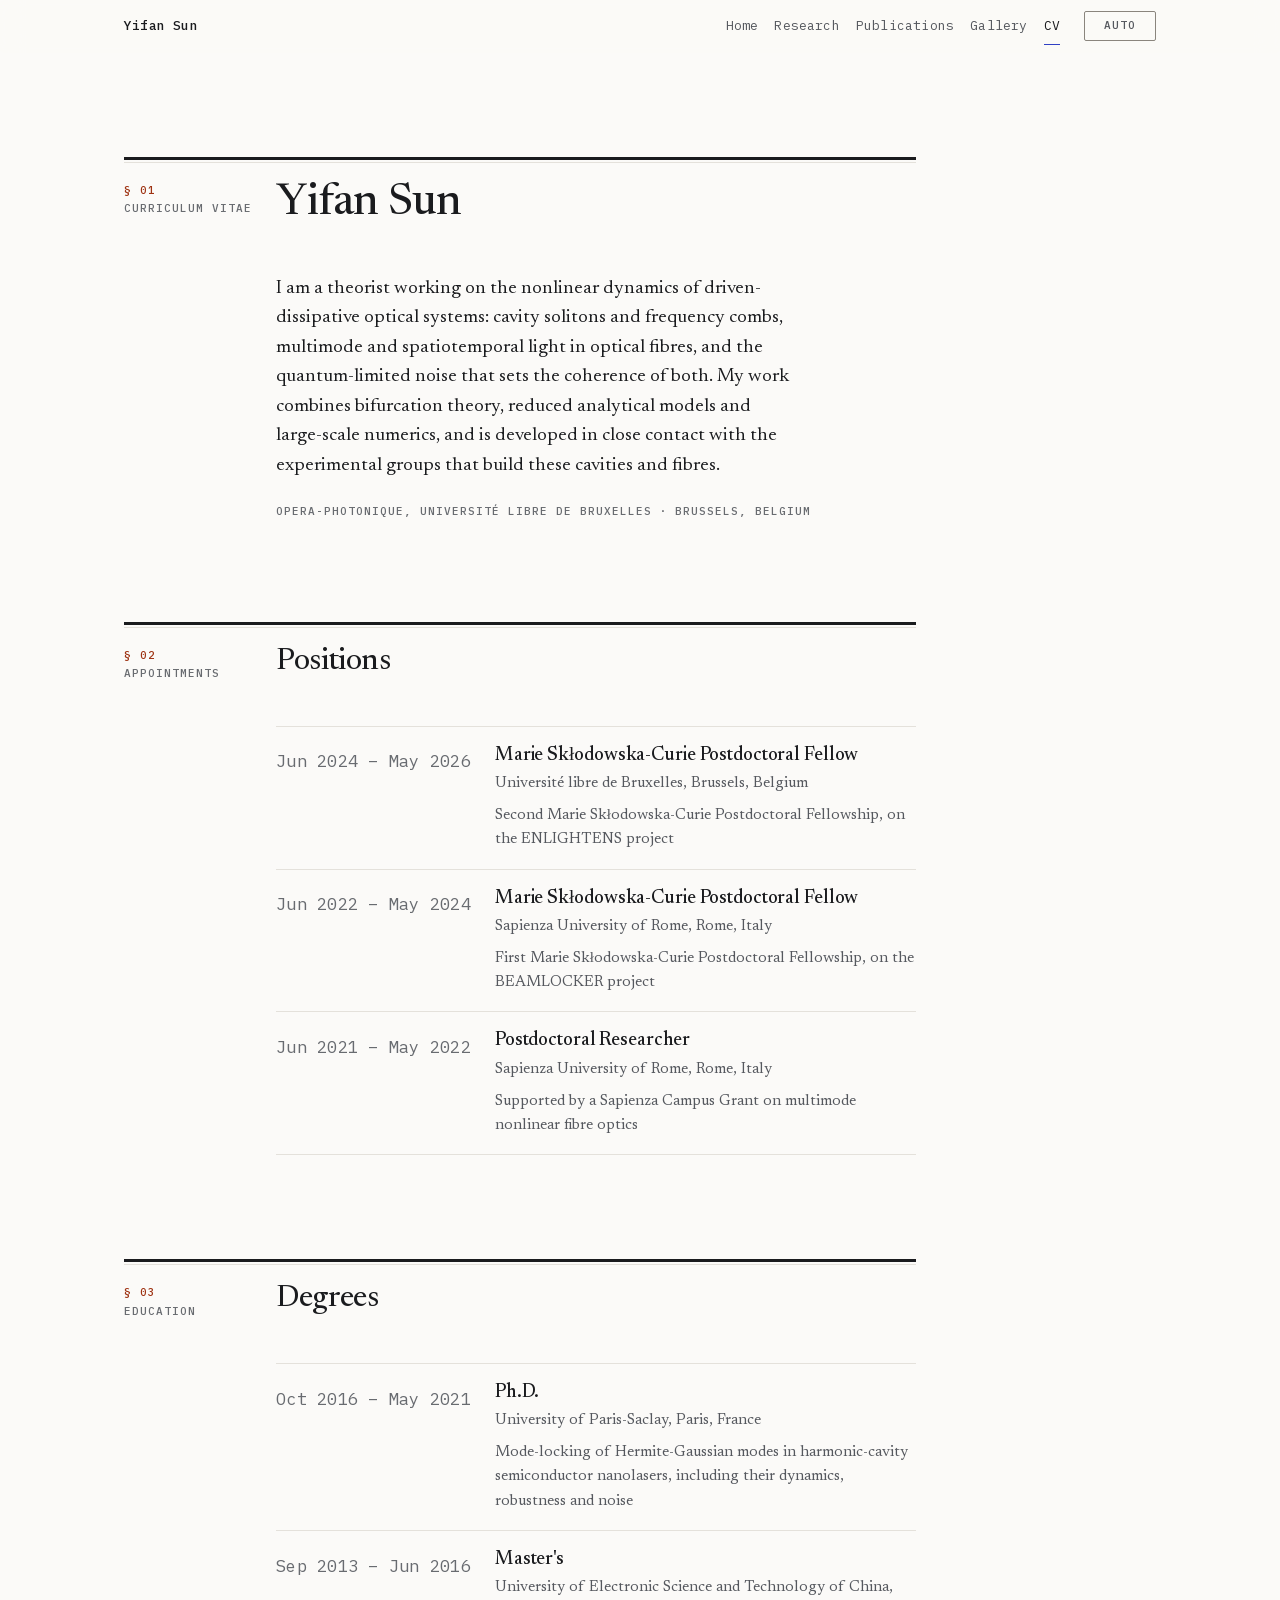
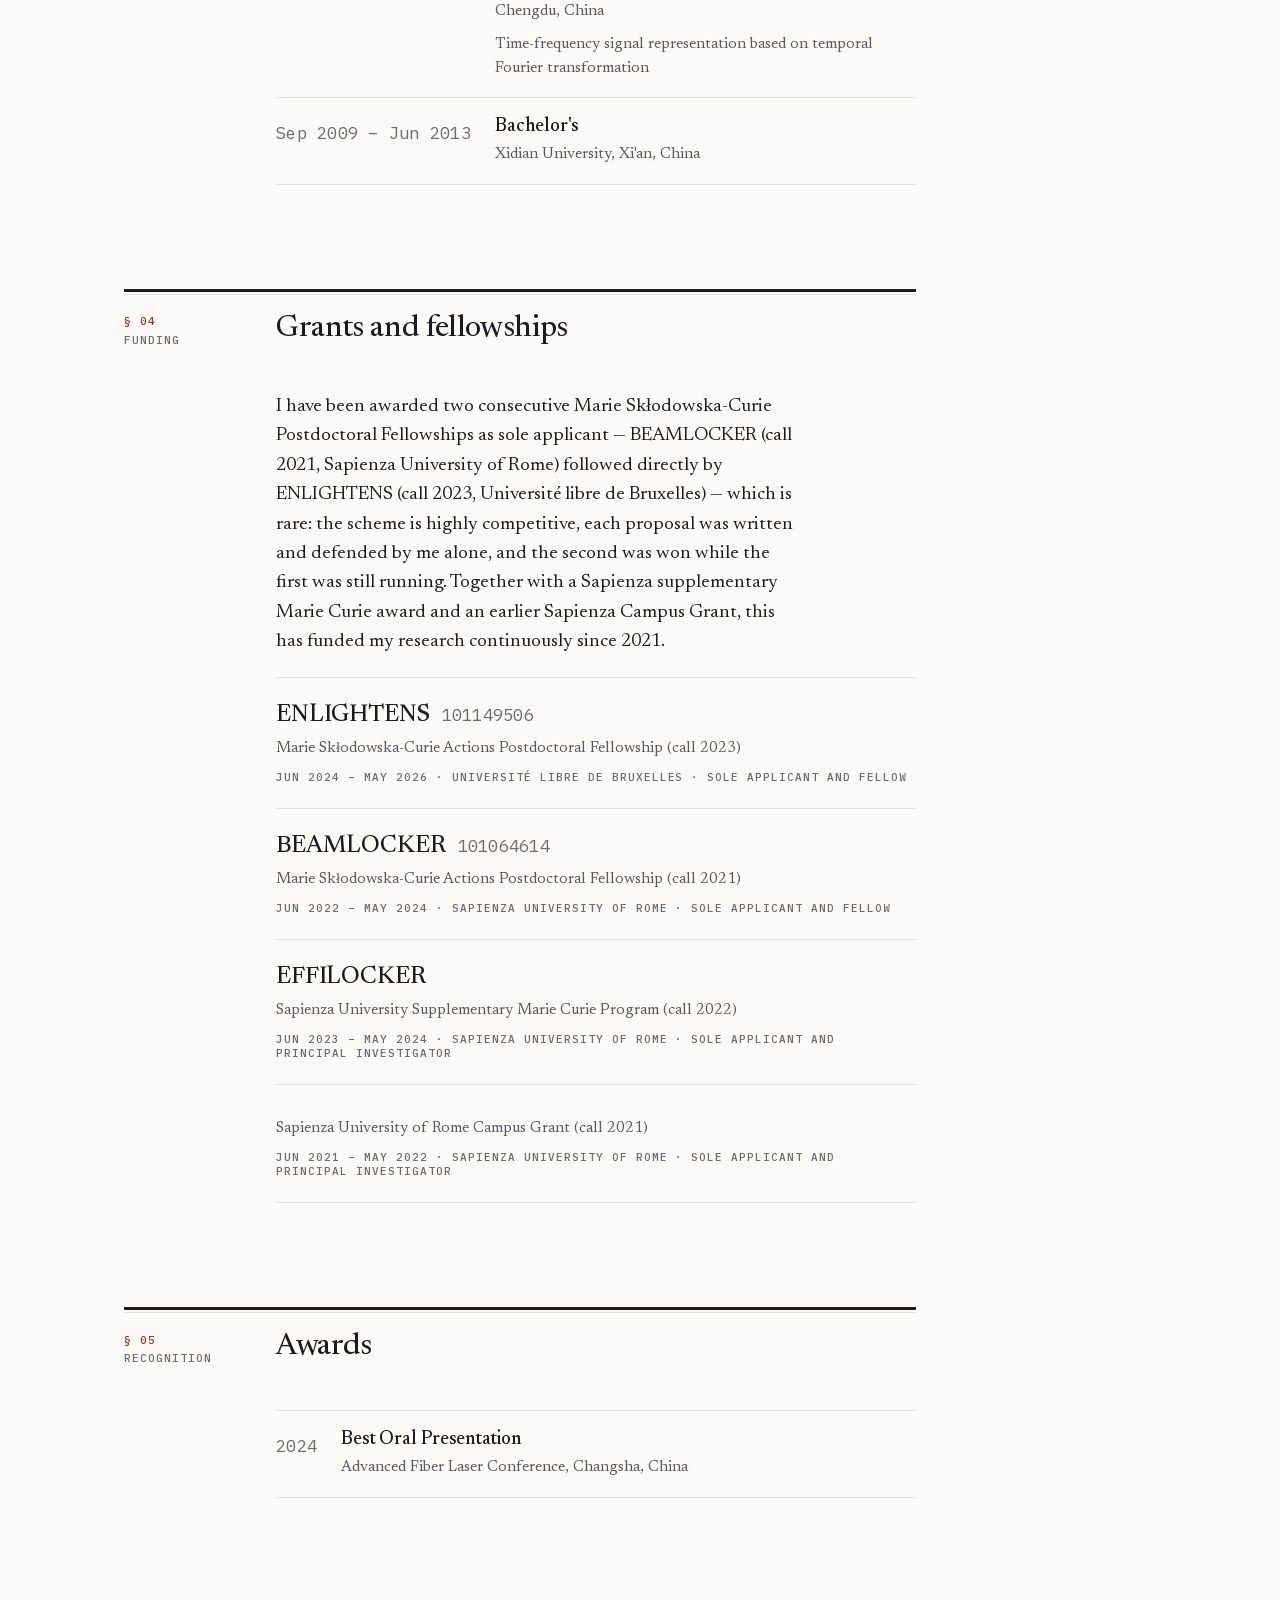
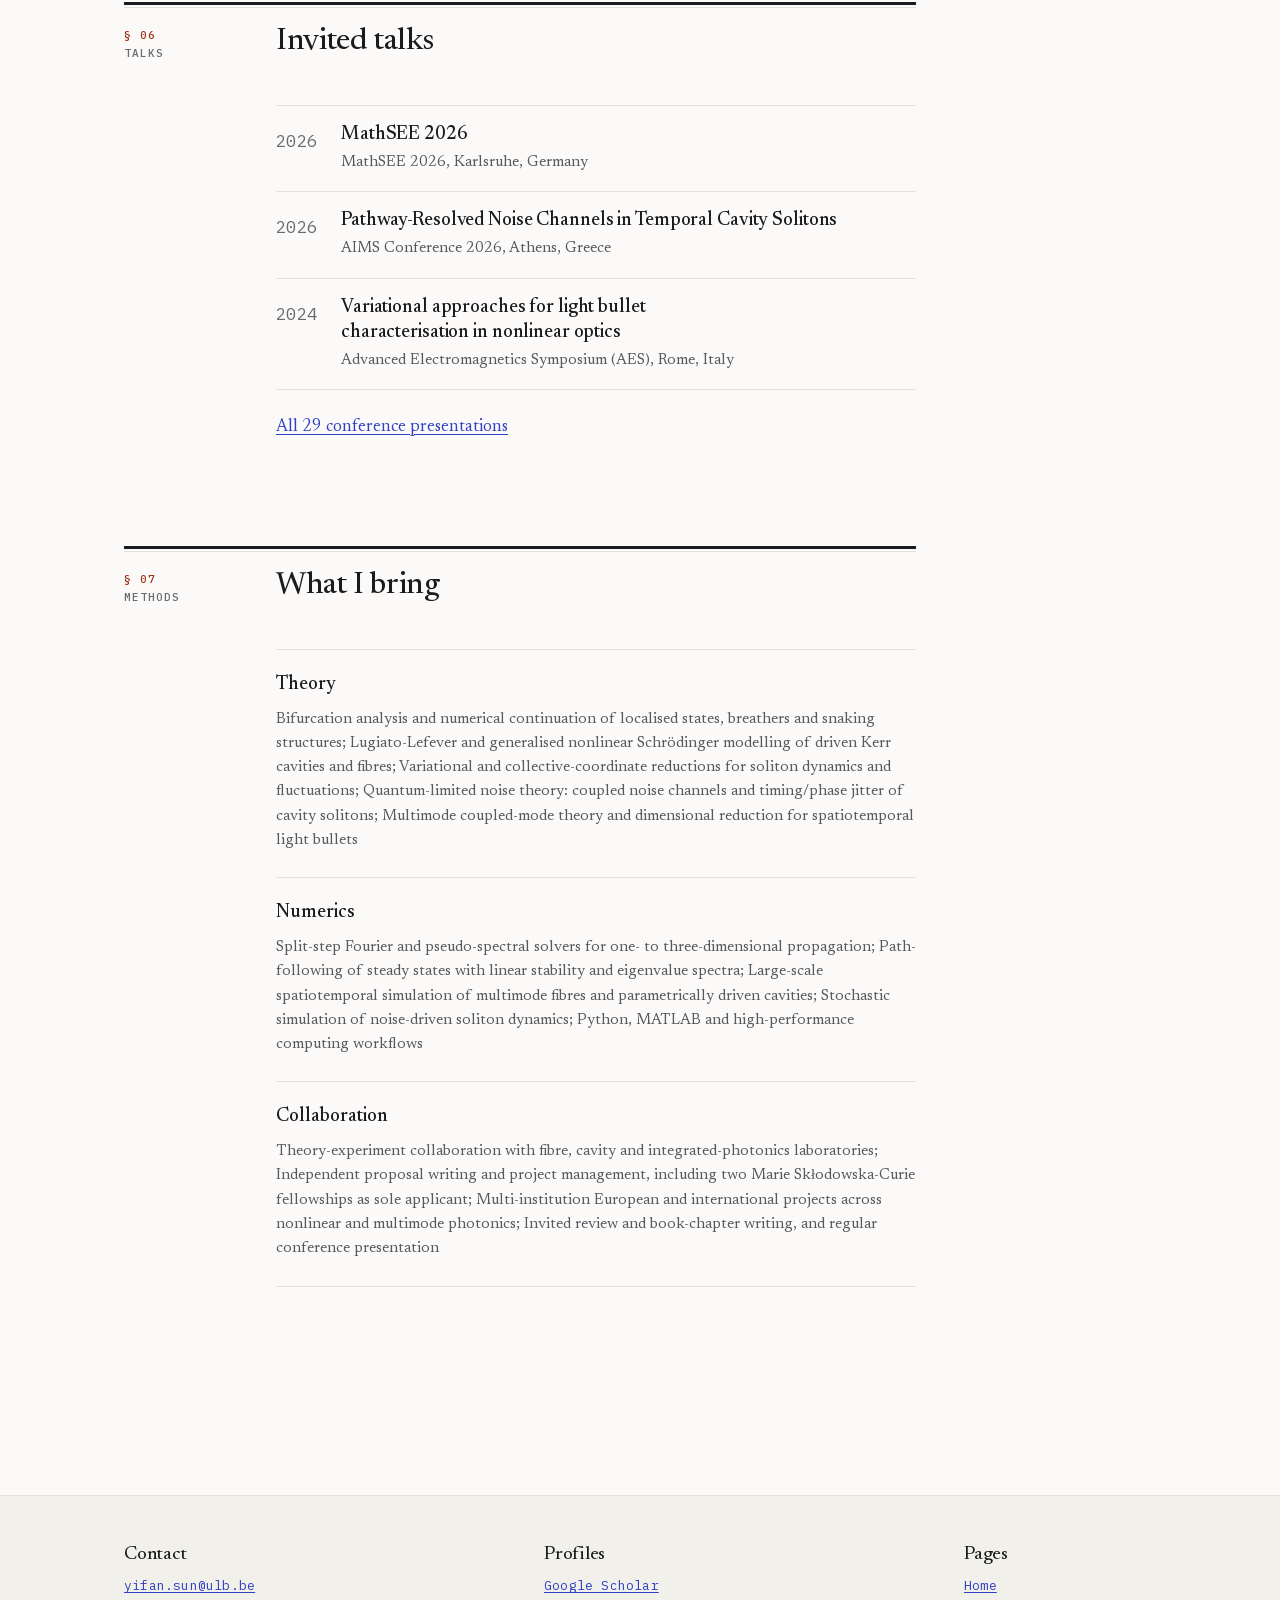
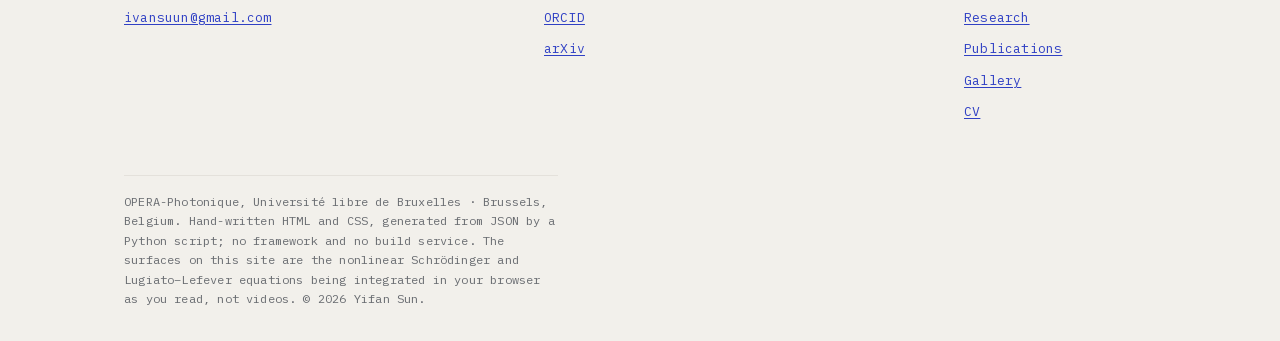
==== cv/index.html @ df072dff "Drop the stat strip from the hero Removed the 36 papers / 29 talks / 2 fellowships / 1 award row, al" ====
<!doctype html>
<html lang="en">
<head>
<meta charset="utf-8">
<meta name="viewport" content="width=device-width, initial-scale=1">
<title>CV — Yifan Sun | Photonics Postdoc, ULB Brussels</title>
<meta name="description" content="Curriculum vitae of Yifan Sun, Marie Skłodowska-Curie fellow in nonlinear photonics at ULB: education, fellowships, awards and cavity soliton research.">
<link rel="canonical" href="https://ivansuun.github.io/cv/">
<meta name="author" content="Yifan Sun">
<meta name="theme-color" content="#FBFAF8">

<!-- Stamp the theme before first paint, or every dark-mode visitor gets a white flash. -->
<script>
(function(){try{var t=localStorage.getItem('theme');if(t==='dark'||t==='light'){document.documentElement.setAttribute('data-theme',t);}
var d=t==='dark'||(t!=='light'&&window.matchMedia('(prefers-color-scheme: dark)').matches);
var m=document.querySelector('meta[name="theme-color"]');if(m)m.setAttribute('content',d?'#141311':'#FBFAF8');}catch(e){}})();
</script>

<link rel="preload" href="/assets/fonts/newsreader-var.woff2" as="font" type="font/woff2" crossorigin>
<link rel="preload" href="/assets/fonts/plex-mono-400.woff2" as="font" type="font/woff2" crossorigin>
<link rel="stylesheet" href="/assets/css/fonts.css?v=9aa8ed41">
<link rel="stylesheet" href="/assets/css/site.css?v=56aeb890">
<link rel="icon" href="/assets/img/favicon.svg" type="image/svg+xml">
<link rel="alternate" type="application/rss+xml" title="Yifan Sun — news" href="/feed.xml">

<meta property="og:type" content="website">
<meta property="og:site_name" content="Yifan Sun">
<meta property="og:locale" content="en_GB">
<meta property="og:url" content="https://ivansuun.github.io/cv/">
<meta property="og:title" content="CV — Yifan Sun | Photonics Postdoc, ULB Brussels">
<meta property="og:description" content="Curriculum vitae of Yifan Sun, Marie Skłodowska-Curie fellow in nonlinear photonics at ULB: education, fellowships, awards and cavity soliton research.">
<meta property="og:image" content="https://ivansuun.github.io/assets/img/banners/home.png">
<meta name="twitter:card" content="summary_large_image">
<meta name="twitter:title" content="CV — Yifan Sun | Photonics Postdoc, ULB Brussels">
<meta name="twitter:description" content="Curriculum vitae of Yifan Sun, Marie Skłodowska-Curie fellow in nonlinear photonics at ULB: education, fellowships, awards and cavity soliton research.">
<meta name="twitter:image" content="https://ivansuun.github.io/assets/img/banners/home.png">

<script type="application/ld+json">{"@context":"https://schema.org","@graph":[{"@type":"Person","@id":"https://ivansuun.github.io/#person","name":"Yifan Sun","givenName":"Yifan","familyName":"Sun","jobTitle":"Marie Skłodowska-Curie Postdoctoral Fellow","description":"I am a Marie Skłodowska-Curie postdoctoral fellow at OPERA-Photonique, Université libre de Bruxelles, where I study how cavity solitons are born, interact and fall apart inside driven Kerr resonators.","url":"https://ivansuun.github.io/","email":"mailto:yifan.sun@ulb.be","affiliation":{"@type":"Organization","name":"OPERA-Photonique, Université libre de Bruxelles"},"knowsAbout":["Nonlinear optics","Cavity solitons","Kerr frequency combs","Multimode optical fibers","Dissipative solitons","Lugiato-Lefever equation","Photonics"],"sameAs":["https://scholar.google.com/citations?user=Bt99tw4AAAAJ","https://orcid.org/0000-0003-0676-8259","https://arxiv.org/a/0000-0003-0676-8259"]},{"@type":"WebSite","@id":"https://ivansuun.github.io/#website","url":"https://ivansuun.github.io/","name":"Yifan Sun","publisher":{"@id":"https://ivansuun.github.io/#person"}}]}</script>
</head>
<body>
<a class="skip" href="#main">Skip to content</a>
<header class="site-header"><div class="spine"><div class="header-inner"><a class="brand" href="/">Yifan Sun</a><nav class="nav" aria-label="Main"><ul><li><a href="/">Home</a></li><li><a href="/research/">Research</a></li><li><a href="/publications/">Publications</a></li><li><a href="/gallery/">Gallery</a></li><li><a href="/cv/" aria-current="page">CV</a></li></ul></nav><button class="theme-toggle" type="button">auto</button></div></div></header>
<main id="main">
<div class="spine"><section class="section"><div class="section-head"><div class="section-label caps"><span class="section-num">§&nbsp;01</span><span>Curriculum vitae</span></div><h1 class="section-title">Yifan Sun</h1></div><p class="lede">I am a theorist working on the nonlinear dynamics of driven-dissipative optical systems: cavity solitons and frequency combs, multimode and spatiotemporal light in optical fibres, and the quantum-limited noise that sets the coherence of both. My work combines bifurcation theory, reduced analytical models and large-scale numerics, and is developed in close contact with the experimental groups that build these cavities and fibres.</p><p class="caps" style="margin-top:var(--s5)">OPERA-Photonique, Université libre de Bruxelles · Brussels, Belgium</p></section><section class="section"><div class="section-head"><div class="section-label caps"><span class="section-num">§&nbsp;02</span><span>Appointments</span></div><h2 class="section-title">Positions</h2></div><ul class="timeline"><li class="tl-item"><div class="tl-when m">Jun 2024 &ndash; May 2026</div><div><h3 class="tl-role">Marie Skłodowska-Curie Postdoctoral Fellow</h3><p class="tl-org">Université libre de Bruxelles, Brussels, Belgium</p><p class="tl-note">Second Marie Skłodowska-Curie Postdoctoral Fellowship, on the ENLIGHTENS project</p></div></li><li class="tl-item"><div class="tl-when m">Jun 2022 &ndash; May 2024</div><div><h3 class="tl-role">Marie Skłodowska-Curie Postdoctoral Fellow</h3><p class="tl-org">Sapienza University of Rome, Rome, Italy</p><p class="tl-note">First Marie Skłodowska-Curie Postdoctoral Fellowship, on the BEAMLOCKER project</p></div></li><li class="tl-item"><div class="tl-when m">Jun 2021 &ndash; May 2022</div><div><h3 class="tl-role">Postdoctoral Researcher</h3><p class="tl-org">Sapienza University of Rome, Rome, Italy</p><p class="tl-note">Supported by a Sapienza Campus Grant on multimode nonlinear fibre optics</p></div></li></ul></section><section class="section"><div class="section-head"><div class="section-label caps"><span class="section-num">§&nbsp;03</span><span>Education</span></div><h2 class="section-title">Degrees</h2></div><ul class="timeline"><li class="tl-item"><div class="tl-when m">Oct 2016 &ndash; May 2021</div><div><h3 class="tl-role">Ph.D.</h3><p class="tl-org">University of Paris-Saclay, Paris, France</p><p class="tl-note">Mode-locking of Hermite-Gaussian modes in harmonic-cavity semiconductor nanolasers, including their dynamics, robustness and noise</p></div></li><li class="tl-item"><div class="tl-when m">Sep 2013 &ndash; Jun 2016</div><div><h3 class="tl-role">Master&#x27;s</h3><p class="tl-org">University of Electronic Science and Technology of China, Chengdu, China</p><p class="tl-note">Time-frequency signal representation based on temporal Fourier transformation</p></div></li><li class="tl-item"><div class="tl-when m">Sep 2009 &ndash; Jun 2013</div><div><h3 class="tl-role">Bachelor&#x27;s</h3><p class="tl-org">Xidian University, Xi&#x27;an, China</p></div></li></ul></section><section class="section"><div class="section-head"><div class="section-label caps"><span class="section-num">§&nbsp;04</span><span>Funding</span></div><h2 class="section-title">Grants and fellowships</h2></div><p class="lede">I have been awarded two consecutive Marie Skłodowska-Curie Postdoctoral Fellowships as sole applicant — BEAMLOCKER (call 2021, Sapienza University of Rome) followed directly by ENLIGHTENS (call 2023, Université libre de Bruxelles) — which is rare: the scheme is highly competitive, each proposal was written and defended by me alone, and the second was won while the first was still running. Together with a Sapienza supplementary Marie Curie award and an earlier Sapienza Campus Grant, this has funded my research continuously since 2021.</p><article class="grant"><div class="grant-head"><h3 class="grant-acronym">ENLIGHTENS</h3><span class="grant-id m">101149506</span></div><p class="grant-scheme">Marie Skłodowska-Curie Actions Postdoctoral Fellowship (call 2023)</p><p class="grant-meta caps">Jun 2024 &ndash; May 2026 · Université libre de Bruxelles · Sole applicant and fellow</p></article><article class="grant"><div class="grant-head"><h3 class="grant-acronym">BEAMLOCKER</h3><span class="grant-id m">101064614</span></div><p class="grant-scheme">Marie Skłodowska-Curie Actions Postdoctoral Fellowship (call 2021)</p><p class="grant-meta caps">Jun 2022 &ndash; May 2024 · Sapienza University of Rome · Sole applicant and fellow</p></article><article class="grant"><div class="grant-head"><h3 class="grant-acronym">EFFILOCKER</h3><span class="grant-id m"></span></div><p class="grant-scheme">Sapienza University Supplementary Marie Curie Program (call 2022)</p><p class="grant-meta caps">Jun 2023 &ndash; May 2024 · Sapienza University of Rome · Sole applicant and principal investigator</p></article><article class="grant"><div class="grant-head"><h3 class="grant-acronym"></h3><span class="grant-id m"></span></div><p class="grant-scheme">Sapienza University of Rome Campus Grant (call 2021)</p><p class="grant-meta caps">Jun 2021 &ndash; May 2022 · Sapienza University of Rome · Sole applicant and principal investigator</p></article></section><section class="section"><div class="section-head"><div class="section-label caps"><span class="section-num">§&nbsp;05</span><span>Recognition</span></div><h2 class="section-title">Awards</h2></div><ul class="timeline"><li class="tl-item"><div class="tl-when m">2024</div><div><h3 class="tl-role">Best Oral Presentation</h3><p class="tl-org">Advanced Fiber Laser Conference, Changsha, China</p></div></li></ul></section><section class="section"><div class="section-head"><div class="section-label caps"><span class="section-num">§&nbsp;06</span><span>Talks</span></div><h2 class="section-title">Invited talks</h2></div><ul class="timeline"><li class="tl-item"><div class="tl-when m">2026</div><div><h3 class="tl-role">MathSEE 2026</h3><p class="tl-org">MathSEE 2026, Karlsruhe, Germany</p></div></li><li class="tl-item"><div class="tl-when m">2026</div><div><h3 class="tl-role">Pathway-Resolved Noise Channels in Temporal Cavity Solitons</h3><p class="tl-org">AIMS Conference 2026, Athens, Greece</p></div></li><li class="tl-item"><div class="tl-when m">2024</div><div><h3 class="tl-role">Variational approaches for light bullet characterisation in nonlinear optics</h3><p class="tl-org">Advanced Electromagnetics Symposium (AES), Rome, Italy</p></div></li></ul><p style="margin-top:var(--s5)"><a href="/publications/#type-conference">All 29 conference presentations</a></p></section><section class="section"><div class="section-head"><div class="section-label caps"><span class="section-num">§&nbsp;07</span><span>Methods</span></div><h2 class="section-title">What I bring</h2></div><div class="thrusts"><div class="thrust"><h3>Theory</h3><p class="tl-note">Bifurcation analysis and numerical continuation of localised states, breathers and snaking structures; Lugiato-Lefever and generalised nonlinear Schrödinger modelling of driven Kerr cavities and fibres; Variational and collective-coordinate reductions for soliton dynamics and fluctuations; Quantum-limited noise theory: coupled noise channels and timing/phase jitter of cavity solitons; Multimode coupled-mode theory and dimensional reduction for spatiotemporal light bullets</p></div><div class="thrust"><h3>Numerics</h3><p class="tl-note">Split-step Fourier and pseudo-spectral solvers for one- to three-dimensional propagation; Path-following of steady states with linear stability and eigenvalue spectra; Large-scale spatiotemporal simulation of multimode fibres and parametrically driven cavities; Stochastic simulation of noise-driven soliton dynamics; Python, MATLAB and high-performance computing workflows</p></div><div class="thrust"><h3>Collaboration</h3><p class="tl-note">Theory-experiment collaboration with fibre, cavity and integrated-photonics laboratories; Independent proposal writing and project management, including two Marie Skłodowska-Curie fellowships as sole applicant; Multi-institution European and international projects across nonlinear and multimode photonics; Invited review and book-chapter writing, and regular conference presentation</p></div></div></section></div>
</main>
<footer class="site-footer"><div class="spine"><div class="footer-inner"><div class="footer-block"><h2>Contact</h2><ul class="footer-list"><li><a href="mailto:yifan.sun@ulb.be">yifan.sun@ulb.be</a></li><li><a href="mailto:ivansuun@gmail.com">ivansuun@gmail.com</a></li></ul></div><div class="footer-block"><h2>Profiles</h2><ul class="footer-list"><li><a href="https://scholar.google.com/citations?user=Bt99tw4AAAAJ" rel="noopener me">Google Scholar</a></li><li><a href="https://orcid.org/0000-0003-0676-8259" rel="noopener me">ORCID</a></li><li><a href="https://arxiv.org/a/0000-0003-0676-8259" rel="noopener me">arXiv</a></li></ul></div><div class="footer-block"><h2>Pages</h2><ul class="footer-list"><li><a href="/">Home</a></li><li><a href="/research/">Research</a></li><li><a href="/publications/">Publications</a></li><li><a href="/gallery/">Gallery</a></li><li><a href="/cv/">CV</a></li></ul></div></div><p class="colophon">OPERA-Photonique, Université libre de Bruxelles · Brussels, Belgium. Hand-written HTML and CSS, generated from JSON by a Python script; no framework and no build service. The surfaces on this site are the nonlinear Schr&ouml;dinger and Lugiato&ndash;Lefever equations being integrated in your browser as you read, not videos. &copy; <span data-year>2026</span> Yifan Sun.</p></div></footer>
<script src="/assets/js/site.js?v=9d291d87" defer></script>

</body>
</html>
---- assets/css/fonts.css ----
/* ---------------------------------------------------------------------------
   Self-hosted webfonts. No third-party font host is contacted at runtime:
   every face below is served from this site's own /assets/fonts/ directory,
   so no visitor IP is exposed to an external CDN.

   Newsreader ...... variable, axes: opsz 6..72, wght 300..600 (roman + italic)
   IBM Plex Mono ... static, weights 400 and 500 (roman only)

   Subset: latin only. Both families are licensed under the
   SIL Open Font License 1.1.
   --------------------------------------------------------------------------- */

/* Newsreader — variable roman (opsz 6..72, wght 300..600), latin */
@font-face {
  font-family: 'Newsreader';
  font-style: normal;
  font-weight: 300 600;
  font-display: swap;
  src: url('/assets/fonts/newsreader-var.woff2') format('woff2');
  unicode-range: U+0000-00FF, U+0131, U+0152-0153, U+02BB-02BC, U+02C6, U+02DA, U+02DC, U+0304, U+0308, U+0329, U+2000-206F, U+20AC, U+2122, U+2191, U+2193, U+2212, U+2215, U+FEFF, U+FFFD;
}

/* Newsreader — variable italic (opsz 6..72, wght 300..600), latin */
@font-face {
  font-family: 'Newsreader';
  font-style: italic;
  font-weight: 300 600;
  font-display: swap;
  src: url('/assets/fonts/newsreader-var-italic.woff2') format('woff2');
  unicode-range: U+0000-00FF, U+0131, U+0152-0153, U+02BB-02BC, U+02C6, U+02DA, U+02DC, U+0304, U+0308, U+0329, U+2000-206F, U+20AC, U+2122, U+2191, U+2193, U+2212, U+2215, U+FEFF, U+FFFD;
}

/* IBM Plex Mono — Regular 400, latin */
@font-face {
  font-family: 'IBM Plex Mono';
  font-style: normal;
  font-weight: 400;
  font-display: swap;
  src: url('/assets/fonts/plex-mono-400.woff2') format('woff2');
  unicode-range: U+0000-00FF, U+0131, U+0152-0153, U+02BB-02BC, U+02C6, U+02DA, U+02DC, U+0304, U+0308, U+0329, U+2000-206F, U+20AC, U+2122, U+2191, U+2193, U+2212, U+2215, U+FEFF, U+FFFD;
}

/* IBM Plex Mono — Medium 500, latin */
@font-face {
  font-family: 'IBM Plex Mono';
  font-style: normal;
  font-weight: 500;
  font-display: swap;
  src: url('/assets/fonts/plex-mono-500.woff2') format('woff2');
  unicode-range: U+0000-00FF, U+0131, U+0152-0153, U+02BB-02BC, U+02C6, U+02DA, U+02DC, U+0304, U+0308, U+0329, U+2000-206F, U+20AC, U+2122, U+2191, U+2193, U+2212, U+2215, U+FEFF, U+FFFD;
}

/* Let the browser drive Newsreader's optical-size axis from the rendered
   font-size. This is the default in modern browsers; stated here explicitly
   so a global reset cannot silently turn it off. */
:root {
  font-optical-sizing: auto;
}
---- assets/css/site.css ----
/* ============================================================================
   CAVITY / ROUNDTRIP — design tokens.

   Light is the base layer on :root. The dark blocks redefine ONLY colour;
   every scale token below the STRUCTURE divider is declared once and is
   theme-agnostic.  Two dark selectors, so the toggle wins in both directions.

   MEASURED CONTRAST (WCAG 2.x, sRGB). Worst case over --bg, --bg-sunken,
   --surface, --surface-alt:
     ink        light 15.12  dark 12.93   AAA
     ink-muted  light  6.26  dark  5.95   AA
     ink-faint  light  4.70  dark  4.81   AA   (11-13px mono only)
     accent     light  6.94  dark  7.90   AA+
     mark       light  6.32  dark  6.81   AA+
     border-ui  light  3.22  dark  3.32   passes 1.4.11
   ============================================================================ */

:root {
  color-scheme: light;

  /* ---- grounds ---------------------------------------------------------- */
  --bg:            #FBFAF8;  /* warm near-white paper — the page ground      */
  --bg-sunken:     #F2F0EB;  /* hero band, footer, filter bar                */
  --surface:       #FFFFFF;  /* the ONE lift: figure frames                  */
  --surface-alt:   #F6F3EE;  /* hovered publication row                      */
  --bg-header:     rgb(251 250 248 / .88);
  --bg-header-solid: #F7F5F1;

  /* ---- ink -------------------------------------------------------------- */
  --ink:           #1A1B1E;
  --ink-muted:     #55585E;
  --ink-faint:     #686B70;  /* mono micro-labels ONLY. Never a sentence.    */

  /* ---- accent: ultramarine ink. ALL interaction. ------------------------ */
  --accent:        #3040C4;
  --accent-strong: #22308F;
  --accent-wash:   #EDEFFA;
  --accent-edge:   #C3CBEE;
  --on-accent:     #FFFFFF;
  --focus:         var(--accent);

  /* ---- mark: oxide red. ANNOTATION ONLY. --------------------------------
     Permitted on: reference numerals, sidenote numbers, section numerals,
     INVITED / AWARD badges.  Forbidden on links, emphasis, headings, rules,
     anything hoverable.  If it ever becomes a link colour the system is dead. */
  --mark:          #9E3212;
  --mark-soft:     #F5E5DD;

  /* ---- rules ------------------------------------------------------------ */
  --rule:          #E4E1DB;
  --rule-strong:   #CFCBC3;
  --rule-heavy:    #1A1B1E;  /* the 3px half — the masthead signature       */
  --border-ui:     #8A857D;

  /* ---- state ------------------------------------------------------------ */
  --selection-bg:  #DDE2F7;
  --selection-fg:  #1A1B1E;

  /* ---- hero figure (canvas reads these live) ---------------------------- */
  --fig-line:      #B5AFA3;
  --fig-peak:      #3040C4;
  --fig-ground:    #F2F0EB;  /* MUST equal the hero band's background        */

  --shadow-1:      0 1px 2px rgb(26 23 20 / .05), 0 8px 24px rgb(26 23 20 / .05);

  --wght-body:     400;
  --wght-display:  450;
  --wght-strong:   600;
  --smoothing:     auto;

/* ======================= STRUCTURE — theme-agnostic ======================= */

  --font-display: "Newsreader", "Iowan Old Style", Charter, "Source Serif 4",
                  Georgia, "Times New Roman", serif;
  --font-body:    var(--font-display);
  --font-mono:    "IBM Plex Mono", ui-monospace, SFMono-Regular, "SF Mono",
                  Menlo, Consolas, monospace;

  --fs-3xs: 0.6875rem;
  --fs-2xs: 0.75rem;
  --fs-xs:  0.8125rem;
  --fs-sm:  0.9375rem;
  --fs-base: clamp(1rem, 0.955rem + 0.19vw, 1.0625rem);
  --fs-md:  1.1875rem;
  --fs-lg:  clamp(1.3125rem, 1.15rem + 0.70vw, 1.5rem);
  --fs-xl:  clamp(1.5rem,  1.25rem + 1.10vw, 1.9375rem);
  --fs-2xl: clamp(1.875rem, 1.40rem + 2.10vw, 2.75rem);
  --fs-3xl: clamp(2.5rem,  1.60rem + 4.00vw, 4.25rem);

  --lh-hero: 1.02;  --lh-display: 1.14;  --lh-snug: 1.32;
  --lh-body: 1.62;  --lh-ui: 1.45;

  --tr-hero: -0.024em;  --tr-2xl: -0.016em;  --tr-xl: -0.012em;
  --tr-lg:   -0.006em;  --tr-mono: 0.015em;  --tr-caps: 0.09em;

  --s1:.25rem; --s2:.5rem;  --s3:.75rem; --s4:1rem;  --s5:1.5rem;
  --s6:2rem;   --s7:3rem;   --s8:4rem;   --s9:6rem;  --s10:8rem;
  --section-y: clamp(3.5rem, 2rem + 6vw, 6.5rem);
  --block-y:   clamp(2rem, 3.5vw, 3.5rem);

  --measure:        64ch;
  --measure-narrow: 52ch;
  --rail:  9.5rem;
  --note:  15rem;
  --gutter: clamp(1.25rem, 5vw, 3rem);
  --shell: 76rem;

  --r-1: 2px;   /* badges, buttons, inputs — nothing is pill-shaped */
  --r-2: 4px;   /* figure frames only */

  --dur-1: 120ms; --dur-2: 200ms;
  --ease: cubic-bezier(.2,.6,.3,1);
  --header-h: 3.25rem;

  --z-content: 1; --z-header: 40; --z-skip: 90;
}

/* ============================================================================
   DARK — warm charcoal, not black.  The light theme is warm paper; an
   inversion that goes cool loses the only thing dark mode can inherit.
   ============================================================================ */
@media (prefers-color-scheme: dark) { :root:not([data-theme="light"]) {
  color-scheme: dark;
  --bg:#141311; --bg-sunken:#0E0D0C; --surface:#1C1A17; --surface-alt:#232019;
  --bg-header:rgb(20 19 17 / .86); --bg-header-solid:#171613;
  --ink:#E9E5DC; --ink-muted:#A29C90; --ink-faint:#918B82;
  --accent:#9BB2FF; --accent-strong:#BCCBFF; --accent-wash:#1A1E33;
  --accent-edge:#333B57; --on-accent:#141311; --focus:var(--accent);
  --mark:#E59470; --mark-soft:#2E1D14;
  --rule:#26231F; --rule-strong:#38332C; --rule-heavy:#E9E5DC;
  --border-ui:#767068;
  --selection-bg:#262B45; --selection-fg:#E9E5DC;
  --fig-line:#4A443B; --fig-peak:#9BB2FF; --fig-ground:#0E0D0C;
  --shadow-1:0 0 0 1px var(--rule-strong);
  /* Shed weight, do not merely invert: Newsreader at 400 blooms on near-black. */
  --wght-body:380; --wght-display:420; --wght-strong:580; --smoothing:antialiased;
} }

:root[data-theme="dark"] {
  color-scheme: dark;
  --bg:#141311; --bg-sunken:#0E0D0C; --surface:#1C1A17; --surface-alt:#232019;
  --bg-header:rgb(20 19 17 / .86); --bg-header-solid:#171613;
  --ink:#E9E5DC; --ink-muted:#A29C90; --ink-faint:#918B82;
  --accent:#9BB2FF; --accent-strong:#BCCBFF; --accent-wash:#1A1E33;
  --accent-edge:#333B57; --on-accent:#141311; --focus:var(--accent);
  --mark:#E59470; --mark-soft:#2E1D14;
  --rule:#26231F; --rule-strong:#38332C; --rule-heavy:#E9E5DC;
  --border-ui:#767068;
  --selection-bg:#262B45; --selection-fg:#E9E5DC;
  --fig-line:#4A443B; --fig-peak:#9BB2FF; --fig-ground:#0E0D0C;
  --shadow-1:0 0 0 1px var(--rule-strong);
  --wght-body:380; --wght-display:420; --wght-strong:580; --smoothing:antialiased;
}

@media (prefers-contrast: more) {
  :root { --rule: var(--rule-strong); --ink-faint: var(--ink-muted); }
}

/* ============================================================================
   BASE
   ============================================================================ */

*, *::before, *::after { box-sizing: border-box; }

html {
  font-optical-sizing: auto;
  overflow-x: clip;
  scroll-padding-top: calc(var(--header-h) + var(--s4));
  -webkit-text-size-adjust: 100%;
}
@media (prefers-reduced-motion: no-preference) {
  html { scroll-behavior: smooth; }
}

body {
  margin: 0;
  background: var(--bg);
  color: var(--ink);
  font: var(--wght-body) var(--fs-base)/var(--lh-body) var(--font-body);
  -webkit-font-smoothing: var(--smoothing);
  font-kerning: normal;
  font-variant-ligatures: common-ligatures;
}
/* Only animate colour once the first paint is done. */
.theme-ready body,
.theme-ready .site-header { transition: background-color var(--dur-2) var(--ease), color var(--dur-2) var(--ease); }

::selection { background: var(--selection-bg); color: var(--selection-fg); }

:focus-visible {
  outline: 2px solid var(--focus);
  outline-offset: 3px;
  border-radius: var(--r-1);
}
:focus:not(:focus-visible) { outline: none; }

img, svg, canvas, video { max-width: 100%; display: block; }
img, video { height: auto; }

h1, h2, h3, h4 {
  margin-block: 1.7em .55em;
  font-weight: var(--wght-display);
  line-height: var(--lh-display);
  text-wrap: balance;
}
h1:first-child, h2:first-child, h3:first-child { margin-block-start: 0; }
h1 { font-size: var(--fs-2xl); letter-spacing: var(--tr-2xl); }
h2 { font-size: var(--fs-xl);  letter-spacing: var(--tr-xl); }
h3 { font-size: var(--fs-lg);  letter-spacing: var(--tr-lg); font-weight: 500; }
h4 { font-size: var(--fs-md);  font-weight: 500; line-height: var(--lh-snug); }

p, li, figcaption { text-wrap: pretty; }
p { margin-block: 0 1.05em; }
p:last-child { margin-block-end: 0; }

a {
  color: var(--accent);
  text-decoration-line: underline;
  text-decoration-thickness: .055em;
  text-underline-offset: .18em;
  text-decoration-skip-ink: auto;
  transition: text-decoration-thickness var(--dur-1) var(--ease);
}
/* Link colour NEVER changes on hover. Thickness does. */
a:hover { text-decoration-thickness: .12em; }
a:visited { color: var(--accent-strong); }

em, i, cite { font-style: italic; }
strong, b { font-weight: var(--wght-strong); }

abbr[title] { text-decoration: none; border-block-end: 1px dotted var(--border-ui); cursor: help; }

/* the data layer */
.mono, .m {
  font-family: var(--font-mono);
  font-variant-numeric: tabular-nums lining-nums;
  letter-spacing: var(--tr-mono);
}
.caps {
  font-family: var(--font-mono);
  font-size: var(--fs-3xs);
  font-weight: 500;
  letter-spacing: var(--tr-caps);
  text-transform: uppercase;
  line-height: 1.3;
  color: var(--ink-faint);
  font-variant-numeric: tabular-nums lining-nums;
}
@media (width < 23.5rem) { :root { --fs-3xs: .75rem; } }

sup.ref {
  font: 500 .68em var(--font-mono);
  vertical-align: .42em;
  line-height: 0;
  color: var(--mark);
}

.skip {
  position: absolute; inset-inline-start: var(--s4); inset-block-start: -100%;
  z-index: var(--z-skip);
  padding: var(--s2) var(--s4);
  background: var(--accent); color: var(--on-accent);
  font: 500 var(--fs-xs)/1 var(--font-mono);
  text-decoration: none; border-radius: var(--r-1);
}
.skip:focus { inset-block-start: var(--s2); }

.vh {
  position: absolute; width: 1px; height: 1px; overflow: hidden;
  clip-path: inset(50%); white-space: nowrap;
}

/* ============================================================================
   THE SPINE — one named grid. Full-bleed uses the named track, never 100vw:
   `margin-left:-50vw` overflows by the scrollbar width and is the commonest
   source of horizontal scroll on hand-written sites.
   ============================================================================ */

.spine {
  display: grid;
  grid-template-columns:
    [bleed-start] minmax(var(--gutter), 1fr)
    [rail-start]  minmax(0, var(--rail))
    [main-start]  min(100% - 2 * var(--gutter), var(--measure))
    [main-end]    minmax(0, var(--note))
    [note-end]    minmax(var(--gutter), 1fr)
    [bleed-end];
}
.spine > * { grid-column: main; min-width: 0; }
.bleed  { grid-column: bleed; }
.wide   { grid-column: rail-start / note-end; }
.rail   { grid-column: rail; }

/* Below the note breakpoint the rail and note tracks collapse to zero, so
   `main` widens on its own — no separate mobile grid. */
@media (width < 62rem) {
  :root { --rail: 0rem; --note: 0rem; }
}

/* ---- the double rule: the site's fingerprint ---------------------------- */
.drule {
  position: relative;
  border-block-start: 3px solid var(--rule-heavy);
  padding-block-start: 3px;
}
.drule::before {
  content: "";
  position: absolute; inset-block-start: 0; inset-inline: 0;
  border-block-start: 1px solid var(--rule);
  translate: 0 2px;
}

/* ---- section heads ----------------------------------------------------- */
.section { padding-block: var(--section-y) 0; }
.section:last-of-type { padding-block-end: var(--section-y); }

/* Reaches left into the rail with a negative margin: no subgrid, no nested
   grid, and it collapses on its own once --rail is 0 below 62rem. */
.section-head {
  display: grid;
  grid-template-columns: var(--rail) minmax(0, 1fr);
  align-items: start;
  margin-inline-start: calc(-1 * var(--rail));
  margin-block-end: var(--block-y);
  position: relative;
  border-block-start: 3px solid var(--rule-heavy);
  padding-block-start: calc(3px + var(--s4));
}
.section-head::before {
  content: "";
  position: absolute; inset-block-start: 0; inset-inline: 0;
  border-block-start: 1px solid var(--rule);
  translate: 0 2px;
}
.section-head > .section-title { margin: 0; }
.section-label { display: flex; flex-direction: column; gap: var(--s1); padding-block-start: .35em; }
.section-num { color: var(--mark); font-weight: 500; }
@media (width < 62rem) {
  .section-head { grid-template-columns: minmax(0, 1fr); }
  .section-head > .section-label { margin-block-end: var(--s3); }
  .section-label { flex-direction: row; gap: var(--s3); align-items: baseline; padding-block-start: 0; }
}

.lede {
  font-size: var(--fs-md);
  line-height: 1.55;
  color: var(--ink);
  max-inline-size: var(--measure-narrow);
}
.prose { hanging-punctuation: first last; }
/* Hyphenation earns its keep only on a narrow measure: "spatiotemporal" and
   "Gross-Pitaevskii" wreck a 335px column, but chop up a 600px one. */
@media (width < 48rem) { .prose, .pub-blurb, .tl-note { hyphens: auto; } }
.prose > * + h3 { margin-block-start: 2em; }

/* The soliton rule: one round trip of |E|², authored offline from the same
   solver as the hero figure. From two metres a hairline; up close, his data. */
.soliton {
  grid-column: main;
  border: 0; block-size: 14px; margin-block: var(--s7);
  color: var(--rule-strong);
}
.soliton svg { inline-size: 100%; block-size: 14px; overflow: visible; }
.hero-text .soliton { margin-block: var(--s5); }

/* ============================================================================
   HEADER / NAV — five pages, one inline mono row, no hamburger.
   ============================================================================ */

.site-header {
  position: sticky; inset-block-start: 0; z-index: var(--z-header);
  background: var(--bg-header-solid);
  border-block-end: 1px solid transparent;
}
@supports ((backdrop-filter: blur(1px)) or (-webkit-backdrop-filter: blur(1px))) {
  .site-header {
    background: var(--bg-header);
    -webkit-backdrop-filter: saturate(180%) blur(12px);
    backdrop-filter: saturate(180%) blur(12px);
  }
}
.site-header.is-scrolled { border-block-end-color: var(--rule); }

.site-header > .spine { align-items: center; }
.header-inner {
  grid-column: rail-start / note-end;
  display: flex; align-items: center; gap: var(--s5);
  min-height: var(--header-h);
}
.brand {
  font-family: var(--font-mono);
  font-size: var(--fs-xs);
  font-weight: 500;
  letter-spacing: var(--tr-mono);
  color: var(--ink);
  text-decoration: none;
  white-space: nowrap;
}
.brand:visited { color: var(--ink); }
.nav { margin-inline-start: auto; }
.nav ul {
  display: flex; flex-wrap: wrap; align-items: center;
  gap: var(--s1) var(--s4);
  margin: 0; padding: 0; list-style: none;
}
.nav a {
  display: inline-block;
  padding: var(--s2) 0;
  font-family: var(--font-mono);
  font-size: var(--fs-xs);
  letter-spacing: var(--tr-mono);
  color: var(--ink-muted);
  text-decoration: none;
  border-block-end: 1px solid transparent;
}
.nav a:visited { color: var(--ink-muted); }
.nav a:hover { color: var(--ink); border-block-end-color: var(--rule-strong); }
.nav a[aria-current="page"] { color: var(--ink); border-block-end-color: var(--accent); }

/* tri-state theme control — a real button with a visible mono word */
.theme-toggle {
  flex: none;
  min-width: 4.5rem; min-height: 1.9rem;
  padding: var(--s1) var(--s2);
  background: transparent;
  border: 1px solid var(--border-ui);
  border-radius: var(--r-1);
  color: var(--ink-muted);
  font: 500 var(--fs-3xs)/1.2 var(--font-mono);
  letter-spacing: var(--tr-caps);
  text-transform: uppercase;
  cursor: pointer;
}
.theme-toggle:hover { color: var(--ink); border-color: var(--ink-muted); }

@media (width < 34rem) {
  .header-inner { flex-wrap: wrap; gap: var(--s2) var(--s4); padding-block: var(--s2); }
  .nav { margin-inline-start: 0; order: 3; flex-basis: 100%; }
  .theme-toggle { margin-inline-start: auto; }
}

/* ============================================================================
   FOOTER
   ============================================================================ */

.site-footer {
  margin-block-start: var(--section-y);
  background: var(--bg-sunken);
  border-block-start: 1px solid var(--rule);
  padding-block: var(--s7) var(--s6);
}
.footer-inner {
  grid-column: rail-start / note-end;
  display: flex; flex-wrap: wrap; gap: var(--s5) var(--s8);
  justify-content: space-between; align-items: start;
}
.footer-inner h2 { font-size: var(--fs-md); margin: 0 0 var(--s2); }
.footer-block { min-width: 12rem; }
.footer-list { margin: 0; padding: 0; list-style: none; display: grid; gap: var(--s1); }
.footer-list a, .footer-list span {
  font-family: var(--font-mono); font-size: var(--fs-xs);
  letter-spacing: var(--tr-mono);
}
.colophon {
  grid-column: rail-start / note-end;
  margin-block-start: var(--s7);
  padding-block-start: var(--s4);
  border-block-start: 1px solid var(--rule);
  color: var(--ink-faint);
  font-family: var(--font-mono); font-size: var(--fs-2xs);
  letter-spacing: var(--tr-mono);
  max-inline-size: 62ch;
}

/* ============================================================================
   HERO — a journal front page: the masthead, then the plate.
   The figure is a full-bleed band beneath the text, never behind it, so
   contrast over it is never a judgement call.
   ============================================================================ */

.hero {
  grid-column: bleed;
  display: grid;
  grid-template-columns: subgrid;
  background: var(--bg-sunken);
  border-block-start: 3px solid var(--rule-heavy);
  padding-block-start: var(--s7);
  row-gap: var(--s7);
}
@supports not (grid-template-columns: subgrid) {
  .hero { display: block; padding-inline: var(--gutter); }
}
@media (width >= 62rem) { .hero { padding-block-start: var(--s8); } }

.hero-text   { grid-column: rail-start / note-end; grid-row: 1; }
.hero-figure { grid-column: bleed; grid-row: 2; }
@media (width < 62rem) { .hero-text { grid-column: main; } }

.hero-eyebrow {
  padding-block-end: var(--s3);
  border-block-end: 1px solid var(--rule);
  margin-block-end: var(--s5);
}
.hero-name {
  margin: 0;
  font-size: var(--fs-3xl);
  font-weight: var(--wght-display);
  line-height: var(--lh-hero);
  letter-spacing: var(--tr-hero);
}
.hero-thesis {
  margin-block: var(--s4) 0;
  font-size: var(--fs-md);
  font-style: italic;
  color: var(--ink-muted);
  max-inline-size: var(--measure-narrow);
}
.hero-meta {
  margin-block-start: var(--s5);
  padding-block-start: calc(3px + var(--s4));
  color: var(--ink-faint);
}
.hero-meta .sep { opacity: .5; margin-inline: .55em; }

.linkrow {
  display: flex; flex-wrap: wrap; gap: var(--s2) var(--s5);
  margin-block-start: var(--s5); padding: 0; list-style: none;
}
.linkrow a {
  display: inline-flex; align-items: center;
  min-height: 2.75rem;
  font-family: var(--font-mono); font-size: var(--fs-xs);
  letter-spacing: var(--tr-mono);
}
.linkrow a[target="_blank"]::after { content: " \2197"; font-size: .9em; opacity: .65; }

/* THE PLATE — the hero figure is mounted on black, the way it was drawn.
   object-fit: contain keeps the whole figure; the ground is the same black as
   the figure's own, so the band and the plot read as one surface. */
.figure-frame {
  position: relative;
  background: #000;
  block-size: clamp(13rem, 34vw, 30rem);
  border-block: 1px solid var(--rule-strong);
}
.figure-frame img {
  inline-size: 100%;
  block-size: 100%;
  object-fit: contain;
  object-position: center;
}

/* ============================================================================
   PUBLICATIONS — a ruled bibliography, not a wall of cards.
   ============================================================================ */

.filterbar {
  position: sticky; inset-block-start: var(--header-h); z-index: 20;
  margin-block-end: var(--s5);
  padding-block: var(--s3);
  background: var(--bg);
  border-block-end: 1px solid var(--rule);
}
.filter-group { display: flex; flex-wrap: wrap; gap: var(--s2); align-items: center; }
.filter-group + .filter-group { margin-block-start: var(--s2); }
.filter-legend { flex: none; margin-inline-end: var(--s2); }
.pill {
  padding: .3rem .6rem;
  background: transparent;
  border: 1px solid var(--border-ui);
  border-radius: var(--r-1);
  color: var(--ink-muted);
  font: 500 var(--fs-3xs)/1.3 var(--font-mono);
  letter-spacing: var(--tr-caps);
  text-transform: uppercase;
  cursor: pointer;
}
.pill:hover { color: var(--ink); border-color: var(--ink-muted); }
.pill[aria-checked="true"] {
  background: var(--accent-wash);
  border-color: var(--accent);
  color: var(--accent);
}
.filter-count { margin-block-start: var(--s3); color: var(--ink-faint); }

.pub-list { margin: 0; padding: 0; list-style: none; }

.pub {
  display: grid;
  grid-template-columns: 2.75rem minmax(0, 1fr);
  gap: 0 var(--s3);
  padding-block: var(--s4);
  border-block-start: 1px solid var(--rule);
  scroll-margin-block-start: calc(var(--header-h) + var(--s5));
}
.pub:last-child { border-block-end: 1px solid var(--rule); }
.pub:hover { background: var(--surface-alt); }
.pub:target { background: var(--accent-wash); box-shadow: -3px 0 0 var(--accent); }
@media (width < 34rem) {
  .pub { grid-template-columns: minmax(0, 1fr); }
  .pub-n { display: inline; margin-inline-end: .5em; }
}
.pub-n {
  font-family: var(--font-mono); font-size: var(--fs-2xs);
  font-variant-numeric: tabular-nums lining-nums;
  color: var(--mark);
  padding-block-start: .45em;
}
.pub-title {
  margin: 0;
  font-size: var(--fs-md); font-weight: 500; line-height: var(--lh-snug);
}
.pub-title a { color: var(--ink); text-decoration-color: var(--rule-strong); }
.pub-title a:visited { color: var(--ink); }
.pub-title a:hover { text-decoration-color: var(--accent); }
.pub-authors {
  margin: var(--s2) 0 0;
  font-size: var(--fs-sm); color: var(--ink-muted);
}
.pub-authors .me { font-weight: var(--wght-strong); color: var(--ink); }
.pub-authors .corr { font-family: var(--font-mono); color: var(--mark); vertical-align: .35em; font-size: .7em; line-height: 0; }
.pub-venue { margin: var(--s1) 0 0; font-size: var(--fs-sm); color: var(--ink-muted); }
.pub-venue cite { font-style: italic; }
.pub-venue .m { font-size: var(--fs-2xs); }
.pub-links {
  display: flex; flex-wrap: wrap; gap: var(--s1) var(--s4);
  margin: var(--s3) 0 0; padding: 0; list-style: none;
}
.pub-links a {
  font-family: var(--font-mono); font-size: var(--fs-2xs);
  letter-spacing: var(--tr-caps); text-transform: uppercase;
}
.badge {
  display: inline-block;
  padding: .1rem .4rem;
  margin-inline-end: var(--s2);
  background: var(--mark-soft);
  color: var(--mark);
  border-radius: var(--r-1);
  font: 500 var(--fs-3xs)/1.5 var(--font-mono);
  letter-spacing: var(--tr-caps);
  text-transform: uppercase;
  vertical-align: .1em;
}
.year-head {
  margin-block: var(--s6) 0;
  padding-block-end: var(--s2);
  border-block-end: 1px solid var(--rule-strong);
  color: var(--ink-faint);
}
.year-head:first-child { margin-block-start: 0; }

/* selected work */
.selected { display: grid; gap: 0; }
.selected .pub-title { font-size: var(--fs-lg); }
.pub-blurb {
  margin: var(--s2) 0 0;
  color: var(--ink-muted);
  max-inline-size: var(--measure-narrow);
}

/* ============================================================================
   SIDENOTES — float into the note track. One <aside> per paragraph, never
   inside a list item, and no ancestor may have overflow:hidden.
   ============================================================================ */

.sidenote {
  margin-block: var(--s4);
  padding-inline-start: var(--s4);
  border-inline-start: 2px solid var(--rule-strong);
  font-size: var(--fs-sm);
  color: var(--ink-muted);
}
@media (width >= 62rem) {
  .sidenote:not(.is-inline) {
    float: right; clear: right;
    inline-size: calc(var(--note) - var(--s6));
    margin-inline-end: calc(-1 * var(--note));
    margin-block: .35em var(--s4);
    padding-inline-start: var(--s3);
    font-size: var(--fs-xs);
    border-inline-start-width: 1px;
  }
}
.sidenote-n { color: var(--mark); font-family: var(--font-mono); font-size: var(--fs-2xs); }
.sidenote a { font-family: var(--font-mono); font-size: var(--fs-2xs); }

/* ============================================================================
   NEWS
   ============================================================================ */

.news { margin: 0; padding: 0; list-style: none; }
.news-item {
  display: grid;
  grid-template-columns: minmax(0, max-content) minmax(0, 1fr);
  gap: 0 var(--s5);
  padding-block: var(--s4);
  border-block-start: 1px solid var(--rule);
}
.news-item:last-child { border-block-end: 1px solid var(--rule); }
@media (width < 34rem) {
  .news-item { grid-template-columns: minmax(0, 1fr); gap: var(--s2); }
}
.news-date { color: var(--ink-faint); padding-block-start: .3em; }
.news-title { margin: 0; font-size: var(--fs-md); font-weight: 500; line-height: var(--lh-snug); }
.news-body { margin: var(--s2) 0 0; color: var(--ink-muted); font-size: var(--fs-sm); }
.news-body a { font-family: var(--font-mono); font-size: var(--fs-2xs); letter-spacing: var(--tr-caps); text-transform: uppercase; }

/* ============================================================================
   TIMELINE (CV) + funding cards
   ============================================================================ */

.timeline { margin: 0; padding: 0; list-style: none; }
.tl-item {
  display: grid;
  grid-template-columns: minmax(0, max-content) minmax(0, 1fr);
  gap: 0 var(--s5);
  padding-block: var(--s4);
  border-block-start: 1px solid var(--rule);
}
.tl-item:last-child { border-block-end: 1px solid var(--rule); }
@media (width < 40rem) {
  .tl-item { grid-template-columns: minmax(0, 1fr); gap: var(--s1); }
}
.tl-when { color: var(--ink-faint); padding-block-start: .35em; white-space: nowrap; }
.tl-role { margin: 0; font-size: var(--fs-md); font-weight: 500; line-height: var(--lh-snug); }
.tl-org { margin: var(--s1) 0 0; font-size: var(--fs-sm); color: var(--ink-muted); }
.tl-note { margin: var(--s2) 0 0; font-size: var(--fs-sm); color: var(--ink-muted); }

.grant {
  padding-block: var(--s5);
  border-block-start: 1px solid var(--rule);
}
.grant:last-of-type { border-block-end: 1px solid var(--rule); }
.grant-head { display: flex; flex-wrap: wrap; align-items: baseline; gap: var(--s3); }
.grant-acronym { margin: 0; font-size: var(--fs-lg); font-weight: 500; }
.grant-id { color: var(--ink-faint); }
.grant-scheme { margin: var(--s2) 0 0; font-size: var(--fs-sm); color: var(--ink-muted); }
.grant-meta { margin: var(--s2) 0 0; color: var(--ink-faint); }

/* ============================================================================
   RESEARCH — thrust cards, strand figures
   ============================================================================ */

.thrusts { margin: 0; padding: 0; list-style: none; display: grid; gap: 0; }
.thrust {
  padding-block: var(--s5);
  border-block-start: 1px solid var(--rule);
}
.thrust:last-child { border-block-end: 1px solid var(--rule); }
.thrust h2, .thrust h3 { margin: 0 0 var(--s3); font-size: var(--fs-md); letter-spacing: 0; }
.thrust dl { margin: 0; display: grid; grid-template-columns: 6.5rem minmax(0, 1fr); gap: var(--s2) var(--s4); }
@media (width < 34rem) { .thrust dl { grid-template-columns: minmax(0, 1fr); gap: var(--s1); } }
.thrust dt { color: var(--ink-faint); }
.thrust dd { margin: 0; font-size: var(--fs-sm); color: var(--ink-muted); }

figure { margin: var(--block-y) 0; }
figure img {
  border: 1px solid var(--rule);
  border-radius: var(--r-2);
  background: var(--surface);
}
/* A caption that explains the physics is argument, not data: it is set in the
   serif. Only the citation that follows it stays in the mono layer. */
figcaption {
  margin-block-start: var(--s3);
  max-inline-size: 74ch;
  font-size: var(--fs-sm);
  line-height: 1.55;
  color: var(--ink-muted);
}
figcaption a {
  font-family: var(--font-mono);
  font-size: var(--fs-2xs);
  letter-spacing: var(--tr-mono);
  white-space: nowrap;
}

.placeholder {
  display: grid; place-items: center;
  min-block-size: 14rem;
  padding: var(--s5);
  border: 1px dashed var(--border-ui);
  border-radius: var(--r-2);
  background: var(--bg-sunken);
  text-align: center;
  color: var(--ink-faint);
}

/* gallery: live simulations */
.section > .wide { grid-column: auto; margin-inline-end: calc(-1 * var(--note)); }

/* ---- figure plates ----------------------------------------------------- */
.plate { margin-block: var(--block-y); }
.plate img {
  display: block;
  inline-size: 100%;
  block-size: auto;
  border: 1px solid var(--rule-strong);
  border-radius: var(--r-2);
  background: #fff;
}
.plate figcaption strong { color: var(--ink); font-weight: var(--wght-strong); }

/* ---- video facades ------------------------------------------------------
   A thumbnail we serve ourselves plus a button. Nothing reaches YouTube until
   the visitor presses play, and the page never carries 22 embedded players. */
.video-grid {
  display: grid;
  grid-template-columns: repeat(auto-fill, minmax(15rem, 1fr));
  gap: var(--s5) var(--s4);
  margin: var(--block-y) 0 0;
  padding: 0;
  list-style: none;
}
.section > .video-grid { grid-column: auto; margin-inline-end: calc(-1 * var(--note)); }
.video { min-inline-size: 0; }
.video-play {
  position: relative;
  display: block;
  inline-size: 100%;
  padding: 0;
  border: 1px solid var(--rule-strong);
  border-radius: var(--r-2);
  background: #000;
  cursor: pointer;
  overflow: hidden;
  aspect-ratio: 16 / 9;
}
.video-play img {
  inline-size: 100%;
  block-size: 100%;
  object-fit: cover;
  transition: opacity var(--dur-2) var(--ease);
}
.video-play:hover img { opacity: .8; }
.video-cue {
  position: absolute;
  inset-block-end: var(--s2); inset-inline-start: var(--s2);
  display: grid; place-items: center;
  inline-size: 2rem; block-size: 2rem;
  border-radius: var(--r-1);
  background: rgb(0 0 0 / .62);
  color: #fff;
  font-size: .7rem;
  line-height: 1;
  padding-inline-start: .12em;
}
.video-play:hover .video-cue { background: var(--accent); color: var(--on-accent); }
.video-title {
  margin: var(--s3) 0 0;
  font-size: var(--fs-sm);
  line-height: var(--lh-snug);
  color: var(--ink-muted);
}
.video iframe {
  inline-size: 100%;
  aspect-ratio: 16 / 9;
  border: 1px solid var(--rule-strong);
  border-radius: var(--r-2);
  background: #000;
}
/* ============================================================================
   ON-THIS-PAGE RAIL
   ============================================================================ */

.toc { display: none; }  /* reserved: not used while section labels own the rail */
@media (width >= 74rem) {
  .toc {
    display: block;
    grid-column: rail;
    grid-row: span 999;
    position: sticky; inset-block-start: calc(var(--header-h) + var(--s5));
    align-self: start;
    max-block-size: calc(100svh - var(--header-h) - var(--s8));
    overflow-y: auto;
  }
  .toc ol { margin: 0; padding: 0; list-style: none; display: grid; gap: var(--s2); }
  .toc a {
    display: block;
    font-family: var(--font-mono); font-size: var(--fs-3xs);
    letter-spacing: var(--tr-caps); text-transform: uppercase;
    color: var(--ink-faint); text-decoration: none;
    border-inline-start: 2px solid var(--rule);
    padding-inline-start: var(--s3);
    line-height: 1.4;
  }
  .toc a:hover { color: var(--ink); }
  .toc a[aria-current="true"] { color: var(--ink); border-inline-start-color: var(--accent); }
}

/* ============================================================================
   MOTION POLICY
   ============================================================================ */

@media (prefers-reduced-motion: reduce) {
  :root { --dur-1: 0ms; --dur-2: 0ms; }
  *, *::before, *::after {
    animation-duration: .01ms !important;
    animation-iteration-count: 1 !important;
    transition-duration: .01ms !important;
    scroll-behavior: auto !important;
  }
}

/* ============================================================================
   PRINT — this page will be printed to PDF and pasted into applications.
   ============================================================================ */

@media print {
  :root {
    --bg:#fff; --bg-sunken:#fff; --surface:#fff; --surface-alt:#fff;
    --ink:#000; --ink-muted:#333; --ink-faint:#444;
    --accent:#000; --accent-strong:#000; --mark:#000; --mark-soft:#fff;
    --rule:#bbb; --rule-strong:#888; --rule-heavy:#000; --border-ui:#888;
    --font-body: Georgia, "Times New Roman", serif;
  }
  .site-header, .site-footer, .toc, .theme-toggle, .filterbar,
  .hero-figure, .video-grid, .skip { display: none !important; }
  body { font-size: 10.5pt; background: #fff; color: #000; }
  .spine { display: block; padding-inline: 0; }
  .hero { border: 0; padding-block: 0 1rem; }
  .sidenote { float: none; inline-size: auto; margin-inline: 0; }
  .pub, .news-item, .tl-item, .grant, .thrust, .plate { break-inside: avoid; }
  h1, h2, h3 { break-after: avoid; }
  a { color: #000; text-decoration: none; }
  a[href^="http"]::after { content: " (" attr(href) ")"; font-size: 8pt; color: #444; word-break: break-all; }
  .pub-links a[href^="http"]::after { content: ""; }
}
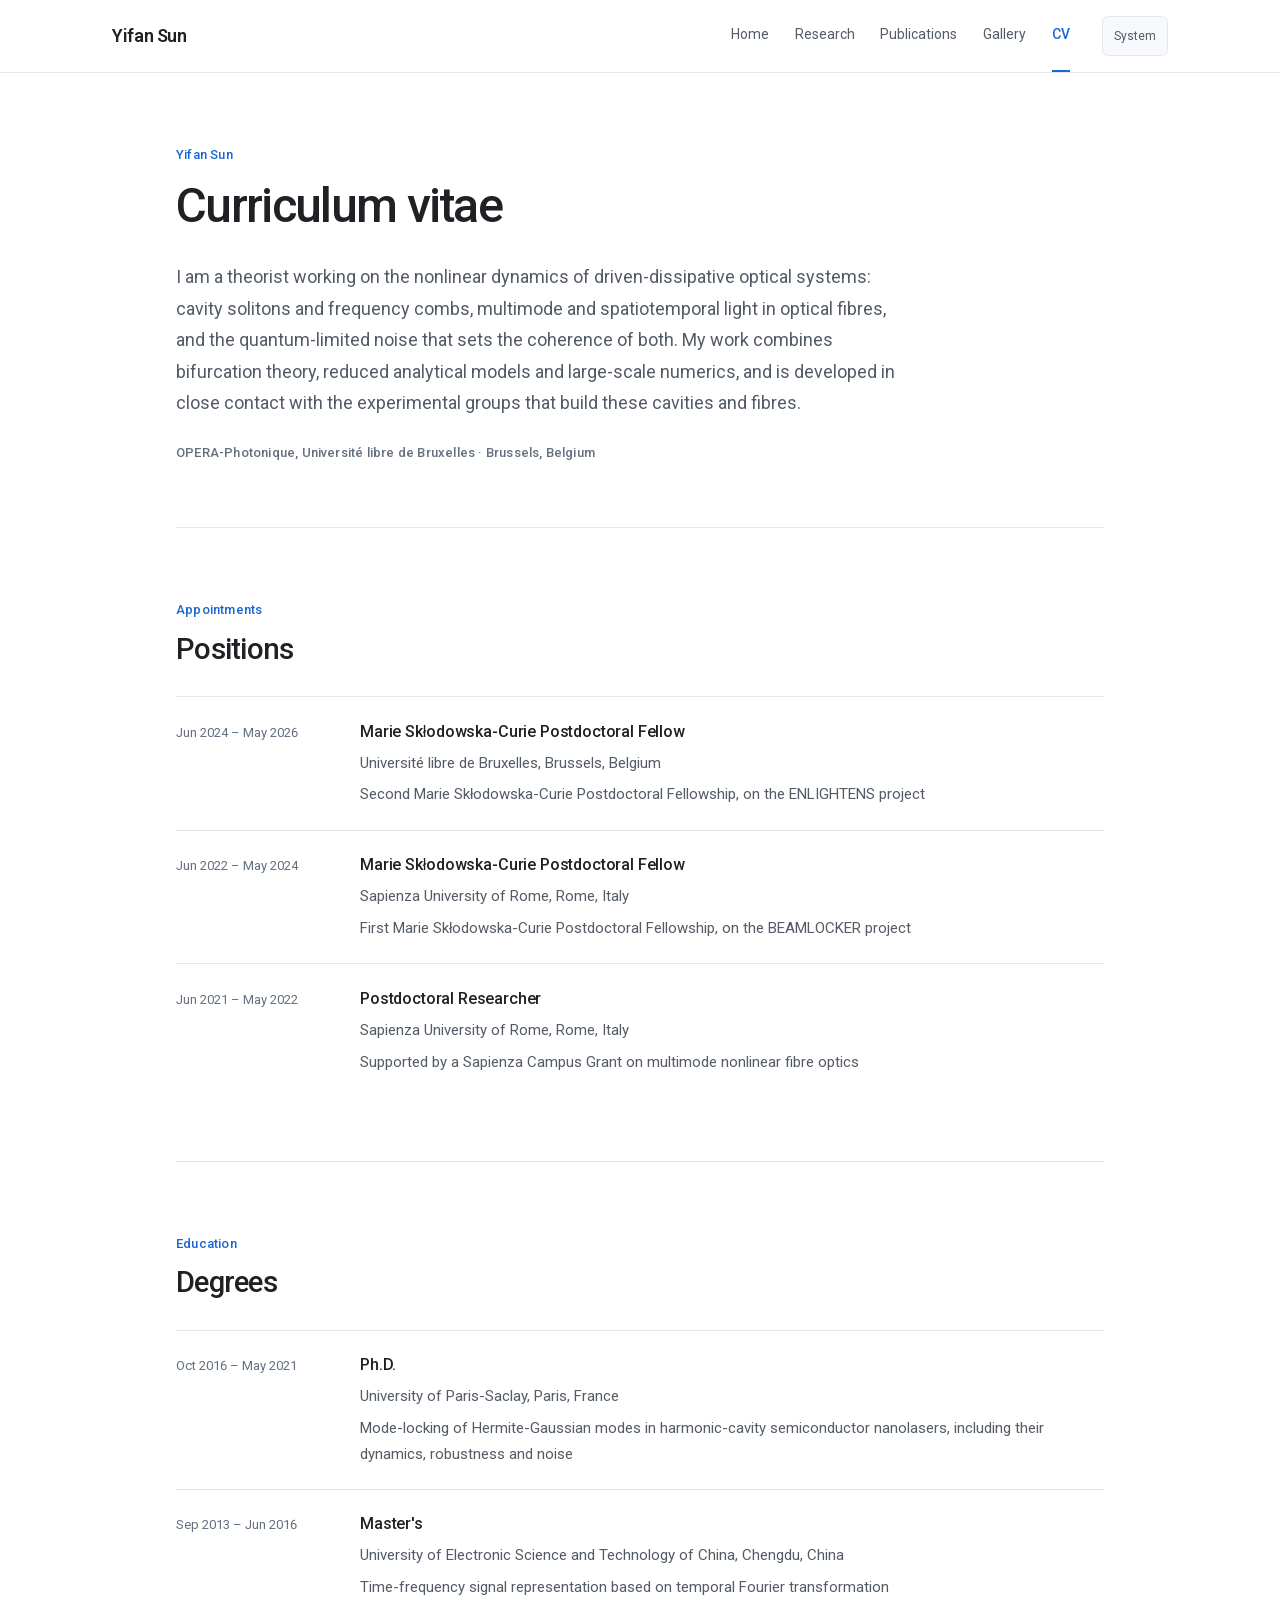
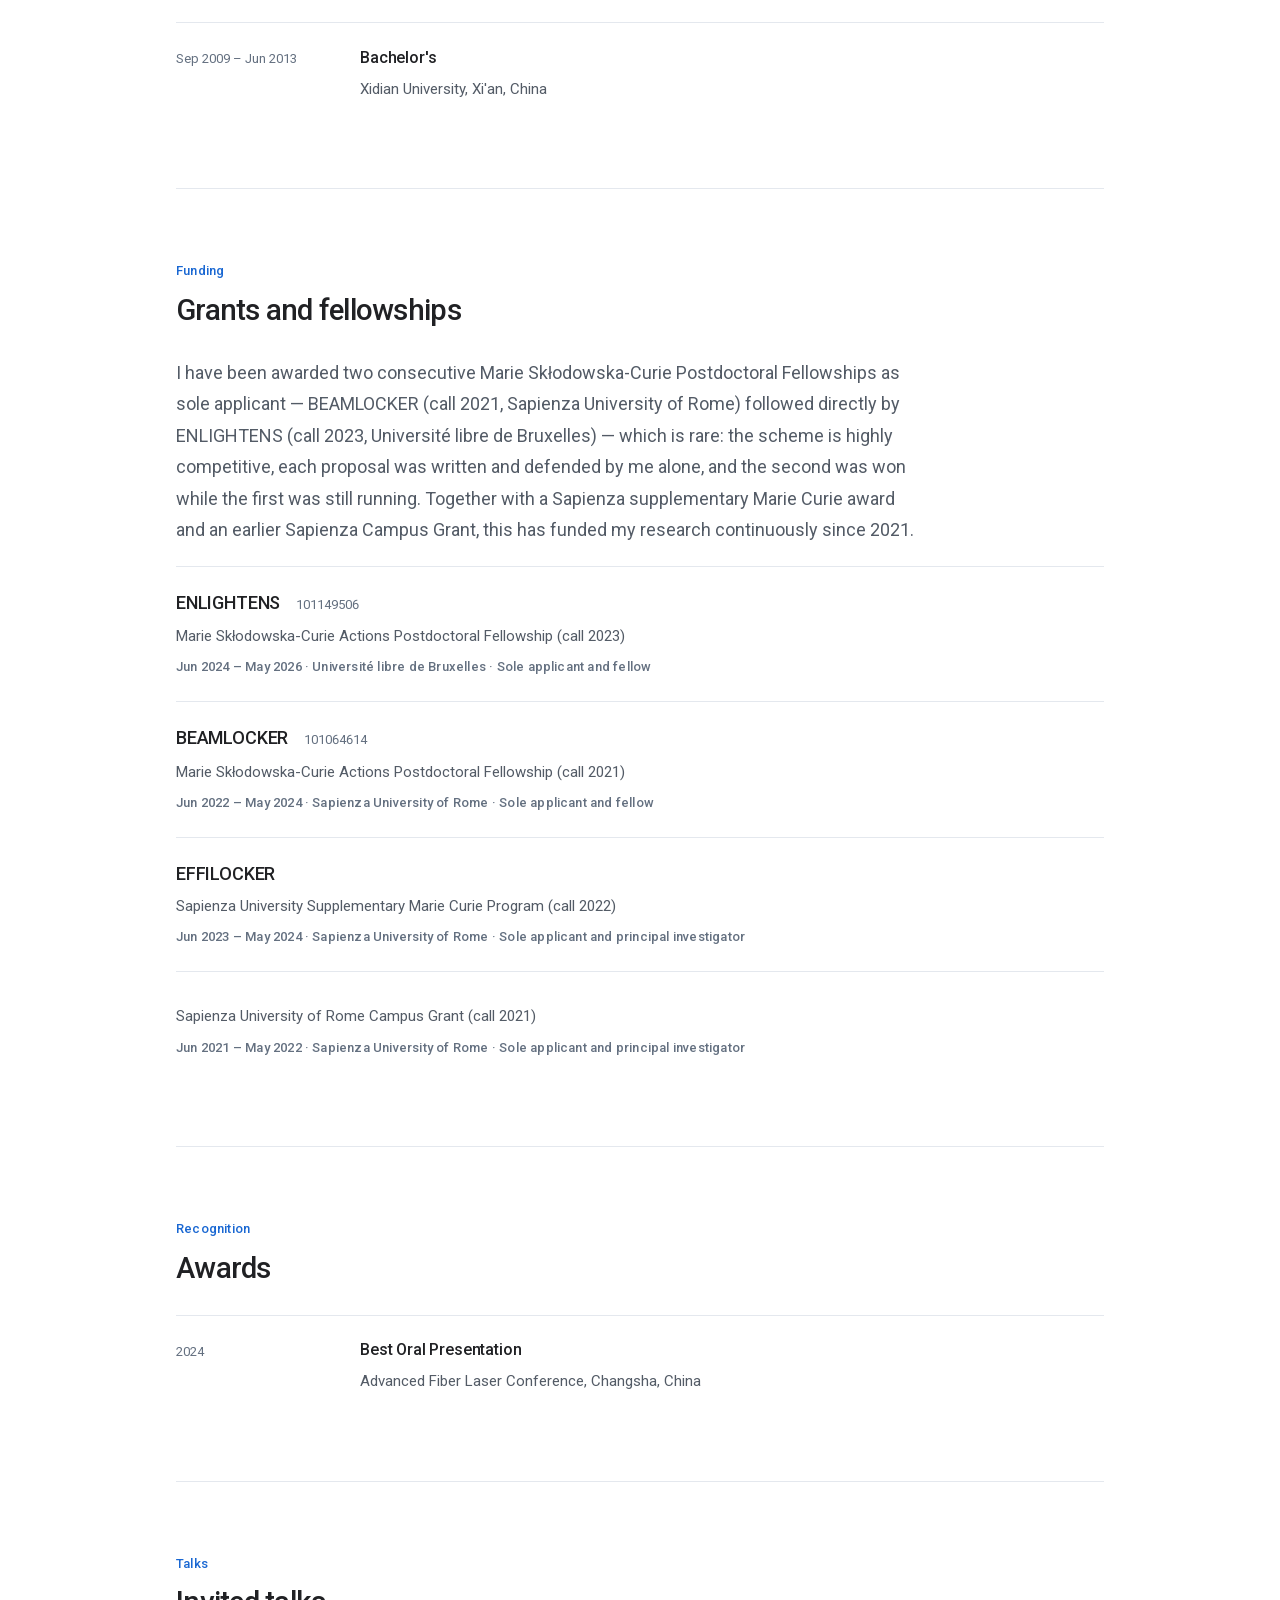
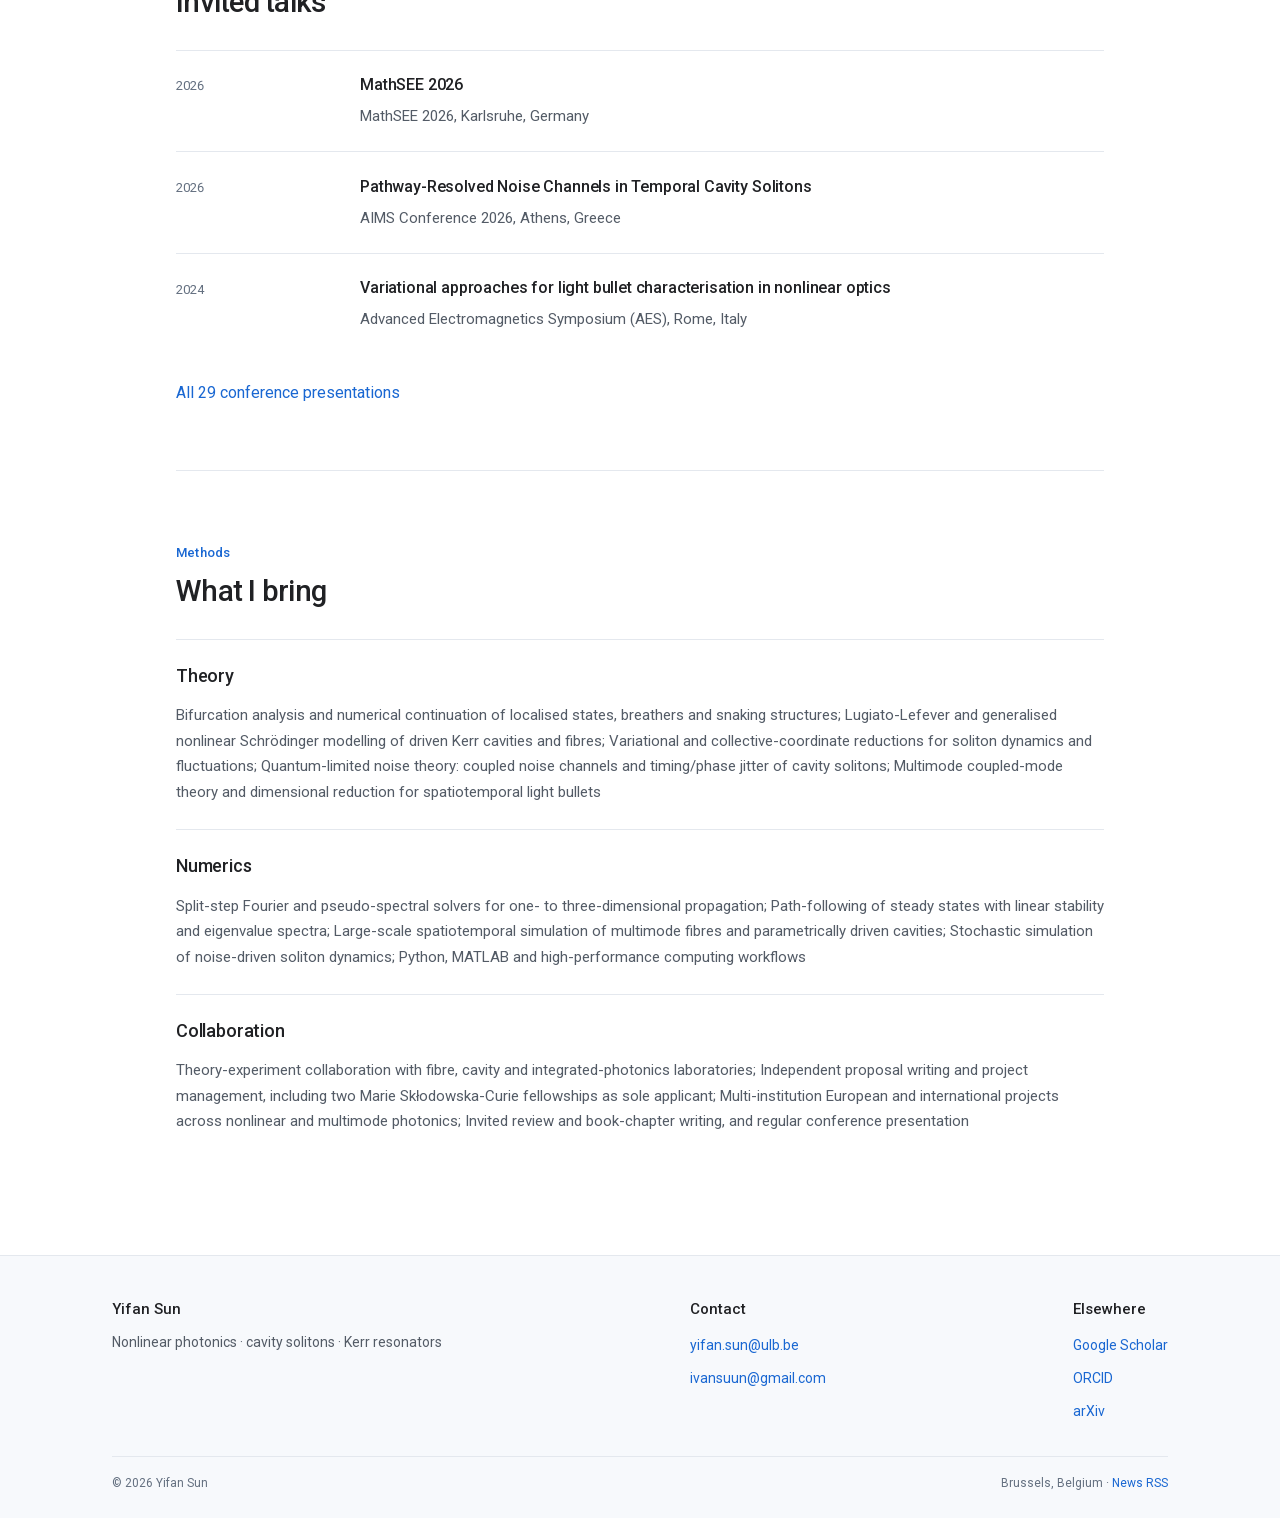
==== commit e981ce72: "Redesign research website with Roboto and streamlined navigation" ====
--- a/cv/index.html
+++ b/cv/index.html
@@ -7,19 +7,18 @@
 <meta name="description" content="Curriculum vitae of Yifan Sun, Marie Skłodowska-Curie fellow in nonlinear photonics at ULB: education, fellowships, awards and cavity soliton research.">
 <link rel="canonical" href="https://ivansuun.github.io/cv/">
 <meta name="author" content="Yifan Sun">
-<meta name="theme-color" content="#FBFAF8">
+<meta name="theme-color" content="#ffffff">
 
 <!-- Stamp the theme before first paint, or every dark-mode visitor gets a white flash. -->
 <script>
 (function(){try{var t=localStorage.getItem('theme');if(t==='dark'||t==='light'){document.documentElement.setAttribute('data-theme',t);}
 var d=t==='dark'||(t!=='light'&&window.matchMedia('(prefers-color-scheme: dark)').matches);
-var m=document.querySelector('meta[name="theme-color"]');if(m)m.setAttribute('content',d?'#141311':'#FBFAF8');}catch(e){}})();
+var m=document.querySelector('meta[name="theme-color"]');if(m)m.setAttribute('content',d?'#15181d':'#ffffff');}catch(e){}})();
 </script>
 
-<link rel="preload" href="/assets/fonts/newsreader-var.woff2" as="font" type="font/woff2" crossorigin>
-<link rel="preload" href="/assets/fonts/plex-mono-400.woff2" as="font" type="font/woff2" crossorigin>
-<link rel="stylesheet" href="/assets/css/fonts.css?v=9aa8ed41">
-<link rel="stylesheet" href="/assets/css/site.css?v=56aeb890">
+<link rel="preload" href="/assets/fonts/roboto-var.woff2" as="font" type="font/woff2" crossorigin>
+<link rel="stylesheet" href="/assets/css/fonts.css?v=db969376">
+<link rel="stylesheet" href="/assets/css/site.css?v=a5258558">
 <link rel="icon" href="/assets/img/favicon.svg" type="image/svg+xml">
 <link rel="alternate" type="application/rss+xml" title="Yifan Sun — news" href="/feed.xml">
 
@@ -41,10 +40,10 @@
 <a class="skip" href="#main">Skip to content</a>
 <header class="site-header"><div class="spine"><div class="header-inner"><a class="brand" href="/">Yifan Sun</a><nav class="nav" aria-label="Main"><ul><li><a href="/">Home</a></li><li><a href="/research/">Research</a></li><li><a href="/publications/">Publications</a></li><li><a href="/gallery/">Gallery</a></li><li><a href="/cv/" aria-current="page">CV</a></li></ul></nav><button class="theme-toggle" type="button">auto</button></div></div></header>
 <main id="main">
-<div class="spine"><section class="section"><div class="section-head"><div class="section-label caps"><span class="section-num">§&nbsp;01</span><span>Curriculum vitae</span></div><h1 class="section-title">Yifan Sun</h1></div><p class="lede">I am a theorist working on the nonlinear dynamics of driven-dissipative optical systems: cavity solitons and frequency combs, multimode and spatiotemporal light in optical fibres, and the quantum-limited noise that sets the coherence of both. My work combines bifurcation theory, reduced analytical models and large-scale numerics, and is developed in close contact with the experimental groups that build these cavities and fibres.</p><p class="caps" style="margin-top:var(--s5)">OPERA-Photonique, Université libre de Bruxelles · Brussels, Belgium</p></section><section class="section"><div class="section-head"><div class="section-label caps"><span class="section-num">§&nbsp;02</span><span>Appointments</span></div><h2 class="section-title">Positions</h2></div><ul class="timeline"><li class="tl-item"><div class="tl-when m">Jun 2024 &ndash; May 2026</div><div><h3 class="tl-role">Marie Skłodowska-Curie Postdoctoral Fellow</h3><p class="tl-org">Université libre de Bruxelles, Brussels, Belgium</p><p class="tl-note">Second Marie Skłodowska-Curie Postdoctoral Fellowship, on the ENLIGHTENS project</p></div></li><li class="tl-item"><div class="tl-when m">Jun 2022 &ndash; May 2024</div><div><h3 class="tl-role">Marie Skłodowska-Curie Postdoctoral Fellow</h3><p class="tl-org">Sapienza University of Rome, Rome, Italy</p><p class="tl-note">First Marie Skłodowska-Curie Postdoctoral Fellowship, on the BEAMLOCKER project</p></div></li><li class="tl-item"><div class="tl-when m">Jun 2021 &ndash; May 2022</div><div><h3 class="tl-role">Postdoctoral Researcher</h3><p class="tl-org">Sapienza University of Rome, Rome, Italy</p><p class="tl-note">Supported by a Sapienza Campus Grant on multimode nonlinear fibre optics</p></div></li></ul></section><section class="section"><div class="section-head"><div class="section-label caps"><span class="section-num">§&nbsp;03</span><span>Education</span></div><h2 class="section-title">Degrees</h2></div><ul class="timeline"><li class="tl-item"><div class="tl-when m">Oct 2016 &ndash; May 2021</div><div><h3 class="tl-role">Ph.D.</h3><p class="tl-org">University of Paris-Saclay, Paris, France</p><p class="tl-note">Mode-locking of Hermite-Gaussian modes in harmonic-cavity semiconductor nanolasers, including their dynamics, robustness and noise</p></div></li><li class="tl-item"><div class="tl-when m">Sep 2013 &ndash; Jun 2016</div><div><h3 class="tl-role">Master&#x27;s</h3><p class="tl-org">University of Electronic Science and Technology of China, Chengdu, China</p><p class="tl-note">Time-frequency signal representation based on temporal Fourier transformation</p></div></li><li class="tl-item"><div class="tl-when m">Sep 2009 &ndash; Jun 2013</div><div><h3 class="tl-role">Bachelor&#x27;s</h3><p class="tl-org">Xidian University, Xi&#x27;an, China</p></div></li></ul></section><section class="section"><div class="section-head"><div class="section-label caps"><span class="section-num">§&nbsp;04</span><span>Funding</span></div><h2 class="section-title">Grants and fellowships</h2></div><p class="lede">I have been awarded two consecutive Marie Skłodowska-Curie Postdoctoral Fellowships as sole applicant — BEAMLOCKER (call 2021, Sapienza University of Rome) followed directly by ENLIGHTENS (call 2023, Université libre de Bruxelles) — which is rare: the scheme is highly competitive, each proposal was written and defended by me alone, and the second was won while the first was still running. Together with a Sapienza supplementary Marie Curie award and an earlier Sapienza Campus Grant, this has funded my research continuously since 2021.</p><article class="grant"><div class="grant-head"><h3 class="grant-acronym">ENLIGHTENS</h3><span class="grant-id m">101149506</span></div><p class="grant-scheme">Marie Skłodowska-Curie Actions Postdoctoral Fellowship (call 2023)</p><p class="grant-meta caps">Jun 2024 &ndash; May 2026 · Université libre de Bruxelles · Sole applicant and fellow</p></article><article class="grant"><div class="grant-head"><h3 class="grant-acronym">BEAMLOCKER</h3><span class="grant-id m">101064614</span></div><p class="grant-scheme">Marie Skłodowska-Curie Actions Postdoctoral Fellowship (call 2021)</p><p class="grant-meta caps">Jun 2022 &ndash; May 2024 · Sapienza University of Rome · Sole applicant and fellow</p></article><article class="grant"><div class="grant-head"><h3 class="grant-acronym">EFFILOCKER</h3><span class="grant-id m"></span></div><p class="grant-scheme">Sapienza University Supplementary Marie Curie Program (call 2022)</p><p class="grant-meta caps">Jun 2023 &ndash; May 2024 · Sapienza University of Rome · Sole applicant and principal investigator</p></article><article class="grant"><div class="grant-head"><h3 class="grant-acronym"></h3><span class="grant-id m"></span></div><p class="grant-scheme">Sapienza University of Rome Campus Grant (call 2021)</p><p class="grant-meta caps">Jun 2021 &ndash; May 2022 · Sapienza University of Rome · Sole applicant and principal investigator</p></article></section><section class="section"><div class="section-head"><div class="section-label caps"><span class="section-num">§&nbsp;05</span><span>Recognition</span></div><h2 class="section-title">Awards</h2></div><ul class="timeline"><li class="tl-item"><div class="tl-when m">2024</div><div><h3 class="tl-role">Best Oral Presentation</h3><p class="tl-org">Advanced Fiber Laser Conference, Changsha, China</p></div></li></ul></section><section class="section"><div class="section-head"><div class="section-label caps"><span class="section-num">§&nbsp;06</span><span>Talks</span></div><h2 class="section-title">Invited talks</h2></div><ul class="timeline"><li class="tl-item"><div class="tl-when m">2026</div><div><h3 class="tl-role">MathSEE 2026</h3><p class="tl-org">MathSEE 2026, Karlsruhe, Germany</p></div></li><li class="tl-item"><div class="tl-when m">2026</div><div><h3 class="tl-role">Pathway-Resolved Noise Channels in Temporal Cavity Solitons</h3><p class="tl-org">AIMS Conference 2026, Athens, Greece</p></div></li><li class="tl-item"><div class="tl-when m">2024</div><div><h3 class="tl-role">Variational approaches for light bullet characterisation in nonlinear optics</h3><p class="tl-org">Advanced Electromagnetics Symposium (AES), Rome, Italy</p></div></li></ul><p style="margin-top:var(--s5)"><a href="/publications/#type-conference">All 29 conference presentations</a></p></section><section class="section"><div class="section-head"><div class="section-label caps"><span class="section-num">§&nbsp;07</span><span>Methods</span></div><h2 class="section-title">What I bring</h2></div><div class="thrusts"><div class="thrust"><h3>Theory</h3><p class="tl-note">Bifurcation analysis and numerical continuation of localised states, breathers and snaking structures; Lugiato-Lefever and generalised nonlinear Schrödinger modelling of driven Kerr cavities and fibres; Variational and collective-coordinate reductions for soliton dynamics and fluctuations; Quantum-limited noise theory: coupled noise channels and timing/phase jitter of cavity solitons; Multimode coupled-mode theory and dimensional reduction for spatiotemporal light bullets</p></div><div class="thrust"><h3>Numerics</h3><p class="tl-note">Split-step Fourier and pseudo-spectral solvers for one- to three-dimensional propagation; Path-following of steady states with linear stability and eigenvalue spectra; Large-scale spatiotemporal simulation of multimode fibres and parametrically driven cavities; Stochastic simulation of noise-driven soliton dynamics; Python, MATLAB and high-performance computing workflows</p></div><div class="thrust"><h3>Collaboration</h3><p class="tl-note">Theory-experiment collaboration with fibre, cavity and integrated-photonics laboratories; Independent proposal writing and project management, including two Marie Skłodowska-Curie fellowships as sole applicant; Multi-institution European and international projects across nonlinear and multimode photonics; Invited review and book-chapter writing, and regular conference presentation</p></div></div></section></div>
+<div class="spine"><section class="section"><div class="section-head"><div class="section-label caps">Yifan Sun</div><h1 class="section-title">Curriculum vitae</h1></div><p class="lede">I am a theorist working on the nonlinear dynamics of driven-dissipative optical systems: cavity solitons and frequency combs, multimode and spatiotemporal light in optical fibres, and the quantum-limited noise that sets the coherence of both. My work combines bifurcation theory, reduced analytical models and large-scale numerics, and is developed in close contact with the experimental groups that build these cavities and fibres.</p><p class="caps" style="margin-top:var(--s5)">OPERA-Photonique, Université libre de Bruxelles · Brussels, Belgium</p></section><section class="section"><div class="section-head"><div class="section-label caps">Appointments</div><h2 class="section-title">Positions</h2></div><ul class="timeline"><li class="tl-item"><div class="tl-when m">Jun 2024 &ndash; May 2026</div><div><h3 class="tl-role">Marie Skłodowska-Curie Postdoctoral Fellow</h3><p class="tl-org">Université libre de Bruxelles, Brussels, Belgium</p><p class="tl-note">Second Marie Skłodowska-Curie Postdoctoral Fellowship, on the ENLIGHTENS project</p></div></li><li class="tl-item"><div class="tl-when m">Jun 2022 &ndash; May 2024</div><div><h3 class="tl-role">Marie Skłodowska-Curie Postdoctoral Fellow</h3><p class="tl-org">Sapienza University of Rome, Rome, Italy</p><p class="tl-note">First Marie Skłodowska-Curie Postdoctoral Fellowship, on the BEAMLOCKER project</p></div></li><li class="tl-item"><div class="tl-when m">Jun 2021 &ndash; May 2022</div><div><h3 class="tl-role">Postdoctoral Researcher</h3><p class="tl-org">Sapienza University of Rome, Rome, Italy</p><p class="tl-note">Supported by a Sapienza Campus Grant on multimode nonlinear fibre optics</p></div></li></ul></section><section class="section"><div class="section-head"><div class="section-label caps">Education</div><h2 class="section-title">Degrees</h2></div><ul class="timeline"><li class="tl-item"><div class="tl-when m">Oct 2016 &ndash; May 2021</div><div><h3 class="tl-role">Ph.D.</h3><p class="tl-org">University of Paris-Saclay, Paris, France</p><p class="tl-note">Mode-locking of Hermite-Gaussian modes in harmonic-cavity semiconductor nanolasers, including their dynamics, robustness and noise</p></div></li><li class="tl-item"><div class="tl-when m">Sep 2013 &ndash; Jun 2016</div><div><h3 class="tl-role">Master&#x27;s</h3><p class="tl-org">University of Electronic Science and Technology of China, Chengdu, China</p><p class="tl-note">Time-frequency signal representation based on temporal Fourier transformation</p></div></li><li class="tl-item"><div class="tl-when m">Sep 2009 &ndash; Jun 2013</div><div><h3 class="tl-role">Bachelor&#x27;s</h3><p class="tl-org">Xidian University, Xi&#x27;an, China</p></div></li></ul></section><section class="section"><div class="section-head"><div class="section-label caps">Funding</div><h2 class="section-title">Grants and fellowships</h2></div><p class="lede">I have been awarded two consecutive Marie Skłodowska-Curie Postdoctoral Fellowships as sole applicant — BEAMLOCKER (call 2021, Sapienza University of Rome) followed directly by ENLIGHTENS (call 2023, Université libre de Bruxelles) — which is rare: the scheme is highly competitive, each proposal was written and defended by me alone, and the second was won while the first was still running. Together with a Sapienza supplementary Marie Curie award and an earlier Sapienza Campus Grant, this has funded my research continuously since 2021.</p><article class="grant"><div class="grant-head"><h3 class="grant-acronym">ENLIGHTENS</h3><span class="grant-id m">101149506</span></div><p class="grant-scheme">Marie Skłodowska-Curie Actions Postdoctoral Fellowship (call 2023)</p><p class="grant-meta caps">Jun 2024 &ndash; May 2026 · Université libre de Bruxelles · Sole applicant and fellow</p></article><article class="grant"><div class="grant-head"><h3 class="grant-acronym">BEAMLOCKER</h3><span class="grant-id m">101064614</span></div><p class="grant-scheme">Marie Skłodowska-Curie Actions Postdoctoral Fellowship (call 2021)</p><p class="grant-meta caps">Jun 2022 &ndash; May 2024 · Sapienza University of Rome · Sole applicant and fellow</p></article><article class="grant"><div class="grant-head"><h3 class="grant-acronym">EFFILOCKER</h3><span class="grant-id m"></span></div><p class="grant-scheme">Sapienza University Supplementary Marie Curie Program (call 2022)</p><p class="grant-meta caps">Jun 2023 &ndash; May 2024 · Sapienza University of Rome · Sole applicant and principal investigator</p></article><article class="grant"><div class="grant-head"><h3 class="grant-acronym"></h3><span class="grant-id m"></span></div><p class="grant-scheme">Sapienza University of Rome Campus Grant (call 2021)</p><p class="grant-meta caps">Jun 2021 &ndash; May 2022 · Sapienza University of Rome · Sole applicant and principal investigator</p></article></section><section class="section"><div class="section-head"><div class="section-label caps">Recognition</div><h2 class="section-title">Awards</h2></div><ul class="timeline"><li class="tl-item"><div class="tl-when m">2024</div><div><h3 class="tl-role">Best Oral Presentation</h3><p class="tl-org">Advanced Fiber Laser Conference, Changsha, China</p></div></li></ul></section><section class="section"><div class="section-head"><div class="section-label caps">Talks</div><h2 class="section-title">Invited talks</h2></div><ul class="timeline"><li class="tl-item"><div class="tl-when m">2026</div><div><h3 class="tl-role">MathSEE 2026</h3><p class="tl-org">MathSEE 2026, Karlsruhe, Germany</p></div></li><li class="tl-item"><div class="tl-when m">2026</div><div><h3 class="tl-role">Pathway-Resolved Noise Channels in Temporal Cavity Solitons</h3><p class="tl-org">AIMS Conference 2026, Athens, Greece</p></div></li><li class="tl-item"><div class="tl-when m">2024</div><div><h3 class="tl-role">Variational approaches for light bullet characterisation in nonlinear optics</h3><p class="tl-org">Advanced Electromagnetics Symposium (AES), Rome, Italy</p></div></li></ul><p style="margin-top:var(--s5)"><a href="/publications/#type-conference">All 29 conference presentations</a></p></section><section class="section"><div class="section-head"><div class="section-label caps">Methods</div><h2 class="section-title">What I bring</h2></div><div class="thrusts"><div class="thrust"><h3>Theory</h3><p class="tl-note">Bifurcation analysis and numerical continuation of localised states, breathers and snaking structures; Lugiato-Lefever and generalised nonlinear Schrödinger modelling of driven Kerr cavities and fibres; Variational and collective-coordinate reductions for soliton dynamics and fluctuations; Quantum-limited noise theory: coupled noise channels and timing/phase jitter of cavity solitons; Multimode coupled-mode theory and dimensional reduction for spatiotemporal light bullets</p></div><div class="thrust"><h3>Numerics</h3><p class="tl-note">Split-step Fourier and pseudo-spectral solvers for one- to three-dimensional propagation; Path-following of steady states with linear stability and eigenvalue spectra; Large-scale spatiotemporal simulation of multimode fibres and parametrically driven cavities; Stochastic simulation of noise-driven soliton dynamics; Python, MATLAB and high-performance computing workflows</p></div><div class="thrust"><h3>Collaboration</h3><p class="tl-note">Theory-experiment collaboration with fibre, cavity and integrated-photonics laboratories; Independent proposal writing and project management, including two Marie Skłodowska-Curie fellowships as sole applicant; Multi-institution European and international projects across nonlinear and multimode photonics; Invited review and book-chapter writing, and regular conference presentation</p></div></div></section></div>
 </main>
-<footer class="site-footer"><div class="spine"><div class="footer-inner"><div class="footer-block"><h2>Contact</h2><ul class="footer-list"><li><a href="mailto:yifan.sun@ulb.be">yifan.sun@ulb.be</a></li><li><a href="mailto:ivansuun@gmail.com">ivansuun@gmail.com</a></li></ul></div><div class="footer-block"><h2>Profiles</h2><ul class="footer-list"><li><a href="https://scholar.google.com/citations?user=Bt99tw4AAAAJ" rel="noopener me">Google Scholar</a></li><li><a href="https://orcid.org/0000-0003-0676-8259" rel="noopener me">ORCID</a></li><li><a href="https://arxiv.org/a/0000-0003-0676-8259" rel="noopener me">arXiv</a></li></ul></div><div class="footer-block"><h2>Pages</h2><ul class="footer-list"><li><a href="/">Home</a></li><li><a href="/research/">Research</a></li><li><a href="/publications/">Publications</a></li><li><a href="/gallery/">Gallery</a></li><li><a href="/cv/">CV</a></li></ul></div></div><p class="colophon">OPERA-Photonique, Université libre de Bruxelles · Brussels, Belgium. Hand-written HTML and CSS, generated from JSON by a Python script; no framework and no build service. The surfaces on this site are the nonlinear Schr&ouml;dinger and Lugiato&ndash;Lefever equations being integrated in your browser as you read, not videos. &copy; <span data-year>2026</span> Yifan Sun.</p></div></footer>
-<script src="/assets/js/site.js?v=9d291d87" defer></script>
+<footer class="site-footer"><div class="spine"><div class="footer-inner"><div class="footer-block footer-identity"><h2>Yifan Sun</h2><p>Nonlinear photonics · cavity solitons · Kerr resonators</p></div><div class="footer-block"><h2>Contact</h2><ul class="footer-list"><li><a href="mailto:yifan.sun@ulb.be">yifan.sun@ulb.be</a></li><li><a href="mailto:ivansuun@gmail.com">ivansuun@gmail.com</a></li></ul></div><div class="footer-block"><h2>Elsewhere</h2><ul class="footer-list"><li><a href="https://scholar.google.com/citations?user=Bt99tw4AAAAJ" rel="noopener me">Google Scholar</a></li><li><a href="https://orcid.org/0000-0003-0676-8259" rel="noopener me">ORCID</a></li><li><a href="https://arxiv.org/a/0000-0003-0676-8259" rel="noopener me">arXiv</a></li></ul></div></div><div class="colophon"><span>&copy; <span data-year>2026</span> Yifan Sun</span><span>Brussels, Belgium · <a href="/feed.xml">News RSS</a></span></div></div></footer>
+<script src="/assets/js/site.js?v=5c2c7612" defer></script>
 
 </body>
 </html>
--- a/assets/css/fonts.css
+++ b/assets/css/fonts.css
@@ -3,12 +3,35 @@
    every face below is served from this site's own /assets/fonts/ directory,
    so no visitor IP is exposed to an external CDN.
 
+   Roboto .......... variable, wght 100..900 (roman + italic)
    Newsreader ...... variable, axes: opsz 6..72, wght 300..600 (roman + italic)
    IBM Plex Mono ... static, weights 400 and 500 (roman only)
 
-   Subset: latin only. Both families are licensed under the
-   SIL Open Font License 1.1.
+   Subset: latin only. Families are licensed under the SIL Open Font License 1.1.
+   Roboto source: https://fonts.google.com/specimen/Roboto
+   Roboto license: /assets/fonts/Roboto-OFL.txt
+   Previous font assets remain available for existing content.
    --------------------------------------------------------------------------- */
+
+/* Roboto — variable roman, latin. Self-hosted from Google Fonts. */
+@font-face {
+  font-family: 'Roboto';
+  font-style: normal;
+  font-weight: 100 900;
+  font-display: swap;
+  src: url('/assets/fonts/roboto-var.woff2') format('woff2');
+  unicode-range: U+0000-00FF, U+0131, U+0152-0153, U+02BB-02BC, U+02C6, U+02DA, U+02DC, U+0304, U+0308, U+0329, U+2000-206F, U+20AC, U+2122, U+2191, U+2193, U+2212, U+2215, U+FEFF, U+FFFD;
+}
+
+/* Roboto — variable italic, latin. Self-hosted from Google Fonts. */
+@font-face {
+  font-family: 'Roboto';
+  font-style: italic;
+  font-weight: 100 900;
+  font-display: swap;
+  src: url('/assets/fonts/roboto-var-italic.woff2') format('woff2');
+  unicode-range: U+0000-00FF, U+0131, U+0152-0153, U+02BB-02BC, U+02C6, U+02DA, U+02DC, U+0304, U+0308, U+0329, U+2000-206F, U+20AC, U+2122, U+2191, U+2193, U+2212, U+2215, U+FEFF, U+FFFD;
+}
 
 /* Newsreader — variable roman (opsz 6..72, wght 300..600), latin */
 @font-face {
--- a/assets/css/site.css
+++ b/assets/css/site.css
@@ -1,929 +1,291 @@
-/* ============================================================================
-   CAVITY / ROUNDTRIP — design tokens.
-
-   Light is the base layer on :root. The dark blocks redefine ONLY colour;
-   every scale token below the STRUCTURE divider is declared once and is
-   theme-agnostic.  Two dark selectors, so the toggle wins in both directions.
-
-   MEASURED CONTRAST (WCAG 2.x, sRGB). Worst case over --bg, --bg-sunken,
-   --surface, --surface-alt:
-     ink        light 15.12  dark 12.93   AAA
-     ink-muted  light  6.26  dark  5.95   AA
-     ink-faint  light  4.70  dark  4.81   AA   (11-13px mono only)
-     accent     light  6.94  dark  7.90   AA+
-     mark       light  6.32  dark  6.81   AA+
-     border-ui  light  3.22  dark  3.32   passes 1.4.11
-   ============================================================================ */
-
+/* A quiet, readable research website. Shared tokens keep every page consistent. */
 :root {
   color-scheme: light;
-
-  /* ---- grounds ---------------------------------------------------------- */
-  --bg:            #FBFAF8;  /* warm near-white paper — the page ground      */
-  --bg-sunken:     #F2F0EB;  /* hero band, footer, filter bar                */
-  --surface:       #FFFFFF;  /* the ONE lift: figure frames                  */
-  --surface-alt:   #F6F3EE;  /* hovered publication row                      */
-  --bg-header:     rgb(251 250 248 / .88);
-  --bg-header-solid: #F7F5F1;
-
-  /* ---- ink -------------------------------------------------------------- */
-  --ink:           #1A1B1E;
-  --ink-muted:     #55585E;
-  --ink-faint:     #686B70;  /* mono micro-labels ONLY. Never a sentence.    */
-
-  /* ---- accent: ultramarine ink. ALL interaction. ------------------------ */
-  --accent:        #3040C4;
-  --accent-strong: #22308F;
-  --accent-wash:   #EDEFFA;
-  --accent-edge:   #C3CBEE;
-  --on-accent:     #FFFFFF;
-  --focus:         var(--accent);
-
-  /* ---- mark: oxide red. ANNOTATION ONLY. --------------------------------
-     Permitted on: reference numerals, sidenote numbers, section numerals,
-     INVITED / AWARD badges.  Forbidden on links, emphasis, headings, rules,
-     anything hoverable.  If it ever becomes a link colour the system is dead. */
-  --mark:          #9E3212;
-  --mark-soft:     #F5E5DD;
-
-  /* ---- rules ------------------------------------------------------------ */
-  --rule:          #E4E1DB;
-  --rule-strong:   #CFCBC3;
-  --rule-heavy:    #1A1B1E;  /* the 3px half — the masthead signature       */
-  --border-ui:     #8A857D;
-
-  /* ---- state ------------------------------------------------------------ */
-  --selection-bg:  #DDE2F7;
-  --selection-fg:  #1A1B1E;
-
-  /* ---- hero figure (canvas reads these live) ---------------------------- */
-  --fig-line:      #B5AFA3;
-  --fig-peak:      #3040C4;
-  --fig-ground:    #F2F0EB;  /* MUST equal the hero band's background        */
-
-  --shadow-1:      0 1px 2px rgb(26 23 20 / .05), 0 8px 24px rgb(26 23 20 / .05);
-
-  --wght-body:     400;
-  --wght-display:  450;
-  --wght-strong:   600;
-  --smoothing:     auto;
-
-/* ======================= STRUCTURE — theme-agnostic ======================= */
-
-  --font-display: "Newsreader", "Iowan Old Style", Charter, "Source Serif 4",
-                  Georgia, "Times New Roman", serif;
-  --font-body:    var(--font-display);
-  --font-mono:    "IBM Plex Mono", ui-monospace, SFMono-Regular, "SF Mono",
-                  Menlo, Consolas, monospace;
-
-  --fs-3xs: 0.6875rem;
-  --fs-2xs: 0.75rem;
-  --fs-xs:  0.8125rem;
-  --fs-sm:  0.9375rem;
-  --fs-base: clamp(1rem, 0.955rem + 0.19vw, 1.0625rem);
-  --fs-md:  1.1875rem;
-  --fs-lg:  clamp(1.3125rem, 1.15rem + 0.70vw, 1.5rem);
-  --fs-xl:  clamp(1.5rem,  1.25rem + 1.10vw, 1.9375rem);
-  --fs-2xl: clamp(1.875rem, 1.40rem + 2.10vw, 2.75rem);
-  --fs-3xl: clamp(2.5rem,  1.60rem + 4.00vw, 4.25rem);
-
-  --lh-hero: 1.02;  --lh-display: 1.14;  --lh-snug: 1.32;
-  --lh-body: 1.62;  --lh-ui: 1.45;
-
-  --tr-hero: -0.024em;  --tr-2xl: -0.016em;  --tr-xl: -0.012em;
-  --tr-lg:   -0.006em;  --tr-mono: 0.015em;  --tr-caps: 0.09em;
-
-  --s1:.25rem; --s2:.5rem;  --s3:.75rem; --s4:1rem;  --s5:1.5rem;
-  --s6:2rem;   --s7:3rem;   --s8:4rem;   --s9:6rem;  --s10:8rem;
-  --section-y: clamp(3.5rem, 2rem + 6vw, 6.5rem);
-  --block-y:   clamp(2rem, 3.5vw, 3.5rem);
-
-  --measure:        64ch;
-  --measure-narrow: 52ch;
-  --rail:  9.5rem;
-  --note:  15rem;
-  --gutter: clamp(1.25rem, 5vw, 3rem);
-  --shell: 76rem;
-
-  --r-1: 2px;   /* badges, buttons, inputs — nothing is pill-shaped */
-  --r-2: 4px;   /* figure frames only */
-
-  --dur-1: 120ms; --dur-2: 200ms;
-  --ease: cubic-bezier(.2,.6,.3,1);
-  --header-h: 3.25rem;
-
-  --z-content: 1; --z-header: 40; --z-skip: 90;
-}
-
-/* ============================================================================
-   DARK — warm charcoal, not black.  The light theme is warm paper; an
-   inversion that goes cool loses the only thing dark mode can inherit.
-   ============================================================================ */
-@media (prefers-color-scheme: dark) { :root:not([data-theme="light"]) {
+  --bg: #ffffff;
+  --bg-sunken: #f7f9fc;
+  --surface: #ffffff;
+  --surface-alt: #f3f6fa;
+  --ink: #202124;
+  --ink-muted: #535b66;
+  --ink-faint: #647080;
+  --accent: #1967d2;
+  --accent-strong: #174ea6;
+  --accent-wash: #edf4ff;
+  --accent-edge: #c5d8f7;
+  --on-accent: #ffffff;
+  --mark: #7c4c19;
+  --mark-soft: #faf1e4;
+  --rule: #e4e8ee;
+  --rule-strong: #cdd4de;
+  --border-ui: #8c96a5;
+  --font-body: 'Roboto', Arial, 'Helvetica Neue', sans-serif;
+  --font-display: var(--font-body);
+  --font-mono: var(--font-body);
+  --wght-strong: 600;
+  --fs-xs: .8125rem;
+  --fs-sm: .9375rem;
+  --fs-md: 1.125rem;
+  --fs-lg: 1.375rem;
+  --s1: .25rem; --s2: .5rem; --s3: .75rem; --s4: 1rem;
+  --s5: 1.5rem; --s6: 2rem; --s7: 3rem; --s8: 4rem;
+  --gutter: clamp(1.25rem, 4vw, 3rem);
+  --shell: 72rem;
+  --header-h: 4.5rem;
+}
+@media (prefers-color-scheme: dark) {
+  :root:not([data-theme='light']) {
+    color-scheme: dark;
+    --bg: #15181d; --bg-sunken: #1b2027; --surface: #20262f; --surface-alt: #222b37;
+    --ink: #e9edf3; --ink-muted: #b2bdcc; --ink-faint: #a0adbf;
+    --accent: #8ab4f8; --accent-strong: #adcaff; --accent-wash: #222f45;
+    --accent-edge: #3b5377; --on-accent: #142033;
+    --mark: #dfb783; --mark-soft: #342b22;
+    --rule: #303844; --rule-strong: #455161; --border-ui: #738197;
+  }
+}
+:root[data-theme='dark'] {
   color-scheme: dark;
-  --bg:#141311; --bg-sunken:#0E0D0C; --surface:#1C1A17; --surface-alt:#232019;
-  --bg-header:rgb(20 19 17 / .86); --bg-header-solid:#171613;
-  --ink:#E9E5DC; --ink-muted:#A29C90; --ink-faint:#918B82;
-  --accent:#9BB2FF; --accent-strong:#BCCBFF; --accent-wash:#1A1E33;
-  --accent-edge:#333B57; --on-accent:#141311; --focus:var(--accent);
-  --mark:#E59470; --mark-soft:#2E1D14;
-  --rule:#26231F; --rule-strong:#38332C; --rule-heavy:#E9E5DC;
-  --border-ui:#767068;
-  --selection-bg:#262B45; --selection-fg:#E9E5DC;
-  --fig-line:#4A443B; --fig-peak:#9BB2FF; --fig-ground:#0E0D0C;
-  --shadow-1:0 0 0 1px var(--rule-strong);
-  /* Shed weight, do not merely invert: Newsreader at 400 blooms on near-black. */
-  --wght-body:380; --wght-display:420; --wght-strong:580; --smoothing:antialiased;
-} }
-
-:root[data-theme="dark"] {
-  color-scheme: dark;
-  --bg:#141311; --bg-sunken:#0E0D0C; --surface:#1C1A17; --surface-alt:#232019;
-  --bg-header:rgb(20 19 17 / .86); --bg-header-solid:#171613;
-  --ink:#E9E5DC; --ink-muted:#A29C90; --ink-faint:#918B82;
-  --accent:#9BB2FF; --accent-strong:#BCCBFF; --accent-wash:#1A1E33;
-  --accent-edge:#333B57; --on-accent:#141311; --focus:var(--accent);
-  --mark:#E59470; --mark-soft:#2E1D14;
-  --rule:#26231F; --rule-strong:#38332C; --rule-heavy:#E9E5DC;
-  --border-ui:#767068;
-  --selection-bg:#262B45; --selection-fg:#E9E5DC;
-  --fig-line:#4A443B; --fig-peak:#9BB2FF; --fig-ground:#0E0D0C;
-  --shadow-1:0 0 0 1px var(--rule-strong);
-  --wght-body:380; --wght-display:420; --wght-strong:580; --smoothing:antialiased;
-}
-
+  --bg: #15181d; --bg-sunken: #1b2027; --surface: #20262f; --surface-alt: #222b37;
+  --ink: #e9edf3; --ink-muted: #b2bdcc; --ink-faint: #a0adbf;
+  --accent: #8ab4f8; --accent-strong: #adcaff; --accent-wash: #222f45;
+  --accent-edge: #3b5377; --on-accent: #142033;
+  --mark: #dfb783; --mark-soft: #342b22;
+  --rule: #303844; --rule-strong: #455161; --border-ui: #738197;
+}
+*, *::before, *::after { box-sizing: border-box; }
+html { -webkit-text-size-adjust: 100%; scroll-padding-top: calc(var(--header-h) + 1.5rem); }
+body { margin: 0; background: var(--bg); color: var(--ink); font: 400 1rem/1.7 var(--font-body); -webkit-font-smoothing: antialiased; }
+[hidden] { display: none !important; }
+::selection { background: var(--accent-edge); color: var(--ink); }
+:focus-visible { outline: 2px solid var(--accent); outline-offset: 4px; }
+img, svg { display: block; max-width: 100%; }
+img { height: auto; }
+button, input { font: inherit; }
+button, summary { cursor: pointer; }
+h1, h2, h3, h4 { color: var(--ink); font-weight: 500; line-height: 1.3; text-wrap: balance; }
+h1 { font-size: clamp(2.25rem, 4vw, 3.25rem); letter-spacing: -.035em; }
+h2 { font-size: clamp(1.6rem, 2.3vw, 2rem); letter-spacing: -.025em; }
+h3 { font-size: 1.15rem; letter-spacing: -.01em; }
+p { margin: 0 0 1.1em; }
+p:last-child { margin-bottom: 0; }
+a { color: var(--accent); text-decoration: none; text-underline-offset: .2em; }
+a:hover { text-decoration: underline; }
+a:visited { color: var(--accent-strong); }
+strong, b { font-weight: 600; }
+.m, .mono { font-variant-numeric: tabular-nums; }
+.caps { font-size: .8125rem; font-weight: 500; letter-spacing: .015em; color: var(--ink-faint); line-height: 1.55; }
+.vh { position: absolute; width: 1px; height: 1px; overflow: hidden; clip-path: inset(50%); white-space: nowrap; }
+.skip { position: fixed; top: -5rem; left: 1rem; z-index: 100; padding: .75rem 1rem; background: var(--accent); color: var(--on-accent); border-radius: 4px; }
+.skip:focus { top: .5rem; }
+.skip:visited { color: var(--on-accent); }
+.spine { max-width: var(--shell); margin-inline: auto; padding-inline: var(--gutter); }
+main > .spine:not(.home) { max-width: 64rem; }
+.section { padding-top: clamp(3rem, 6vw, 4.5rem); }
+.section + .section { margin-top: clamp(2.5rem, 5vw, 4rem); border-top: 1px solid var(--rule); }
+.section:last-child { padding-bottom: 1rem; }
+.section-head { margin-bottom: 1.75rem; }
+.section-title { margin: 0; }
+.section-label { margin-bottom: .6rem; color: var(--accent); }
+.section-head:has(h1) { margin-bottom: 1.5rem; }
+.section-head h1 { font-size: clamp(2.1rem, 4vw, 3rem); }
+.section-intro { display: flex; align-items: baseline; justify-content: space-between; gap: 1.5rem; margin-bottom: 1.75rem; }
+.section-intro h2 { margin: 0; }
+.text-link { font-size: .9rem; font-weight: 500; flex-shrink: 0; }
+.text-link::after { content: ' →'; }
+.lede { color: var(--ink-muted); font-size: 1.125rem; line-height: 1.75; max-width: 74ch; }
+.prose { max-width: 78ch; }
+.prose p { color: var(--ink-muted); }
+.prose > h3 { margin-top: 2rem; }
+.soliton { height: 14px; color: var(--rule-strong); margin: 3rem 0 0; }
+.soliton svg { width: 100%; height: 14px; }
+main > .spine > .soliton { display: none; }
+.page-nav { display: flex; flex-wrap: wrap; gap: .5rem 1.5rem; margin: 1.75rem 0 2rem; padding: 1rem 0; border-block: 1px solid var(--rule); }
+.page-nav a { font-size: .875rem; font-weight: 500; }
+
+/* Navigation */
+.site-header { position: sticky; top: 0; z-index: 40; background: var(--bg); border-bottom: 1px solid var(--rule); }
+.header-inner { display: flex; align-items: center; min-height: 4.5rem; gap: 2rem; }
+.brand { font-size: 1.125rem; font-weight: 600; letter-spacing: -.02em; white-space: nowrap; }
+.brand, .brand:visited { color: var(--ink); }
+.nav { margin-left: auto; }
+.nav ul { display: flex; gap: 1.6rem; align-items: center; padding: 0; margin: 0; list-style: none; }
+.nav a { display: block; padding: 1.45rem 0; font-size: .875rem; border-bottom: 2px solid transparent; color: var(--ink-muted); }
+.nav a:visited { color: var(--ink-muted); }
+.nav a:hover, .nav a[aria-current='page'] { color: var(--accent); text-decoration: none; }
+.nav a[aria-current='page'] { border-color: var(--accent); font-weight: 500; }
+.theme-toggle { flex: none; min-width: 4rem; min-height: 2.5rem; padding: .35rem .7rem; color: var(--ink-muted); background: var(--bg-sunken); border: 1px solid var(--rule); border-radius: 6px; font-size: .75rem; }
+.theme-toggle:hover { border-color: var(--border-ui); }
+
+/* Intro: identity and a real figure from the research. */
+.hero { padding: clamp(3.25rem, 7vw, 5.5rem) 0 3.75rem; display: grid; grid-template-columns: minmax(0, 1.45fr) minmax(0, 1fr); align-items: center; gap: clamp(2rem, 5vw, 4rem); border-bottom: 1px solid var(--rule); }
+.hero-eyebrow { color: var(--accent); font-size: .875rem; font-weight: 500; margin-bottom: .8rem; }
+.hero-name { margin: 0 0 1.1rem; font-size: clamp(2.75rem, 5vw, 4rem); line-height: 1.08; font-weight: 500; letter-spacing: -.04em; }
+.hero-role { font-size: 1rem; font-weight: 500; margin-bottom: .2rem; }
+.hero-affiliation { font-size: .9375rem; color: var(--ink-muted); margin-bottom: 1.3rem; }
+.hero-thesis { font-size: 1.0625rem; line-height: 1.8; color: var(--ink-muted); max-width: 53ch; }
+.linkrow { display: flex; flex-wrap: wrap; gap: .4rem 1.3rem; margin: 1.25rem 0 0; padding: 0; list-style: none; }
+.linkrow a { display: inline-flex; align-items: center; min-height: 2.5rem; font-size: .875rem; font-weight: 500; }
+.linkrow a[target='_blank']::after { content: ' ↗'; margin-left: .25rem; font-size: .75rem; }
+.hero-figure { margin: 0; }
+.hero-figure a { display: block; border-radius: 8px; overflow: hidden; background: #030403; }
+.hero-figure img { width: 100%; border: 0; background: #030403; }
+.hero-figure figcaption { font-size: .75rem; line-height: 1.6; margin-top: .8rem; }
+.hero-figure figcaption strong { display: block; font-size: .8125rem; color: var(--ink-muted); font-weight: 500; }
+
+/* Research overview */
+.research-grid { display: grid; grid-template-columns: repeat(2, minmax(0, 1fr)); column-gap: 3rem; row-gap: 2rem; list-style: none; padding: 0; margin: 2rem 0 0; }
+.research-item { padding-top: 1.3rem; border-top: 1px solid var(--rule); }
+.research-item h3 { margin: 0 0 .65rem; font-size: 1.125rem; line-height: 1.45; }
+.research-item h3 a { color: var(--ink); }
+.research-item h3 a::after { content: ' ↗'; color: var(--accent); font-size: .85rem; white-space: nowrap; }
+.research-item p { font-size: .9375rem; color: var(--ink-muted); line-height: 1.7; }
+.thrusts { list-style: none; padding: 0; margin: 1.5rem 0 0; }
+.thrust { padding: 1.5rem 0; border-top: 1px solid var(--rule); }
+.thrust h2, .thrust h3 { margin: 0 0 1rem; font-size: 1.125rem; }
+.thrust dl { display: grid; grid-template-columns: 7.5rem minmax(0, 1fr); gap: .65rem 1rem; margin: 0; }
+.thrust dt { font-size: .875rem; }
+.thrust dd { margin: 0; font-size: .9375rem; color: var(--ink-muted); }
+.details-block { margin: 1.5rem 0 0; border-block: 1px solid var(--rule); }
+.details-block + .details-block { border-top: 0; margin-top: 0; }
+.details-block summary { padding: 1rem 0; font-size: .9375rem; font-weight: 500; color: var(--accent); }
+.details-block[open] > summary { margin-bottom: .5rem; }
+.details-block > :last-child { margin-bottom: 1.5rem; }
+.sidenote { color: var(--ink-muted); font-size: .875rem; margin: 1rem 0; padding-left: 1rem; border-left: 2px solid var(--rule); }
+.sidenote-n { margin-right: .5rem; color: var(--accent); }
+
+/* Publication list and search */
+.filterbar { margin: 1.75rem 0 2rem; padding: 1.5rem; background: var(--bg-sunken); border: 1px solid var(--rule); border-radius: 8px; }
+.search-label { display: block; font-size: .875rem; font-weight: 500; margin-bottom: .5rem; }
+.pub-search { display: block; width: 100%; padding: .8rem 1rem; margin-bottom: 1.25rem; color: var(--ink); background: var(--bg); border: 1px solid var(--border-ui); border-radius: 5px; font-size: 1rem; }
+.pub-search::placeholder { color: var(--ink-faint); opacity: 1; }
+.filter-group { display: flex; flex-wrap: wrap; align-items: center; gap: .5rem; }
+.filter-group + .filter-group { margin-top: .75rem; }
+.filter-legend { flex: 0 0 3rem; }
+.pill { padding: .45rem .75rem; min-height: 2.4rem; background: var(--bg); border: 1px solid var(--rule-strong); border-radius: 5px; color: var(--ink-muted); font-size: .8125rem; line-height: 1.4; }
+.pill:hover { border-color: var(--accent); color: var(--accent); }
+.pill[aria-checked='true'] { color: var(--accent); background: var(--accent-wash); border-color: var(--accent); }
+.filter-status { display: flex; gap: 1rem; align-items: center; justify-content: space-between; margin-top: 1rem; }
+.filter-count { margin: 0; font-size: .8125rem; color: var(--ink-faint); }
+.pub-list { padding: 0; margin: 0; list-style: none; }
+.pub { display: grid; grid-template-columns: 2.4rem minmax(0, 1fr); gap: 1rem; padding: 1.5rem 0; border-bottom: 1px solid var(--rule); scroll-margin-top: calc(var(--header-h) + 1.5rem); }
+.pub:target { background: var(--accent-wash); box-shadow: -.75rem 0 var(--accent-wash), -1rem 0 var(--accent); }
+.pub-n { padding-top: .15rem; color: var(--ink-faint); font-size: .8125rem; }
+.pub-title { margin: 0; font-size: 1.0625rem; font-weight: 500; line-height: 1.55; letter-spacing: 0; text-wrap: pretty; }
+.pub-title a, .pub-title a:visited { color: var(--ink); }
+.pub-title a:hover { color: var(--accent); }
+.pub-authors { margin: .45rem 0 0; color: var(--ink-muted); font-size: .875rem; line-height: 1.65; }
+.pub-authors .me { color: var(--ink); font-weight: 600; }
+.pub-authors .corr { vertical-align: super; font-size: .7em; }
+.pub-venue { margin: .25rem 0 0; color: var(--ink-muted); font-size: .875rem; }
+.pub-venue cite { font-style: normal; }
+.pub-blurb { margin: .65rem 0 0; color: var(--ink-muted); font-size: .9375rem; line-height: 1.7; }
+.pub-links { display: flex; flex-wrap: wrap; gap: 1rem; list-style: none; padding: 0; margin: .5rem 0 0; }
+.pub-links a { display: inline-block; font-size: .8125rem; font-weight: 500; padding: .15rem 0; }
+.badge { display: inline-block; vertical-align: .1em; padding: .15rem .45rem; margin: 0 .5rem .2rem 0; background: var(--mark-soft); color: var(--mark); border-radius: 4px; font-size: .7rem; font-weight: 500; line-height: 1.5; }
+.year-head { margin: 2.5rem 0 0; padding-bottom: .75rem; border-bottom: 1px solid var(--rule-strong); color: var(--ink); font-size: 1.125rem; }
+.year-head .m { margin-left: .35rem; color: var(--ink-faint); font-size: .875rem; font-weight: 400; }
+.selected .pub { grid-template-columns: 3rem minmax(0, 1fr); gap: 1.75rem; }
+.selected .pub:first-child { border-top: 1px solid var(--rule); }
+.selected .pub-title { font-size: 1.125rem; }
+.selected .pub-blurb { margin-top: .6rem; }
+
+/* News and CV */
+.news, .timeline { list-style: none; margin: 0; padding: 0; }
+.news-item, .tl-item { display: grid; grid-template-columns: 7rem minmax(0, 1fr); gap: 1.5rem; padding: 1.35rem 0; border-top: 1px solid var(--rule); }
+.news-date, .tl-when { font-size: .8125rem; color: var(--ink-faint); padding-top: .2rem; font-variant-numeric: tabular-nums; }
+.news-title, .tl-role { font-size: 1rem; margin: 0; font-weight: 500; line-height: 1.6; }
+.news-body, .tl-org, .tl-note { margin: .4rem 0 0; font-size: .9375rem; color: var(--ink-muted); }
+.news-body a { font-size: .875rem; white-space: normal; }
+.timeline .tl-item { grid-template-columns: 10rem minmax(0, 1fr); }
+.grant { border-top: 1px solid var(--rule); padding: 1.5rem 0; }
+.grant-head { display: flex; align-items: baseline; gap: 1rem; flex-wrap: wrap; }
+.grant-acronym { margin: 0; font-size: 1.125rem; }
+.grant-id { color: var(--ink-faint); font-size: .8125rem; }
+.grant-scheme { color: var(--ink-muted); font-size: .9375rem; margin: .5rem 0; }
+.grant-meta { margin-top: .5rem; }
+
+/* Figures and click-to-play media */
+figure { margin: 2.5rem 0; }
+figure img { border: 1px solid var(--rule); border-radius: 6px; background: #fff; }
+figcaption { color: var(--ink-muted); font-size: .875rem; line-height: 1.7; margin-top: .9rem; }
+figcaption a { font-size: .8125rem; }
+.plate img { width: 100%; }
+.plate figcaption strong { color: var(--ink); }
+.video-grid { display: grid; grid-template-columns: repeat(3, minmax(0, 1fr)); gap: 2rem 1.25rem; list-style: none; padding: 0; margin: 2rem 0 0; }
+.video { min-width: 0; }
+.video-play { position: relative; display: block; width: 100%; padding: 0; border: 1px solid var(--rule); border-radius: 6px; overflow: hidden; aspect-ratio: 16/9; background: #000; }
+.video-play img { width: 100%; height: 100%; object-fit: cover; }
+.video-cue { position: absolute; display: grid; place-items: center; left: .75rem; bottom: .75rem; width: 2.2rem; height: 2.2rem; background: rgb(0 0 0 / .75); border-radius: 50%; color: #fff; font-size: .75rem; padding-left: .1rem; }
+.video-play:hover .video-cue { background: var(--accent); color: var(--on-accent); }
+.video-title { font-size: .875rem; color: var(--ink-muted); margin: .75rem 0 0; line-height: 1.6; }
+.video iframe { width: 100%; aspect-ratio: 16/9; border: 1px solid var(--rule); border-radius: 6px; background: #000; }
+
+/* Contact remains useful; technical build details live in the README. */
+.site-footer { border-top: 1px solid var(--rule); margin-top: 5rem; background: var(--bg-sunken); padding-block: 2.75rem 1.5rem; }
+.footer-inner { display: flex; justify-content: space-between; gap: 2rem; }
+.footer-block h2 { font-size: .9375rem; margin: 0 0 .75rem; letter-spacing: 0; }
+.footer-list { list-style: none; margin: 0; padding: 0; }
+.footer-list li { margin-top: .35rem; }
+.footer-list a { font-size: .875rem; }
+.footer-identity { max-width: 22rem; }
+.footer-identity p { font-size: .875rem; color: var(--ink-muted); }
+.colophon { display: flex; justify-content: space-between; flex-wrap: wrap; gap: .5rem 2rem; margin-top: 2rem; padding-top: 1rem; border-top: 1px solid var(--rule); font-size: .75rem; color: var(--ink-faint); }
+
+@media (width < 56rem) {
+  .hero { grid-template-columns: minmax(0, 1fr) minmax(0, .8fr); gap: 2rem; }
+  .header-inner { gap: 1.25rem; }
+  .nav ul { gap: 1.15rem; }
+}
+@media (width < 44rem) {
+  .header-inner { flex-wrap: wrap; gap: 0 1rem; padding-top: .75rem; }
+  .brand { padding-block: .5rem; }
+  .theme-toggle { order: 2; margin-left: auto; }
+  .nav { order: 3; width: 100%; margin: .3rem 0 0; }
+  .nav ul { justify-content: space-between; gap: .5rem; }
+  .nav a { padding: .7rem 0 .8rem; font-size: .8125rem; }
+  .hero { grid-template-columns: 1fr; padding-top: 3rem; gap: 2rem; }
+  .hero-figure { max-width: 28rem; }
+  .hero-figure img { aspect-ratio: 1440/842; }
+  .research-grid { column-gap: 1.5rem; }
+  .section-intro { align-items: start; flex-direction: column; gap: .5rem; }
+  .video-grid { grid-template-columns: repeat(2, minmax(0, 1fr)); }
+  .footer-inner { flex-wrap: wrap; }
+  .footer-identity { flex-basis: 100%; max-width: none; }
+  .filterbar { padding: 1rem; }
+  .filter-legend { flex-basis: 100%; }
+}
+@media (width < 32rem) {
+  .research-grid { grid-template-columns: 1fr; gap: 1.5rem; }
+  .selected .pub { grid-template-columns: 1fr; gap: .4rem; }
+  .pub { grid-template-columns: 1.5rem minmax(0, 1fr); gap: .6rem; }
+  .news-item, .timeline .tl-item { grid-template-columns: 1fr; gap: .4rem; }
+  .thrust dl { grid-template-columns: 1fr; gap: .4rem; }
+  .thrust dd + dt { margin-top: .5rem; }
+  .video-grid { grid-template-columns: 1fr; }
+}
 @media (prefers-contrast: more) {
-  :root { --rule: var(--rule-strong); --ink-faint: var(--ink-muted); }
-}
-
-/* ============================================================================
-   BASE
-   ============================================================================ */
-
-*, *::before, *::after { box-sizing: border-box; }
-
-html {
-  font-optical-sizing: auto;
-  overflow-x: clip;
-  scroll-padding-top: calc(var(--header-h) + var(--s4));
-  -webkit-text-size-adjust: 100%;
+  :root { --rule: var(--border-ui); --ink-faint: var(--ink-muted); }
 }
 @media (prefers-reduced-motion: no-preference) {
-  html { scroll-behavior: smooth; }
-}
-
-body {
-  margin: 0;
-  background: var(--bg);
-  color: var(--ink);
-  font: var(--wght-body) var(--fs-base)/var(--lh-body) var(--font-body);
-  -webkit-font-smoothing: var(--smoothing);
-  font-kerning: normal;
-  font-variant-ligatures: common-ligatures;
-}
-/* Only animate colour once the first paint is done. */
-.theme-ready body,
-.theme-ready .site-header { transition: background-color var(--dur-2) var(--ease), color var(--dur-2) var(--ease); }
-
-::selection { background: var(--selection-bg); color: var(--selection-fg); }
-
-:focus-visible {
-  outline: 2px solid var(--focus);
-  outline-offset: 3px;
-  border-radius: var(--r-1);
-}
-:focus:not(:focus-visible) { outline: none; }
-
-img, svg, canvas, video { max-width: 100%; display: block; }
-img, video { height: auto; }
-
-h1, h2, h3, h4 {
-  margin-block: 1.7em .55em;
-  font-weight: var(--wght-display);
-  line-height: var(--lh-display);
-  text-wrap: balance;
-}
-h1:first-child, h2:first-child, h3:first-child { margin-block-start: 0; }
-h1 { font-size: var(--fs-2xl); letter-spacing: var(--tr-2xl); }
-h2 { font-size: var(--fs-xl);  letter-spacing: var(--tr-xl); }
-h3 { font-size: var(--fs-lg);  letter-spacing: var(--tr-lg); font-weight: 500; }
-h4 { font-size: var(--fs-md);  font-weight: 500; line-height: var(--lh-snug); }
-
-p, li, figcaption { text-wrap: pretty; }
-p { margin-block: 0 1.05em; }
-p:last-child { margin-block-end: 0; }
-
-a {
-  color: var(--accent);
-  text-decoration-line: underline;
-  text-decoration-thickness: .055em;
-  text-underline-offset: .18em;
-  text-decoration-skip-ink: auto;
-  transition: text-decoration-thickness var(--dur-1) var(--ease);
-}
-/* Link colour NEVER changes on hover. Thickness does. */
-a:hover { text-decoration-thickness: .12em; }
-a:visited { color: var(--accent-strong); }
-
-em, i, cite { font-style: italic; }
-strong, b { font-weight: var(--wght-strong); }
-
-abbr[title] { text-decoration: none; border-block-end: 1px dotted var(--border-ui); cursor: help; }
-
-/* the data layer */
-.mono, .m {
-  font-family: var(--font-mono);
-  font-variant-numeric: tabular-nums lining-nums;
-  letter-spacing: var(--tr-mono);
-}
-.caps {
-  font-family: var(--font-mono);
-  font-size: var(--fs-3xs);
-  font-weight: 500;
-  letter-spacing: var(--tr-caps);
-  text-transform: uppercase;
-  line-height: 1.3;
-  color: var(--ink-faint);
-  font-variant-numeric: tabular-nums lining-nums;
-}
-@media (width < 23.5rem) { :root { --fs-3xs: .75rem; } }
-
-sup.ref {
-  font: 500 .68em var(--font-mono);
-  vertical-align: .42em;
-  line-height: 0;
-  color: var(--mark);
-}
-
-.skip {
-  position: absolute; inset-inline-start: var(--s4); inset-block-start: -100%;
-  z-index: var(--z-skip);
-  padding: var(--s2) var(--s4);
-  background: var(--accent); color: var(--on-accent);
-  font: 500 var(--fs-xs)/1 var(--font-mono);
-  text-decoration: none; border-radius: var(--r-1);
-}
-.skip:focus { inset-block-start: var(--s2); }
-
-.vh {
-  position: absolute; width: 1px; height: 1px; overflow: hidden;
-  clip-path: inset(50%); white-space: nowrap;
-}
-
-/* ============================================================================
-   THE SPINE — one named grid. Full-bleed uses the named track, never 100vw:
-   `margin-left:-50vw` overflows by the scrollbar width and is the commonest
-   source of horizontal scroll on hand-written sites.
-   ============================================================================ */
-
-.spine {
-  display: grid;
-  grid-template-columns:
-    [bleed-start] minmax(var(--gutter), 1fr)
-    [rail-start]  minmax(0, var(--rail))
-    [main-start]  min(100% - 2 * var(--gutter), var(--measure))
-    [main-end]    minmax(0, var(--note))
-    [note-end]    minmax(var(--gutter), 1fr)
-    [bleed-end];
-}
-.spine > * { grid-column: main; min-width: 0; }
-.bleed  { grid-column: bleed; }
-.wide   { grid-column: rail-start / note-end; }
-.rail   { grid-column: rail; }
-
-/* Below the note breakpoint the rail and note tracks collapse to zero, so
-   `main` widens on its own — no separate mobile grid. */
-@media (width < 62rem) {
-  :root { --rail: 0rem; --note: 0rem; }
-}
-
-/* ---- the double rule: the site's fingerprint ---------------------------- */
-.drule {
-  position: relative;
-  border-block-start: 3px solid var(--rule-heavy);
-  padding-block-start: 3px;
-}
-.drule::before {
-  content: "";
-  position: absolute; inset-block-start: 0; inset-inline: 0;
-  border-block-start: 1px solid var(--rule);
-  translate: 0 2px;
-}
-
-/* ---- section heads ----------------------------------------------------- */
-.section { padding-block: var(--section-y) 0; }
-.section:last-of-type { padding-block-end: var(--section-y); }
-
-/* Reaches left into the rail with a negative margin: no subgrid, no nested
-   grid, and it collapses on its own once --rail is 0 below 62rem. */
-.section-head {
-  display: grid;
-  grid-template-columns: var(--rail) minmax(0, 1fr);
-  align-items: start;
-  margin-inline-start: calc(-1 * var(--rail));
-  margin-block-end: var(--block-y);
-  position: relative;
-  border-block-start: 3px solid var(--rule-heavy);
-  padding-block-start: calc(3px + var(--s4));
-}
-.section-head::before {
-  content: "";
-  position: absolute; inset-block-start: 0; inset-inline: 0;
-  border-block-start: 1px solid var(--rule);
-  translate: 0 2px;
-}
-.section-head > .section-title { margin: 0; }
-.section-label { display: flex; flex-direction: column; gap: var(--s1); padding-block-start: .35em; }
-.section-num { color: var(--mark); font-weight: 500; }
-@media (width < 62rem) {
-  .section-head { grid-template-columns: minmax(0, 1fr); }
-  .section-head > .section-label { margin-block-end: var(--s3); }
-  .section-label { flex-direction: row; gap: var(--s3); align-items: baseline; padding-block-start: 0; }
-}
-
-.lede {
-  font-size: var(--fs-md);
-  line-height: 1.55;
-  color: var(--ink);
-  max-inline-size: var(--measure-narrow);
-}
-.prose { hanging-punctuation: first last; }
-/* Hyphenation earns its keep only on a narrow measure: "spatiotemporal" and
-   "Gross-Pitaevskii" wreck a 335px column, but chop up a 600px one. */
-@media (width < 48rem) { .prose, .pub-blurb, .tl-note { hyphens: auto; } }
-.prose > * + h3 { margin-block-start: 2em; }
-
-/* The soliton rule: one round trip of |E|², authored offline from the same
-   solver as the hero figure. From two metres a hairline; up close, his data. */
-.soliton {
-  grid-column: main;
-  border: 0; block-size: 14px; margin-block: var(--s7);
-  color: var(--rule-strong);
-}
-.soliton svg { inline-size: 100%; block-size: 14px; overflow: visible; }
-.hero-text .soliton { margin-block: var(--s5); }
-
-/* ============================================================================
-   HEADER / NAV — five pages, one inline mono row, no hamburger.
-   ============================================================================ */
-
-.site-header {
-  position: sticky; inset-block-start: 0; z-index: var(--z-header);
-  background: var(--bg-header-solid);
-  border-block-end: 1px solid transparent;
-}
-@supports ((backdrop-filter: blur(1px)) or (-webkit-backdrop-filter: blur(1px))) {
-  .site-header {
-    background: var(--bg-header);
-    -webkit-backdrop-filter: saturate(180%) blur(12px);
-    backdrop-filter: saturate(180%) blur(12px);
+  a, button { transition: color 120ms ease, border-color 120ms ease, background 120ms ease; }
+}
+@media print {
+  :root, :root[data-theme], :root:not([data-theme]) {
+    color-scheme: light;
+    --bg: #fff; --bg-sunken: #fff; --surface: #fff; --surface-alt: #fff;
+    --ink: #000; --ink-muted: #333; --ink-faint: #444;
+    --accent: #000; --accent-strong: #000; --accent-wash: #fff;
+    --accent-edge: #ccc; --on-accent: #fff;
+    --rule: #ccc; --rule-strong: #999; --border-ui: #999;
+    --mark: #333; --mark-soft: #fff;
   }
-}
-.site-header.is-scrolled { border-block-end-color: var(--rule); }
-
-.site-header > .spine { align-items: center; }
-.header-inner {
-  grid-column: rail-start / note-end;
-  display: flex; align-items: center; gap: var(--s5);
-  min-height: var(--header-h);
-}
-.brand {
-  font-family: var(--font-mono);
-  font-size: var(--fs-xs);
-  font-weight: 500;
-  letter-spacing: var(--tr-mono);
-  color: var(--ink);
-  text-decoration: none;
-  white-space: nowrap;
-}
-.brand:visited { color: var(--ink); }
-.nav { margin-inline-start: auto; }
-.nav ul {
-  display: flex; flex-wrap: wrap; align-items: center;
-  gap: var(--s1) var(--s4);
-  margin: 0; padding: 0; list-style: none;
-}
-.nav a {
-  display: inline-block;
-  padding: var(--s2) 0;
-  font-family: var(--font-mono);
-  font-size: var(--fs-xs);
-  letter-spacing: var(--tr-mono);
-  color: var(--ink-muted);
-  text-decoration: none;
-  border-block-end: 1px solid transparent;
-}
-.nav a:visited { color: var(--ink-muted); }
-.nav a:hover { color: var(--ink); border-block-end-color: var(--rule-strong); }
-.nav a[aria-current="page"] { color: var(--ink); border-block-end-color: var(--accent); }
-
-/* tri-state theme control — a real button with a visible mono word */
-.theme-toggle {
-  flex: none;
-  min-width: 4.5rem; min-height: 1.9rem;
-  padding: var(--s1) var(--s2);
-  background: transparent;
-  border: 1px solid var(--border-ui);
-  border-radius: var(--r-1);
-  color: var(--ink-muted);
-  font: 500 var(--fs-3xs)/1.2 var(--font-mono);
-  letter-spacing: var(--tr-caps);
-  text-transform: uppercase;
-  cursor: pointer;
-}
-.theme-toggle:hover { color: var(--ink); border-color: var(--ink-muted); }
-
-@media (width < 34rem) {
-  .header-inner { flex-wrap: wrap; gap: var(--s2) var(--s4); padding-block: var(--s2); }
-  .nav { margin-inline-start: 0; order: 3; flex-basis: 100%; }
-  .theme-toggle { margin-inline-start: auto; }
-}
-
-/* ============================================================================
-   FOOTER
-   ============================================================================ */
-
-.site-footer {
-  margin-block-start: var(--section-y);
-  background: var(--bg-sunken);
-  border-block-start: 1px solid var(--rule);
-  padding-block: var(--s7) var(--s6);
-}
-.footer-inner {
-  grid-column: rail-start / note-end;
-  display: flex; flex-wrap: wrap; gap: var(--s5) var(--s8);
-  justify-content: space-between; align-items: start;
-}
-.footer-inner h2 { font-size: var(--fs-md); margin: 0 0 var(--s2); }
-.footer-block { min-width: 12rem; }
-.footer-list { margin: 0; padding: 0; list-style: none; display: grid; gap: var(--s1); }
-.footer-list a, .footer-list span {
-  font-family: var(--font-mono); font-size: var(--fs-xs);
-  letter-spacing: var(--tr-mono);
-}
-.colophon {
-  grid-column: rail-start / note-end;
-  margin-block-start: var(--s7);
-  padding-block-start: var(--s4);
-  border-block-start: 1px solid var(--rule);
-  color: var(--ink-faint);
-  font-family: var(--font-mono); font-size: var(--fs-2xs);
-  letter-spacing: var(--tr-mono);
-  max-inline-size: 62ch;
-}
-
-/* ============================================================================
-   HERO — a journal front page: the masthead, then the plate.
-   The figure is a full-bleed band beneath the text, never behind it, so
-   contrast over it is never a judgement call.
-   ============================================================================ */
-
-.hero {
-  grid-column: bleed;
-  display: grid;
-  grid-template-columns: subgrid;
-  background: var(--bg-sunken);
-  border-block-start: 3px solid var(--rule-heavy);
-  padding-block-start: var(--s7);
-  row-gap: var(--s7);
-}
-@supports not (grid-template-columns: subgrid) {
-  .hero { display: block; padding-inline: var(--gutter); }
-}
-@media (width >= 62rem) { .hero { padding-block-start: var(--s8); } }
-
-.hero-text   { grid-column: rail-start / note-end; grid-row: 1; }
-.hero-figure { grid-column: bleed; grid-row: 2; }
-@media (width < 62rem) { .hero-text { grid-column: main; } }
-
-.hero-eyebrow {
-  padding-block-end: var(--s3);
-  border-block-end: 1px solid var(--rule);
-  margin-block-end: var(--s5);
-}
-.hero-name {
-  margin: 0;
-  font-size: var(--fs-3xl);
-  font-weight: var(--wght-display);
-  line-height: var(--lh-hero);
-  letter-spacing: var(--tr-hero);
-}
-.hero-thesis {
-  margin-block: var(--s4) 0;
-  font-size: var(--fs-md);
-  font-style: italic;
-  color: var(--ink-muted);
-  max-inline-size: var(--measure-narrow);
-}
-.hero-meta {
-  margin-block-start: var(--s5);
-  padding-block-start: calc(3px + var(--s4));
-  color: var(--ink-faint);
-}
-.hero-meta .sep { opacity: .5; margin-inline: .55em; }
-
-.linkrow {
-  display: flex; flex-wrap: wrap; gap: var(--s2) var(--s5);
-  margin-block-start: var(--s5); padding: 0; list-style: none;
-}
-.linkrow a {
-  display: inline-flex; align-items: center;
-  min-height: 2.75rem;
-  font-family: var(--font-mono); font-size: var(--fs-xs);
-  letter-spacing: var(--tr-mono);
-}
-.linkrow a[target="_blank"]::after { content: " \2197"; font-size: .9em; opacity: .65; }
-
-/* THE PLATE — the hero figure is mounted on black, the way it was drawn.
-   object-fit: contain keeps the whole figure; the ground is the same black as
-   the figure's own, so the band and the plot read as one surface. */
-.figure-frame {
-  position: relative;
-  background: #000;
-  block-size: clamp(13rem, 34vw, 30rem);
-  border-block: 1px solid var(--rule-strong);
-}
-.figure-frame img {
-  inline-size: 100%;
-  block-size: 100%;
-  object-fit: contain;
-  object-position: center;
-}
-
-/* ============================================================================
-   PUBLICATIONS — a ruled bibliography, not a wall of cards.
-   ============================================================================ */
-
-.filterbar {
-  position: sticky; inset-block-start: var(--header-h); z-index: 20;
-  margin-block-end: var(--s5);
-  padding-block: var(--s3);
-  background: var(--bg);
-  border-block-end: 1px solid var(--rule);
-}
-.filter-group { display: flex; flex-wrap: wrap; gap: var(--s2); align-items: center; }
-.filter-group + .filter-group { margin-block-start: var(--s2); }
-.filter-legend { flex: none; margin-inline-end: var(--s2); }
-.pill {
-  padding: .3rem .6rem;
-  background: transparent;
-  border: 1px solid var(--border-ui);
-  border-radius: var(--r-1);
-  color: var(--ink-muted);
-  font: 500 var(--fs-3xs)/1.3 var(--font-mono);
-  letter-spacing: var(--tr-caps);
-  text-transform: uppercase;
-  cursor: pointer;
-}
-.pill:hover { color: var(--ink); border-color: var(--ink-muted); }
-.pill[aria-checked="true"] {
-  background: var(--accent-wash);
-  border-color: var(--accent);
-  color: var(--accent);
-}
-.filter-count { margin-block-start: var(--s3); color: var(--ink-faint); }
-
-.pub-list { margin: 0; padding: 0; list-style: none; }
-
-.pub {
-  display: grid;
-  grid-template-columns: 2.75rem minmax(0, 1fr);
-  gap: 0 var(--s3);
-  padding-block: var(--s4);
-  border-block-start: 1px solid var(--rule);
-  scroll-margin-block-start: calc(var(--header-h) + var(--s5));
-}
-.pub:last-child { border-block-end: 1px solid var(--rule); }
-.pub:hover { background: var(--surface-alt); }
-.pub:target { background: var(--accent-wash); box-shadow: -3px 0 0 var(--accent); }
-@media (width < 34rem) {
-  .pub { grid-template-columns: minmax(0, 1fr); }
-  .pub-n { display: inline; margin-inline-end: .5em; }
-}
-.pub-n {
-  font-family: var(--font-mono); font-size: var(--fs-2xs);
-  font-variant-numeric: tabular-nums lining-nums;
-  color: var(--mark);
-  padding-block-start: .45em;
-}
-.pub-title {
-  margin: 0;
-  font-size: var(--fs-md); font-weight: 500; line-height: var(--lh-snug);
-}
-.pub-title a { color: var(--ink); text-decoration-color: var(--rule-strong); }
-.pub-title a:visited { color: var(--ink); }
-.pub-title a:hover { text-decoration-color: var(--accent); }
-.pub-authors {
-  margin: var(--s2) 0 0;
-  font-size: var(--fs-sm); color: var(--ink-muted);
-}
-.pub-authors .me { font-weight: var(--wght-strong); color: var(--ink); }
-.pub-authors .corr { font-family: var(--font-mono); color: var(--mark); vertical-align: .35em; font-size: .7em; line-height: 0; }
-.pub-venue { margin: var(--s1) 0 0; font-size: var(--fs-sm); color: var(--ink-muted); }
-.pub-venue cite { font-style: italic; }
-.pub-venue .m { font-size: var(--fs-2xs); }
-.pub-links {
-  display: flex; flex-wrap: wrap; gap: var(--s1) var(--s4);
-  margin: var(--s3) 0 0; padding: 0; list-style: none;
-}
-.pub-links a {
-  font-family: var(--font-mono); font-size: var(--fs-2xs);
-  letter-spacing: var(--tr-caps); text-transform: uppercase;
-}
-.badge {
-  display: inline-block;
-  padding: .1rem .4rem;
-  margin-inline-end: var(--s2);
-  background: var(--mark-soft);
-  color: var(--mark);
-  border-radius: var(--r-1);
-  font: 500 var(--fs-3xs)/1.5 var(--font-mono);
-  letter-spacing: var(--tr-caps);
-  text-transform: uppercase;
-  vertical-align: .1em;
-}
-.year-head {
-  margin-block: var(--s6) 0;
-  padding-block-end: var(--s2);
-  border-block-end: 1px solid var(--rule-strong);
-  color: var(--ink-faint);
-}
-.year-head:first-child { margin-block-start: 0; }
-
-/* selected work */
-.selected { display: grid; gap: 0; }
-.selected .pub-title { font-size: var(--fs-lg); }
-.pub-blurb {
-  margin: var(--s2) 0 0;
-  color: var(--ink-muted);
-  max-inline-size: var(--measure-narrow);
-}
-
-/* ============================================================================
-   SIDENOTES — float into the note track. One <aside> per paragraph, never
-   inside a list item, and no ancestor may have overflow:hidden.
-   ============================================================================ */
-
-.sidenote {
-  margin-block: var(--s4);
-  padding-inline-start: var(--s4);
-  border-inline-start: 2px solid var(--rule-strong);
-  font-size: var(--fs-sm);
-  color: var(--ink-muted);
-}
-@media (width >= 62rem) {
-  .sidenote:not(.is-inline) {
-    float: right; clear: right;
-    inline-size: calc(var(--note) - var(--s6));
-    margin-inline-end: calc(-1 * var(--note));
-    margin-block: .35em var(--s4);
-    padding-inline-start: var(--s3);
-    font-size: var(--fs-xs);
-    border-inline-start-width: 1px;
-  }
-}
-.sidenote-n { color: var(--mark); font-family: var(--font-mono); font-size: var(--fs-2xs); }
-.sidenote a { font-family: var(--font-mono); font-size: var(--fs-2xs); }
-
-/* ============================================================================
-   NEWS
-   ============================================================================ */
-
-.news { margin: 0; padding: 0; list-style: none; }
-.news-item {
-  display: grid;
-  grid-template-columns: minmax(0, max-content) minmax(0, 1fr);
-  gap: 0 var(--s5);
-  padding-block: var(--s4);
-  border-block-start: 1px solid var(--rule);
-}
-.news-item:last-child { border-block-end: 1px solid var(--rule); }
-@media (width < 34rem) {
-  .news-item { grid-template-columns: minmax(0, 1fr); gap: var(--s2); }
-}
-.news-date { color: var(--ink-faint); padding-block-start: .3em; }
-.news-title { margin: 0; font-size: var(--fs-md); font-weight: 500; line-height: var(--lh-snug); }
-.news-body { margin: var(--s2) 0 0; color: var(--ink-muted); font-size: var(--fs-sm); }
-.news-body a { font-family: var(--font-mono); font-size: var(--fs-2xs); letter-spacing: var(--tr-caps); text-transform: uppercase; }
-
-/* ============================================================================
-   TIMELINE (CV) + funding cards
-   ============================================================================ */
-
-.timeline { margin: 0; padding: 0; list-style: none; }
-.tl-item {
-  display: grid;
-  grid-template-columns: minmax(0, max-content) minmax(0, 1fr);
-  gap: 0 var(--s5);
-  padding-block: var(--s4);
-  border-block-start: 1px solid var(--rule);
-}
-.tl-item:last-child { border-block-end: 1px solid var(--rule); }
-@media (width < 40rem) {
-  .tl-item { grid-template-columns: minmax(0, 1fr); gap: var(--s1); }
-}
-.tl-when { color: var(--ink-faint); padding-block-start: .35em; white-space: nowrap; }
-.tl-role { margin: 0; font-size: var(--fs-md); font-weight: 500; line-height: var(--lh-snug); }
-.tl-org { margin: var(--s1) 0 0; font-size: var(--fs-sm); color: var(--ink-muted); }
-.tl-note { margin: var(--s2) 0 0; font-size: var(--fs-sm); color: var(--ink-muted); }
-
-.grant {
-  padding-block: var(--s5);
-  border-block-start: 1px solid var(--rule);
-}
-.grant:last-of-type { border-block-end: 1px solid var(--rule); }
-.grant-head { display: flex; flex-wrap: wrap; align-items: baseline; gap: var(--s3); }
-.grant-acronym { margin: 0; font-size: var(--fs-lg); font-weight: 500; }
-.grant-id { color: var(--ink-faint); }
-.grant-scheme { margin: var(--s2) 0 0; font-size: var(--fs-sm); color: var(--ink-muted); }
-.grant-meta { margin: var(--s2) 0 0; color: var(--ink-faint); }
-
-/* ============================================================================
-   RESEARCH — thrust cards, strand figures
-   ============================================================================ */
-
-.thrusts { margin: 0; padding: 0; list-style: none; display: grid; gap: 0; }
-.thrust {
-  padding-block: var(--s5);
-  border-block-start: 1px solid var(--rule);
-}
-.thrust:last-child { border-block-end: 1px solid var(--rule); }
-.thrust h2, .thrust h3 { margin: 0 0 var(--s3); font-size: var(--fs-md); letter-spacing: 0; }
-.thrust dl { margin: 0; display: grid; grid-template-columns: 6.5rem minmax(0, 1fr); gap: var(--s2) var(--s4); }
-@media (width < 34rem) { .thrust dl { grid-template-columns: minmax(0, 1fr); gap: var(--s1); } }
-.thrust dt { color: var(--ink-faint); }
-.thrust dd { margin: 0; font-size: var(--fs-sm); color: var(--ink-muted); }
-
-figure { margin: var(--block-y) 0; }
-figure img {
-  border: 1px solid var(--rule);
-  border-radius: var(--r-2);
-  background: var(--surface);
-}
-/* A caption that explains the physics is argument, not data: it is set in the
-   serif. Only the citation that follows it stays in the mono layer. */
-figcaption {
-  margin-block-start: var(--s3);
-  max-inline-size: 74ch;
-  font-size: var(--fs-sm);
-  line-height: 1.55;
-  color: var(--ink-muted);
-}
-figcaption a {
-  font-family: var(--font-mono);
-  font-size: var(--fs-2xs);
-  letter-spacing: var(--tr-mono);
-  white-space: nowrap;
-}
-
-.placeholder {
-  display: grid; place-items: center;
-  min-block-size: 14rem;
-  padding: var(--s5);
-  border: 1px dashed var(--border-ui);
-  border-radius: var(--r-2);
-  background: var(--bg-sunken);
-  text-align: center;
-  color: var(--ink-faint);
-}
-
-/* gallery: live simulations */
-.section > .wide { grid-column: auto; margin-inline-end: calc(-1 * var(--note)); }
-
-/* ---- figure plates ----------------------------------------------------- */
-.plate { margin-block: var(--block-y); }
-.plate img {
-  display: block;
-  inline-size: 100%;
-  block-size: auto;
-  border: 1px solid var(--rule-strong);
-  border-radius: var(--r-2);
-  background: #fff;
-}
-.plate figcaption strong { color: var(--ink); font-weight: var(--wght-strong); }
-
-/* ---- video facades ------------------------------------------------------
-   A thumbnail we serve ourselves plus a button. Nothing reaches YouTube until
-   the visitor presses play, and the page never carries 22 embedded players. */
-.video-grid {
-  display: grid;
-  grid-template-columns: repeat(auto-fill, minmax(15rem, 1fr));
-  gap: var(--s5) var(--s4);
-  margin: var(--block-y) 0 0;
-  padding: 0;
-  list-style: none;
-}
-.section > .video-grid { grid-column: auto; margin-inline-end: calc(-1 * var(--note)); }
-.video { min-inline-size: 0; }
-.video-play {
-  position: relative;
-  display: block;
-  inline-size: 100%;
-  padding: 0;
-  border: 1px solid var(--rule-strong);
-  border-radius: var(--r-2);
-  background: #000;
-  cursor: pointer;
-  overflow: hidden;
-  aspect-ratio: 16 / 9;
-}
-.video-play img {
-  inline-size: 100%;
-  block-size: 100%;
-  object-fit: cover;
-  transition: opacity var(--dur-2) var(--ease);
-}
-.video-play:hover img { opacity: .8; }
-.video-cue {
-  position: absolute;
-  inset-block-end: var(--s2); inset-inline-start: var(--s2);
-  display: grid; place-items: center;
-  inline-size: 2rem; block-size: 2rem;
-  border-radius: var(--r-1);
-  background: rgb(0 0 0 / .62);
-  color: #fff;
-  font-size: .7rem;
-  line-height: 1;
-  padding-inline-start: .12em;
-}
-.video-play:hover .video-cue { background: var(--accent); color: var(--on-accent); }
-.video-title {
-  margin: var(--s3) 0 0;
-  font-size: var(--fs-sm);
-  line-height: var(--lh-snug);
-  color: var(--ink-muted);
-}
-.video iframe {
-  inline-size: 100%;
-  aspect-ratio: 16 / 9;
-  border: 1px solid var(--rule-strong);
-  border-radius: var(--r-2);
-  background: #000;
-}
-/* ============================================================================
-   ON-THIS-PAGE RAIL
-   ============================================================================ */
-
-.toc { display: none; }  /* reserved: not used while section labels own the rail */
-@media (width >= 74rem) {
-  .toc {
-    display: block;
-    grid-column: rail;
-    grid-row: span 999;
-    position: sticky; inset-block-start: calc(var(--header-h) + var(--s5));
-    align-self: start;
-    max-block-size: calc(100svh - var(--header-h) - var(--s8));
-    overflow-y: auto;
-  }
-  .toc ol { margin: 0; padding: 0; list-style: none; display: grid; gap: var(--s2); }
-  .toc a {
-    display: block;
-    font-family: var(--font-mono); font-size: var(--fs-3xs);
-    letter-spacing: var(--tr-caps); text-transform: uppercase;
-    color: var(--ink-faint); text-decoration: none;
-    border-inline-start: 2px solid var(--rule);
-    padding-inline-start: var(--s3);
-    line-height: 1.4;
-  }
-  .toc a:hover { color: var(--ink); }
-  .toc a[aria-current="true"] { color: var(--ink); border-inline-start-color: var(--accent); }
-}
-
-/* ============================================================================
-   MOTION POLICY
-   ============================================================================ */
-
-@media (prefers-reduced-motion: reduce) {
-  :root { --dur-1: 0ms; --dur-2: 0ms; }
-  *, *::before, *::after {
-    animation-duration: .01ms !important;
-    animation-iteration-count: 1 !important;
-    transition-duration: .01ms !important;
-    scroll-behavior: auto !important;
-  }
-}
-
-/* ============================================================================
-   PRINT — this page will be printed to PDF and pasted into applications.
-   ============================================================================ */
-
-@media print {
-  :root {
-    --bg:#fff; --bg-sunken:#fff; --surface:#fff; --surface-alt:#fff;
-    --ink:#000; --ink-muted:#333; --ink-faint:#444;
-    --accent:#000; --accent-strong:#000; --mark:#000; --mark-soft:#fff;
-    --rule:#bbb; --rule-strong:#888; --rule-heavy:#000; --border-ui:#888;
-    --font-body: Georgia, "Times New Roman", serif;
-  }
-  .site-header, .site-footer, .toc, .theme-toggle, .filterbar,
-  .hero-figure, .video-grid, .skip { display: none !important; }
-  body { font-size: 10.5pt; background: #fff; color: #000; }
-  .spine { display: block; padding-inline: 0; }
-  .hero { border: 0; padding-block: 0 1rem; }
-  .sidenote { float: none; inline-size: auto; margin-inline: 0; }
-  .pub, .news-item, .tl-item, .grant, .thrust, .plate { break-inside: avoid; }
+  .site-header, .site-footer, .skip, .filterbar, .page-nav, .video-grid { display: none !important; }
+  body { font-size: 10pt; }
+  .spine { max-width: none; padding: 0; }
+  .section { padding-top: 1.5rem; }
+  .section + .section { margin-top: 1.5rem; }
+  .hero { padding-block: 0 1.5rem; }
   h1, h2, h3 { break-after: avoid; }
-  a { color: #000; text-decoration: none; }
-  a[href^="http"]::after { content: " (" attr(href) ")"; font-size: 8pt; color: #444; word-break: break-all; }
-  .pub-links a[href^="http"]::after { content: ""; }
-}
+  .pub, .tl-item, .news-item, .grant, .plate { break-inside: avoid; }
+  a { color: #000; }
+}
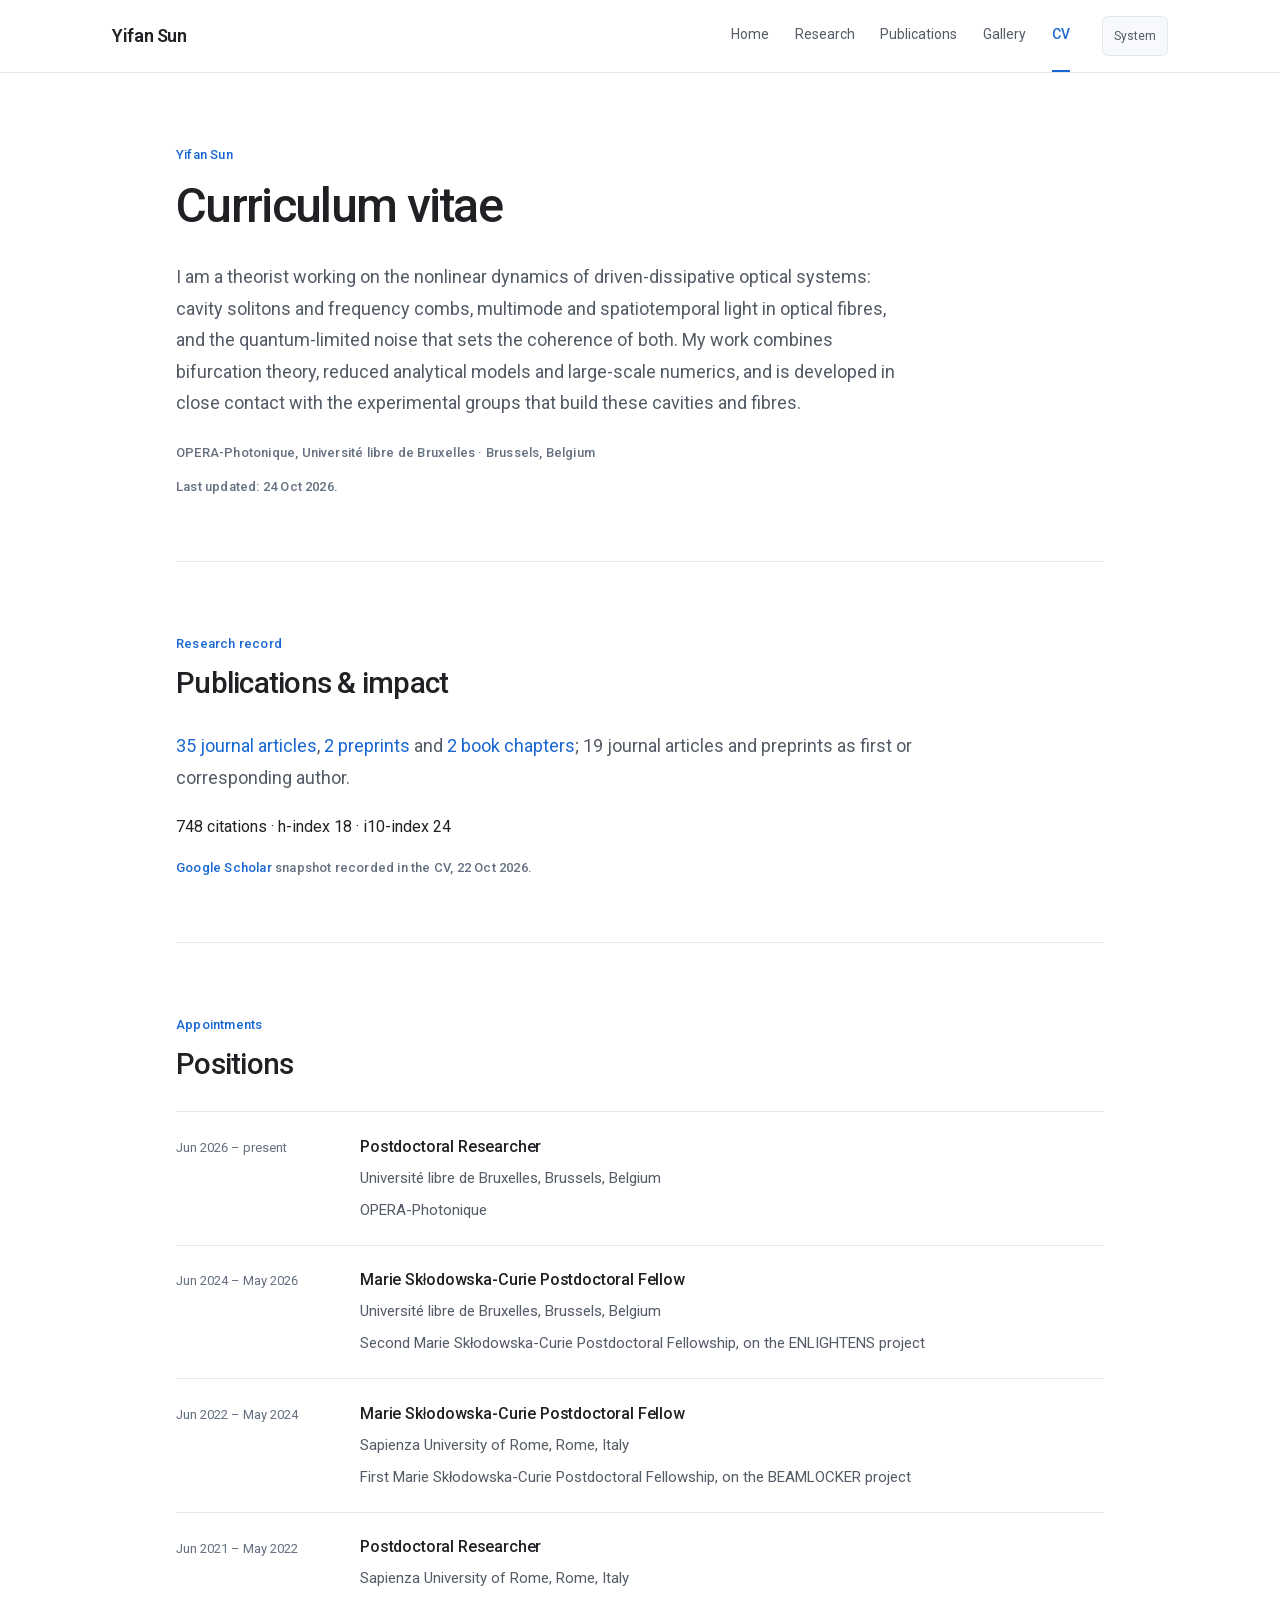
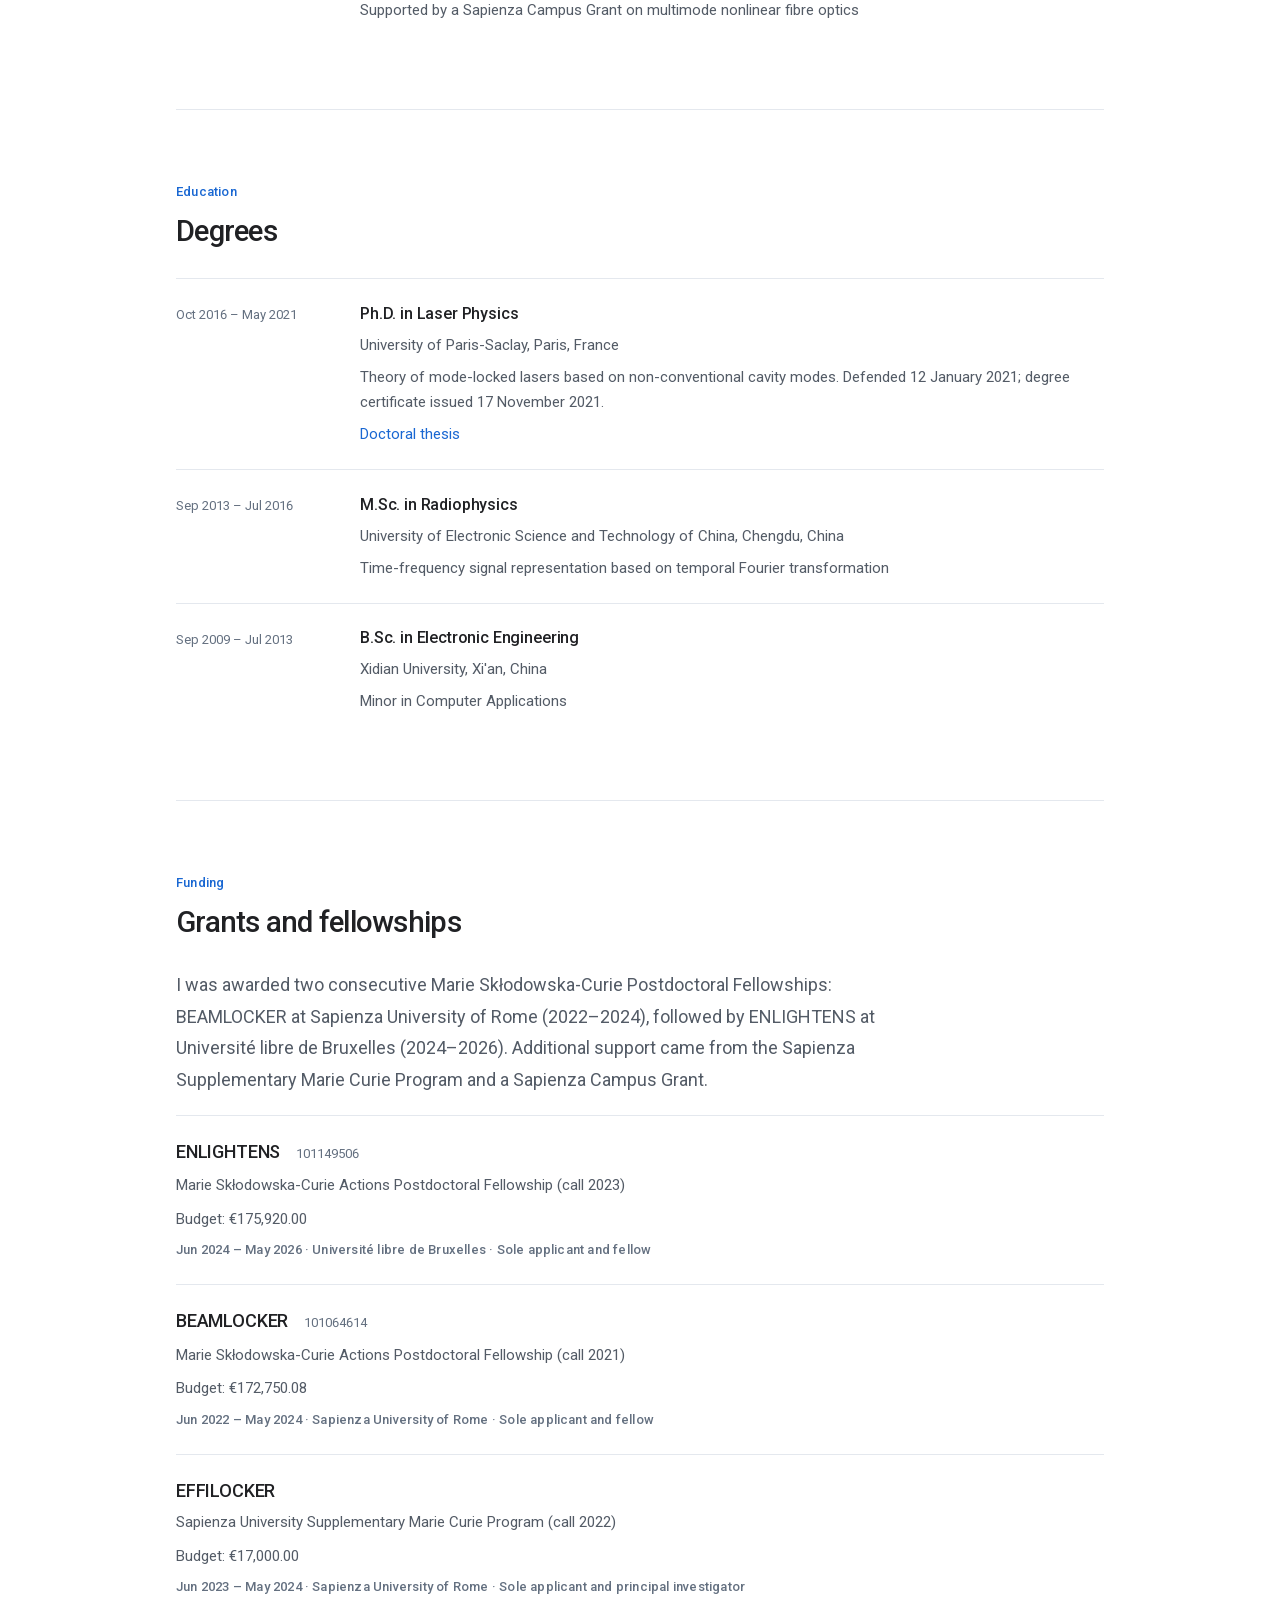
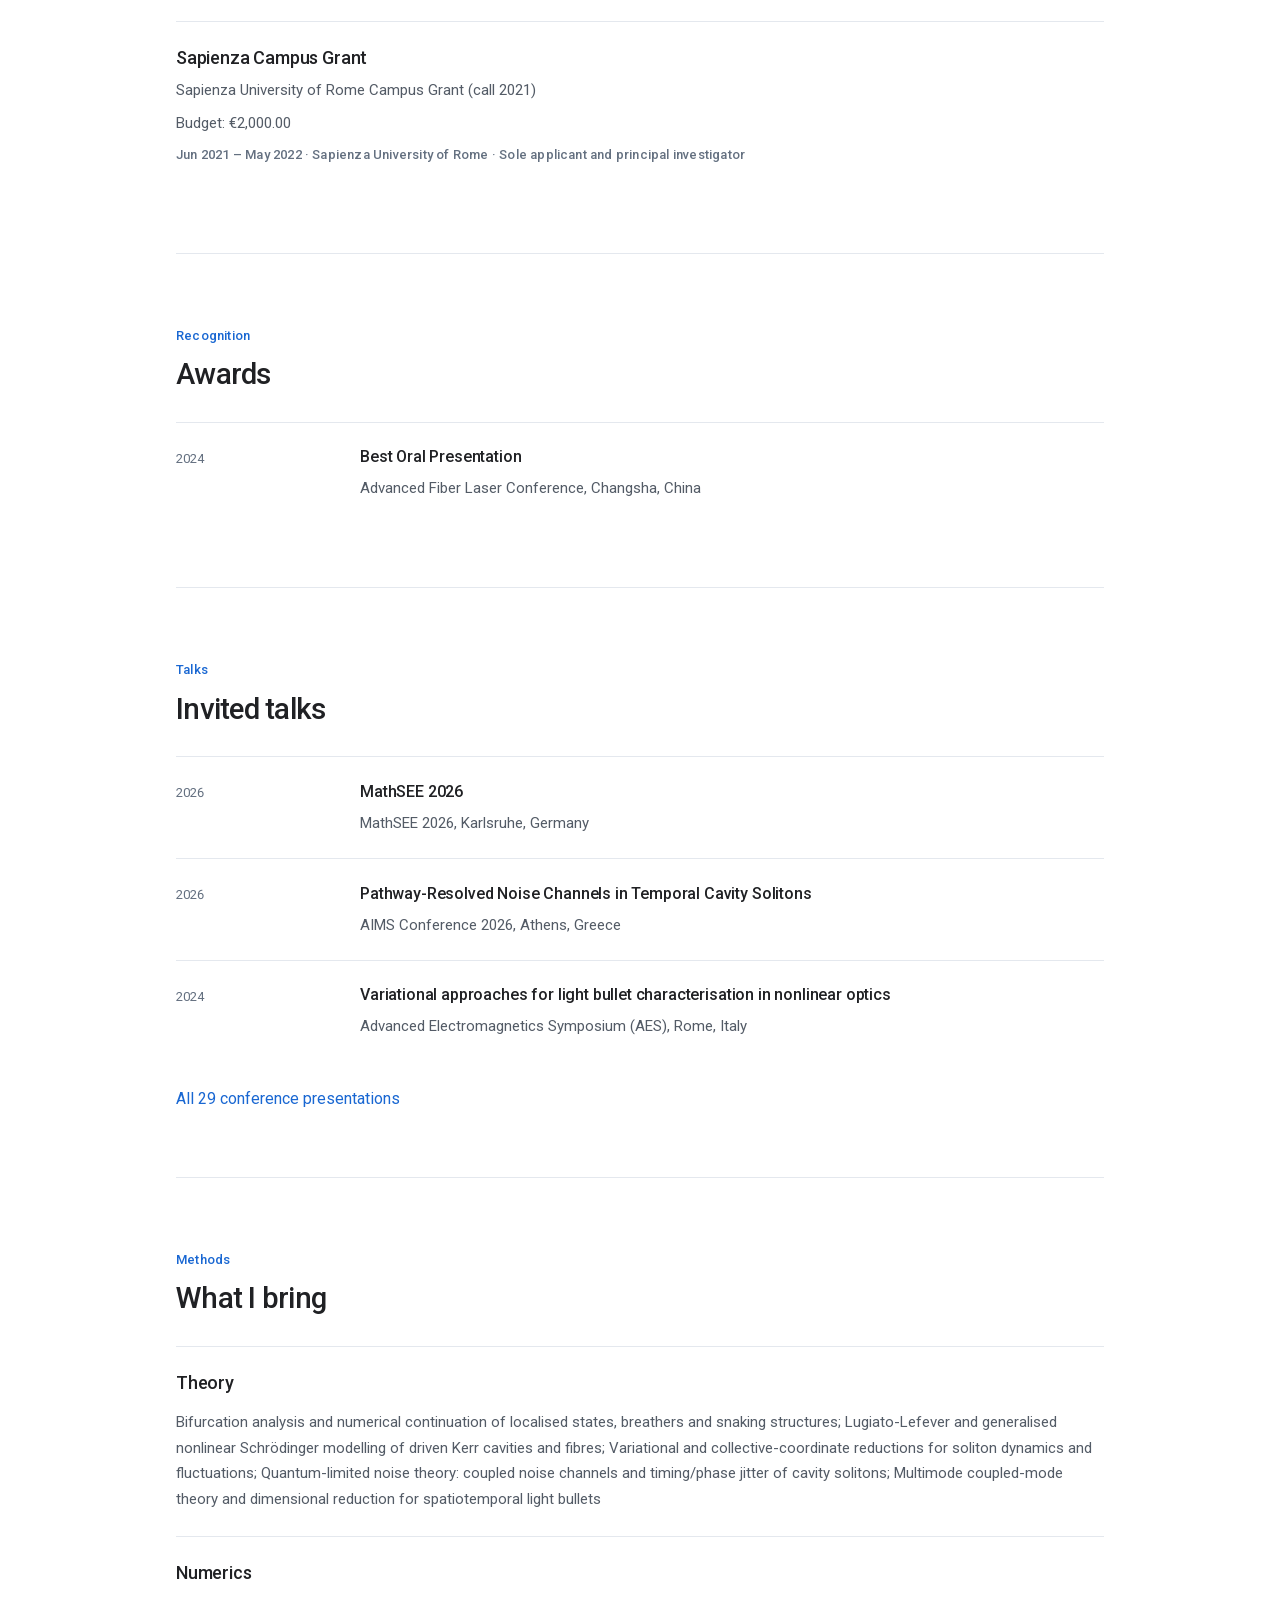
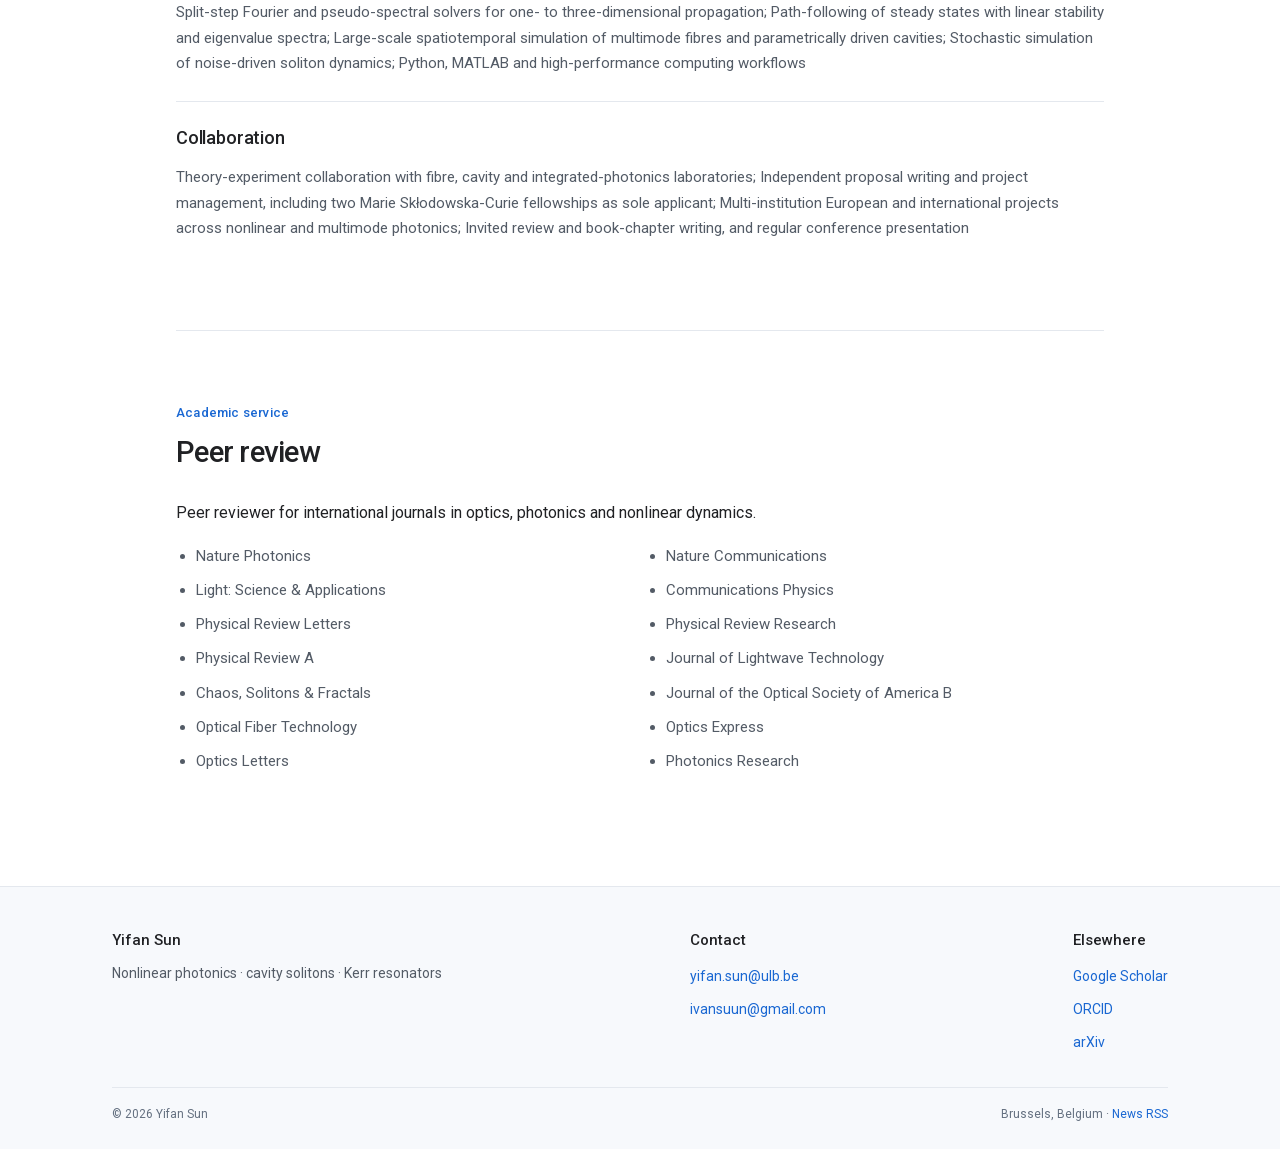
==== commit f5715cec: "Sync CV and publication records through October 2026" ====
--- a/cv/index.html
+++ b/cv/index.html
@@ -4,7 +4,7 @@
 <meta charset="utf-8">
 <meta name="viewport" content="width=device-width, initial-scale=1">
 <title>CV — Yifan Sun | Photonics Postdoc, ULB Brussels</title>
-<meta name="description" content="Curriculum vitae of Yifan Sun, Marie Skłodowska-Curie fellow in nonlinear photonics at ULB: education, fellowships, awards and cavity soliton research.">
+<meta name="description" content="Curriculum vitae of Yifan Sun, postdoctoral researcher at ULB: nonlinear photonics, education, Marie Skłodowska-Curie fellowships, grants and peer review.">
 <link rel="canonical" href="https://ivansuun.github.io/cv/">
 <meta name="author" content="Yifan Sun">
 <meta name="theme-color" content="#ffffff">
@@ -18,7 +18,7 @@
 
 <link rel="preload" href="/assets/fonts/roboto-var.woff2" as="font" type="font/woff2" crossorigin>
 <link rel="stylesheet" href="/assets/css/fonts.css?v=db969376">
-<link rel="stylesheet" href="/assets/css/site.css?v=a5258558">
+<link rel="stylesheet" href="/assets/css/site.css?v=2c9bfb44">
 <link rel="icon" href="/assets/img/favicon.svg" type="image/svg+xml">
 <link rel="alternate" type="application/rss+xml" title="Yifan Sun — news" href="/feed.xml">
 
@@ -27,20 +27,20 @@
 <meta property="og:locale" content="en_GB">
 <meta property="og:url" content="https://ivansuun.github.io/cv/">
 <meta property="og:title" content="CV — Yifan Sun | Photonics Postdoc, ULB Brussels">
-<meta property="og:description" content="Curriculum vitae of Yifan Sun, Marie Skłodowska-Curie fellow in nonlinear photonics at ULB: education, fellowships, awards and cavity soliton research.">
+<meta property="og:description" content="Curriculum vitae of Yifan Sun, postdoctoral researcher at ULB: nonlinear photonics, education, Marie Skłodowska-Curie fellowships, grants and peer review.">
 <meta property="og:image" content="https://ivansuun.github.io/assets/img/banners/home.png">
 <meta name="twitter:card" content="summary_large_image">
 <meta name="twitter:title" content="CV — Yifan Sun | Photonics Postdoc, ULB Brussels">
-<meta name="twitter:description" content="Curriculum vitae of Yifan Sun, Marie Skłodowska-Curie fellow in nonlinear photonics at ULB: education, fellowships, awards and cavity soliton research.">
+<meta name="twitter:description" content="Curriculum vitae of Yifan Sun, postdoctoral researcher at ULB: nonlinear photonics, education, Marie Skłodowska-Curie fellowships, grants and peer review.">
 <meta name="twitter:image" content="https://ivansuun.github.io/assets/img/banners/home.png">
 
-<script type="application/ld+json">{"@context":"https://schema.org","@graph":[{"@type":"Person","@id":"https://ivansuun.github.io/#person","name":"Yifan Sun","givenName":"Yifan","familyName":"Sun","jobTitle":"Marie Skłodowska-Curie Postdoctoral Fellow","description":"I am a Marie Skłodowska-Curie postdoctoral fellow at OPERA-Photonique, Université libre de Bruxelles, where I study how cavity solitons are born, interact and fall apart inside driven Kerr resonators.","url":"https://ivansuun.github.io/","email":"mailto:yifan.sun@ulb.be","affiliation":{"@type":"Organization","name":"OPERA-Photonique, Université libre de Bruxelles"},"knowsAbout":["Nonlinear optics","Cavity solitons","Kerr frequency combs","Multimode optical fibers","Dissipative solitons","Lugiato-Lefever equation","Photonics"],"sameAs":["https://scholar.google.com/citations?user=Bt99tw4AAAAJ","https://orcid.org/0000-0003-0676-8259","https://arxiv.org/a/0000-0003-0676-8259"]},{"@type":"WebSite","@id":"https://ivansuun.github.io/#website","url":"https://ivansuun.github.io/","name":"Yifan Sun","publisher":{"@id":"https://ivansuun.github.io/#person"}}]}</script>
+<script type="application/ld+json">{"@context":"https://schema.org","@graph":[{"@type":"Person","@id":"https://ivansuun.github.io/#person","name":"Yifan Sun","givenName":"Yifan","familyName":"Sun","jobTitle":"Postdoctoral Researcher","description":"I am a postdoctoral researcher at OPERA-Photonique, Université libre de Bruxelles, working on cavity solitons, frequency combs and noise in nonlinear optical resonators.","url":"https://ivansuun.github.io/","email":"mailto:yifan.sun@ulb.be","affiliation":{"@type":"Organization","name":"OPERA-Photonique, Université libre de Bruxelles"},"knowsAbout":["Nonlinear optics","Cavity solitons","Kerr frequency combs","Multimode optical fibers","Dissipative solitons","Lugiato-Lefever equation","Photonics"],"sameAs":["https://scholar.google.com/citations?user=Bt99tw4AAAAJ","https://orcid.org/0000-0003-0676-8259","https://arxiv.org/a/0000-0003-0676-8259"]},{"@type":"WebSite","@id":"https://ivansuun.github.io/#website","url":"https://ivansuun.github.io/","name":"Yifan Sun","publisher":{"@id":"https://ivansuun.github.io/#person"}}]}</script>
 </head>
 <body>
 <a class="skip" href="#main">Skip to content</a>
 <header class="site-header"><div class="spine"><div class="header-inner"><a class="brand" href="/">Yifan Sun</a><nav class="nav" aria-label="Main"><ul><li><a href="/">Home</a></li><li><a href="/research/">Research</a></li><li><a href="/publications/">Publications</a></li><li><a href="/gallery/">Gallery</a></li><li><a href="/cv/" aria-current="page">CV</a></li></ul></nav><button class="theme-toggle" type="button">auto</button></div></div></header>
 <main id="main">
-<div class="spine"><section class="section"><div class="section-head"><div class="section-label caps">Yifan Sun</div><h1 class="section-title">Curriculum vitae</h1></div><p class="lede">I am a theorist working on the nonlinear dynamics of driven-dissipative optical systems: cavity solitons and frequency combs, multimode and spatiotemporal light in optical fibres, and the quantum-limited noise that sets the coherence of both. My work combines bifurcation theory, reduced analytical models and large-scale numerics, and is developed in close contact with the experimental groups that build these cavities and fibres.</p><p class="caps" style="margin-top:var(--s5)">OPERA-Photonique, Université libre de Bruxelles · Brussels, Belgium</p></section><section class="section"><div class="section-head"><div class="section-label caps">Appointments</div><h2 class="section-title">Positions</h2></div><ul class="timeline"><li class="tl-item"><div class="tl-when m">Jun 2024 &ndash; May 2026</div><div><h3 class="tl-role">Marie Skłodowska-Curie Postdoctoral Fellow</h3><p class="tl-org">Université libre de Bruxelles, Brussels, Belgium</p><p class="tl-note">Second Marie Skłodowska-Curie Postdoctoral Fellowship, on the ENLIGHTENS project</p></div></li><li class="tl-item"><div class="tl-when m">Jun 2022 &ndash; May 2024</div><div><h3 class="tl-role">Marie Skłodowska-Curie Postdoctoral Fellow</h3><p class="tl-org">Sapienza University of Rome, Rome, Italy</p><p class="tl-note">First Marie Skłodowska-Curie Postdoctoral Fellowship, on the BEAMLOCKER project</p></div></li><li class="tl-item"><div class="tl-when m">Jun 2021 &ndash; May 2022</div><div><h3 class="tl-role">Postdoctoral Researcher</h3><p class="tl-org">Sapienza University of Rome, Rome, Italy</p><p class="tl-note">Supported by a Sapienza Campus Grant on multimode nonlinear fibre optics</p></div></li></ul></section><section class="section"><div class="section-head"><div class="section-label caps">Education</div><h2 class="section-title">Degrees</h2></div><ul class="timeline"><li class="tl-item"><div class="tl-when m">Oct 2016 &ndash; May 2021</div><div><h3 class="tl-role">Ph.D.</h3><p class="tl-org">University of Paris-Saclay, Paris, France</p><p class="tl-note">Mode-locking of Hermite-Gaussian modes in harmonic-cavity semiconductor nanolasers, including their dynamics, robustness and noise</p></div></li><li class="tl-item"><div class="tl-when m">Sep 2013 &ndash; Jun 2016</div><div><h3 class="tl-role">Master&#x27;s</h3><p class="tl-org">University of Electronic Science and Technology of China, Chengdu, China</p><p class="tl-note">Time-frequency signal representation based on temporal Fourier transformation</p></div></li><li class="tl-item"><div class="tl-when m">Sep 2009 &ndash; Jun 2013</div><div><h3 class="tl-role">Bachelor&#x27;s</h3><p class="tl-org">Xidian University, Xi&#x27;an, China</p></div></li></ul></section><section class="section"><div class="section-head"><div class="section-label caps">Funding</div><h2 class="section-title">Grants and fellowships</h2></div><p class="lede">I have been awarded two consecutive Marie Skłodowska-Curie Postdoctoral Fellowships as sole applicant — BEAMLOCKER (call 2021, Sapienza University of Rome) followed directly by ENLIGHTENS (call 2023, Université libre de Bruxelles) — which is rare: the scheme is highly competitive, each proposal was written and defended by me alone, and the second was won while the first was still running. Together with a Sapienza supplementary Marie Curie award and an earlier Sapienza Campus Grant, this has funded my research continuously since 2021.</p><article class="grant"><div class="grant-head"><h3 class="grant-acronym">ENLIGHTENS</h3><span class="grant-id m">101149506</span></div><p class="grant-scheme">Marie Skłodowska-Curie Actions Postdoctoral Fellowship (call 2023)</p><p class="grant-meta caps">Jun 2024 &ndash; May 2026 · Université libre de Bruxelles · Sole applicant and fellow</p></article><article class="grant"><div class="grant-head"><h3 class="grant-acronym">BEAMLOCKER</h3><span class="grant-id m">101064614</span></div><p class="grant-scheme">Marie Skłodowska-Curie Actions Postdoctoral Fellowship (call 2021)</p><p class="grant-meta caps">Jun 2022 &ndash; May 2024 · Sapienza University of Rome · Sole applicant and fellow</p></article><article class="grant"><div class="grant-head"><h3 class="grant-acronym">EFFILOCKER</h3><span class="grant-id m"></span></div><p class="grant-scheme">Sapienza University Supplementary Marie Curie Program (call 2022)</p><p class="grant-meta caps">Jun 2023 &ndash; May 2024 · Sapienza University of Rome · Sole applicant and principal investigator</p></article><article class="grant"><div class="grant-head"><h3 class="grant-acronym"></h3><span class="grant-id m"></span></div><p class="grant-scheme">Sapienza University of Rome Campus Grant (call 2021)</p><p class="grant-meta caps">Jun 2021 &ndash; May 2022 · Sapienza University of Rome · Sole applicant and principal investigator</p></article></section><section class="section"><div class="section-head"><div class="section-label caps">Recognition</div><h2 class="section-title">Awards</h2></div><ul class="timeline"><li class="tl-item"><div class="tl-when m">2024</div><div><h3 class="tl-role">Best Oral Presentation</h3><p class="tl-org">Advanced Fiber Laser Conference, Changsha, China</p></div></li></ul></section><section class="section"><div class="section-head"><div class="section-label caps">Talks</div><h2 class="section-title">Invited talks</h2></div><ul class="timeline"><li class="tl-item"><div class="tl-when m">2026</div><div><h3 class="tl-role">MathSEE 2026</h3><p class="tl-org">MathSEE 2026, Karlsruhe, Germany</p></div></li><li class="tl-item"><div class="tl-when m">2026</div><div><h3 class="tl-role">Pathway-Resolved Noise Channels in Temporal Cavity Solitons</h3><p class="tl-org">AIMS Conference 2026, Athens, Greece</p></div></li><li class="tl-item"><div class="tl-when m">2024</div><div><h3 class="tl-role">Variational approaches for light bullet characterisation in nonlinear optics</h3><p class="tl-org">Advanced Electromagnetics Symposium (AES), Rome, Italy</p></div></li></ul><p style="margin-top:var(--s5)"><a href="/publications/#type-conference">All 29 conference presentations</a></p></section><section class="section"><div class="section-head"><div class="section-label caps">Methods</div><h2 class="section-title">What I bring</h2></div><div class="thrusts"><div class="thrust"><h3>Theory</h3><p class="tl-note">Bifurcation analysis and numerical continuation of localised states, breathers and snaking structures; Lugiato-Lefever and generalised nonlinear Schrödinger modelling of driven Kerr cavities and fibres; Variational and collective-coordinate reductions for soliton dynamics and fluctuations; Quantum-limited noise theory: coupled noise channels and timing/phase jitter of cavity solitons; Multimode coupled-mode theory and dimensional reduction for spatiotemporal light bullets</p></div><div class="thrust"><h3>Numerics</h3><p class="tl-note">Split-step Fourier and pseudo-spectral solvers for one- to three-dimensional propagation; Path-following of steady states with linear stability and eigenvalue spectra; Large-scale spatiotemporal simulation of multimode fibres and parametrically driven cavities; Stochastic simulation of noise-driven soliton dynamics; Python, MATLAB and high-performance computing workflows</p></div><div class="thrust"><h3>Collaboration</h3><p class="tl-note">Theory-experiment collaboration with fibre, cavity and integrated-photonics laboratories; Independent proposal writing and project management, including two Marie Skłodowska-Curie fellowships as sole applicant; Multi-institution European and international projects across nonlinear and multimode photonics; Invited review and book-chapter writing, and regular conference presentation</p></div></div></section></div>
+<div class="spine"><section class="section"><div class="section-head"><div class="section-label caps">Yifan Sun</div><h1 class="section-title">Curriculum vitae</h1></div><p class="lede">I am a theorist working on the nonlinear dynamics of driven-dissipative optical systems: cavity solitons and frequency combs, multimode and spatiotemporal light in optical fibres, and the quantum-limited noise that sets the coherence of both. My work combines bifurcation theory, reduced analytical models and large-scale numerics, and is developed in close contact with the experimental groups that build these cavities and fibres.</p><p class="caps" style="margin-top:var(--s5)">OPERA-Photonique, Université libre de Bruxelles · Brussels, Belgium</p><p class="caps">Last updated: <time datetime="2026-10-24">24 Oct 2026</time>.</p></section><section class="section"><div class="section-head"><div class="section-label caps">Research record</div><h2 class="section-title">Publications &amp; impact</h2></div><p class="lede"><a href="/publications/#type-journal">35 journal articles</a>, <a href="/publications/#type-preprint">2 preprints</a> and <a href="/publications/#type-chapter">2 book chapters</a>; 19 journal articles and preprints as first or corresponding author.</p><p>748 citations · h-index 18 · i10-index 24</p><p class="caps"><a href="https://scholar.google.com/citations?user=Bt99tw4AAAAJ">Google Scholar</a> snapshot recorded in the CV, <time datetime="2026-10-22">22 Oct 2026</time>.</p></section><section class="section"><div class="section-head"><div class="section-label caps">Appointments</div><h2 class="section-title">Positions</h2></div><ul class="timeline"><li class="tl-item"><div class="tl-when m">Jun 2026 &ndash; present</div><div><h3 class="tl-role">Postdoctoral Researcher</h3><p class="tl-org">Université libre de Bruxelles, Brussels, Belgium</p><p class="tl-note">OPERA-Photonique</p></div></li><li class="tl-item"><div class="tl-when m">Jun 2024 &ndash; May 2026</div><div><h3 class="tl-role">Marie Skłodowska-Curie Postdoctoral Fellow</h3><p class="tl-org">Université libre de Bruxelles, Brussels, Belgium</p><p class="tl-note">Second Marie Skłodowska-Curie Postdoctoral Fellowship, on the ENLIGHTENS project</p></div></li><li class="tl-item"><div class="tl-when m">Jun 2022 &ndash; May 2024</div><div><h3 class="tl-role">Marie Skłodowska-Curie Postdoctoral Fellow</h3><p class="tl-org">Sapienza University of Rome, Rome, Italy</p><p class="tl-note">First Marie Skłodowska-Curie Postdoctoral Fellowship, on the BEAMLOCKER project</p></div></li><li class="tl-item"><div class="tl-when m">Jun 2021 &ndash; May 2022</div><div><h3 class="tl-role">Postdoctoral Researcher</h3><p class="tl-org">Sapienza University of Rome, Rome, Italy</p><p class="tl-note">Supported by a Sapienza Campus Grant on multimode nonlinear fibre optics</p></div></li></ul></section><section class="section"><div class="section-head"><div class="section-label caps">Education</div><h2 class="section-title">Degrees</h2></div><ul class="timeline"><li class="tl-item"><div class="tl-when m">Oct 2016 &ndash; May 2021</div><div><h3 class="tl-role">Ph.D. in Laser Physics</h3><p class="tl-org">University of Paris-Saclay, Paris, France</p><p class="tl-note">Theory of mode-locked lasers based on non-conventional cavity modes. Defended 12 January 2021; degree certificate issued 17 November 2021.</p><p class="tl-note"><a href="https://theses.fr/2021UPASP003">Doctoral thesis</a></p></div></li><li class="tl-item"><div class="tl-when m">Sep 2013 &ndash; Jul 2016</div><div><h3 class="tl-role">M.Sc. in Radiophysics</h3><p class="tl-org">University of Electronic Science and Technology of China, Chengdu, China</p><p class="tl-note">Time-frequency signal representation based on temporal Fourier transformation</p></div></li><li class="tl-item"><div class="tl-when m">Sep 2009 &ndash; Jul 2013</div><div><h3 class="tl-role">B.Sc. in Electronic Engineering</h3><p class="tl-org">Xidian University, Xi&#x27;an, China</p><p class="tl-note">Minor in Computer Applications</p></div></li></ul></section><section class="section"><div class="section-head"><div class="section-label caps">Funding</div><h2 class="section-title">Grants and fellowships</h2></div><p class="lede">I was awarded two consecutive Marie Skłodowska-Curie Postdoctoral Fellowships: BEAMLOCKER at Sapienza University of Rome (2022–2024), followed by ENLIGHTENS at Université libre de Bruxelles (2024–2026). Additional support came from the Sapienza Supplementary Marie Curie Program and a Sapienza Campus Grant.</p><article class="grant"><div class="grant-head"><h3 class="grant-acronym">ENLIGHTENS</h3><span class="grant-id m">101149506</span></div><p class="grant-scheme">Marie Skłodowska-Curie Actions Postdoctoral Fellowship (call 2023)</p><p class="tl-note">Budget: €175,920.00</p><p class="grant-meta caps">Jun 2024 &ndash; May 2026 · Université libre de Bruxelles · Sole applicant and fellow</p></article><article class="grant"><div class="grant-head"><h3 class="grant-acronym">BEAMLOCKER</h3><span class="grant-id m">101064614</span></div><p class="grant-scheme">Marie Skłodowska-Curie Actions Postdoctoral Fellowship (call 2021)</p><p class="tl-note">Budget: €172,750.08</p><p class="grant-meta caps">Jun 2022 &ndash; May 2024 · Sapienza University of Rome · Sole applicant and fellow</p></article><article class="grant"><div class="grant-head"><h3 class="grant-acronym">EFFILOCKER</h3><span class="grant-id m"></span></div><p class="grant-scheme">Sapienza University Supplementary Marie Curie Program (call 2022)</p><p class="tl-note">Budget: €17,000.00</p><p class="grant-meta caps">Jun 2023 &ndash; May 2024 · Sapienza University of Rome · Sole applicant and principal investigator</p></article><article class="grant"><div class="grant-head"><h3 class="grant-acronym">Sapienza Campus Grant</h3><span class="grant-id m"></span></div><p class="grant-scheme">Sapienza University of Rome Campus Grant (call 2021)</p><p class="tl-note">Budget: €2,000.00</p><p class="grant-meta caps">Jun 2021 &ndash; May 2022 · Sapienza University of Rome · Sole applicant and principal investigator</p></article></section><section class="section"><div class="section-head"><div class="section-label caps">Recognition</div><h2 class="section-title">Awards</h2></div><ul class="timeline"><li class="tl-item"><div class="tl-when m">2024</div><div><h3 class="tl-role">Best Oral Presentation</h3><p class="tl-org">Advanced Fiber Laser Conference, Changsha, China</p></div></li></ul></section><section class="section"><div class="section-head"><div class="section-label caps">Talks</div><h2 class="section-title">Invited talks</h2></div><ul class="timeline"><li class="tl-item"><div class="tl-when m">2026</div><div><h3 class="tl-role">MathSEE 2026</h3><p class="tl-org">MathSEE 2026, Karlsruhe, Germany</p></div></li><li class="tl-item"><div class="tl-when m">2026</div><div><h3 class="tl-role">Pathway-Resolved Noise Channels in Temporal Cavity Solitons</h3><p class="tl-org">AIMS Conference 2026, Athens, Greece</p></div></li><li class="tl-item"><div class="tl-when m">2024</div><div><h3 class="tl-role">Variational approaches for light bullet characterisation in nonlinear optics</h3><p class="tl-org">Advanced Electromagnetics Symposium (AES), Rome, Italy</p></div></li></ul><p style="margin-top:var(--s5)"><a href="/publications/#type-conference">All 29 conference presentations</a></p></section><section class="section"><div class="section-head"><div class="section-label caps">Methods</div><h2 class="section-title">What I bring</h2></div><div class="thrusts"><div class="thrust"><h3>Theory</h3><p class="tl-note">Bifurcation analysis and numerical continuation of localised states, breathers and snaking structures; Lugiato-Lefever and generalised nonlinear Schrödinger modelling of driven Kerr cavities and fibres; Variational and collective-coordinate reductions for soliton dynamics and fluctuations; Quantum-limited noise theory: coupled noise channels and timing/phase jitter of cavity solitons; Multimode coupled-mode theory and dimensional reduction for spatiotemporal light bullets</p></div><div class="thrust"><h3>Numerics</h3><p class="tl-note">Split-step Fourier and pseudo-spectral solvers for one- to three-dimensional propagation; Path-following of steady states with linear stability and eigenvalue spectra; Large-scale spatiotemporal simulation of multimode fibres and parametrically driven cavities; Stochastic simulation of noise-driven soliton dynamics; Python, MATLAB and high-performance computing workflows</p></div><div class="thrust"><h3>Collaboration</h3><p class="tl-note">Theory-experiment collaboration with fibre, cavity and integrated-photonics laboratories; Independent proposal writing and project management, including two Marie Skłodowska-Curie fellowships as sole applicant; Multi-institution European and international projects across nonlinear and multimode photonics; Invited review and book-chapter writing, and regular conference presentation</p></div></div></section><section class="section"><div class="section-head"><div class="section-label caps">Academic service</div><h2 class="section-title">Peer review</h2></div><p>Peer reviewer for international journals in optics, photonics and nonlinear dynamics.</p><ul class="review-journals"><li>Nature Photonics</li><li>Nature Communications</li><li>Light: Science &amp; Applications</li><li>Communications Physics</li><li>Physical Review Letters</li><li>Physical Review Research</li><li>Physical Review A</li><li>Journal of Lightwave Technology</li><li>Chaos, Solitons &amp; Fractals</li><li>Journal of the Optical Society of America B</li><li>Optical Fiber Technology</li><li>Optics Express</li><li>Optics Letters</li><li>Photonics Research</li></ul></section></div>
 </main>
 <footer class="site-footer"><div class="spine"><div class="footer-inner"><div class="footer-block footer-identity"><h2>Yifan Sun</h2><p>Nonlinear photonics · cavity solitons · Kerr resonators</p></div><div class="footer-block"><h2>Contact</h2><ul class="footer-list"><li><a href="mailto:yifan.sun@ulb.be">yifan.sun@ulb.be</a></li><li><a href="mailto:ivansuun@gmail.com">ivansuun@gmail.com</a></li></ul></div><div class="footer-block"><h2>Elsewhere</h2><ul class="footer-list"><li><a href="https://scholar.google.com/citations?user=Bt99tw4AAAAJ" rel="noopener me">Google Scholar</a></li><li><a href="https://orcid.org/0000-0003-0676-8259" rel="noopener me">ORCID</a></li><li><a href="https://arxiv.org/a/0000-0003-0676-8259" rel="noopener me">arXiv</a></li></ul></div></div><div class="colophon"><span>&copy; <span data-year>2026</span> Yifan Sun</span><span>Brussels, Belgium · <a href="/feed.xml">News RSS</a></span></div></div></footer>
 <script src="/assets/js/site.js?v=5c2c7612" defer></script>
--- a/assets/css/site.css
+++ b/assets/css/site.css
@@ -203,6 +203,17 @@
 .grant-id { color: var(--ink-faint); font-size: .8125rem; }
 .grant-scheme { color: var(--ink-muted); font-size: .9375rem; margin: .5rem 0; }
 .grant-meta { margin-top: .5rem; }
+.review-journals {
+  display: grid;
+  grid-template-columns: repeat(2, minmax(0, 1fr));
+  gap: .55rem 2rem;
+  padding-left: 1.25rem;
+  font-size: .9375rem;
+  color: var(--ink-muted);
+}
+@media (width < 40rem) {
+  .review-journals { grid-template-columns: 1fr; }
+}
 
 /* Figures and click-to-play media */
 figure { margin: 2.5rem 0; }
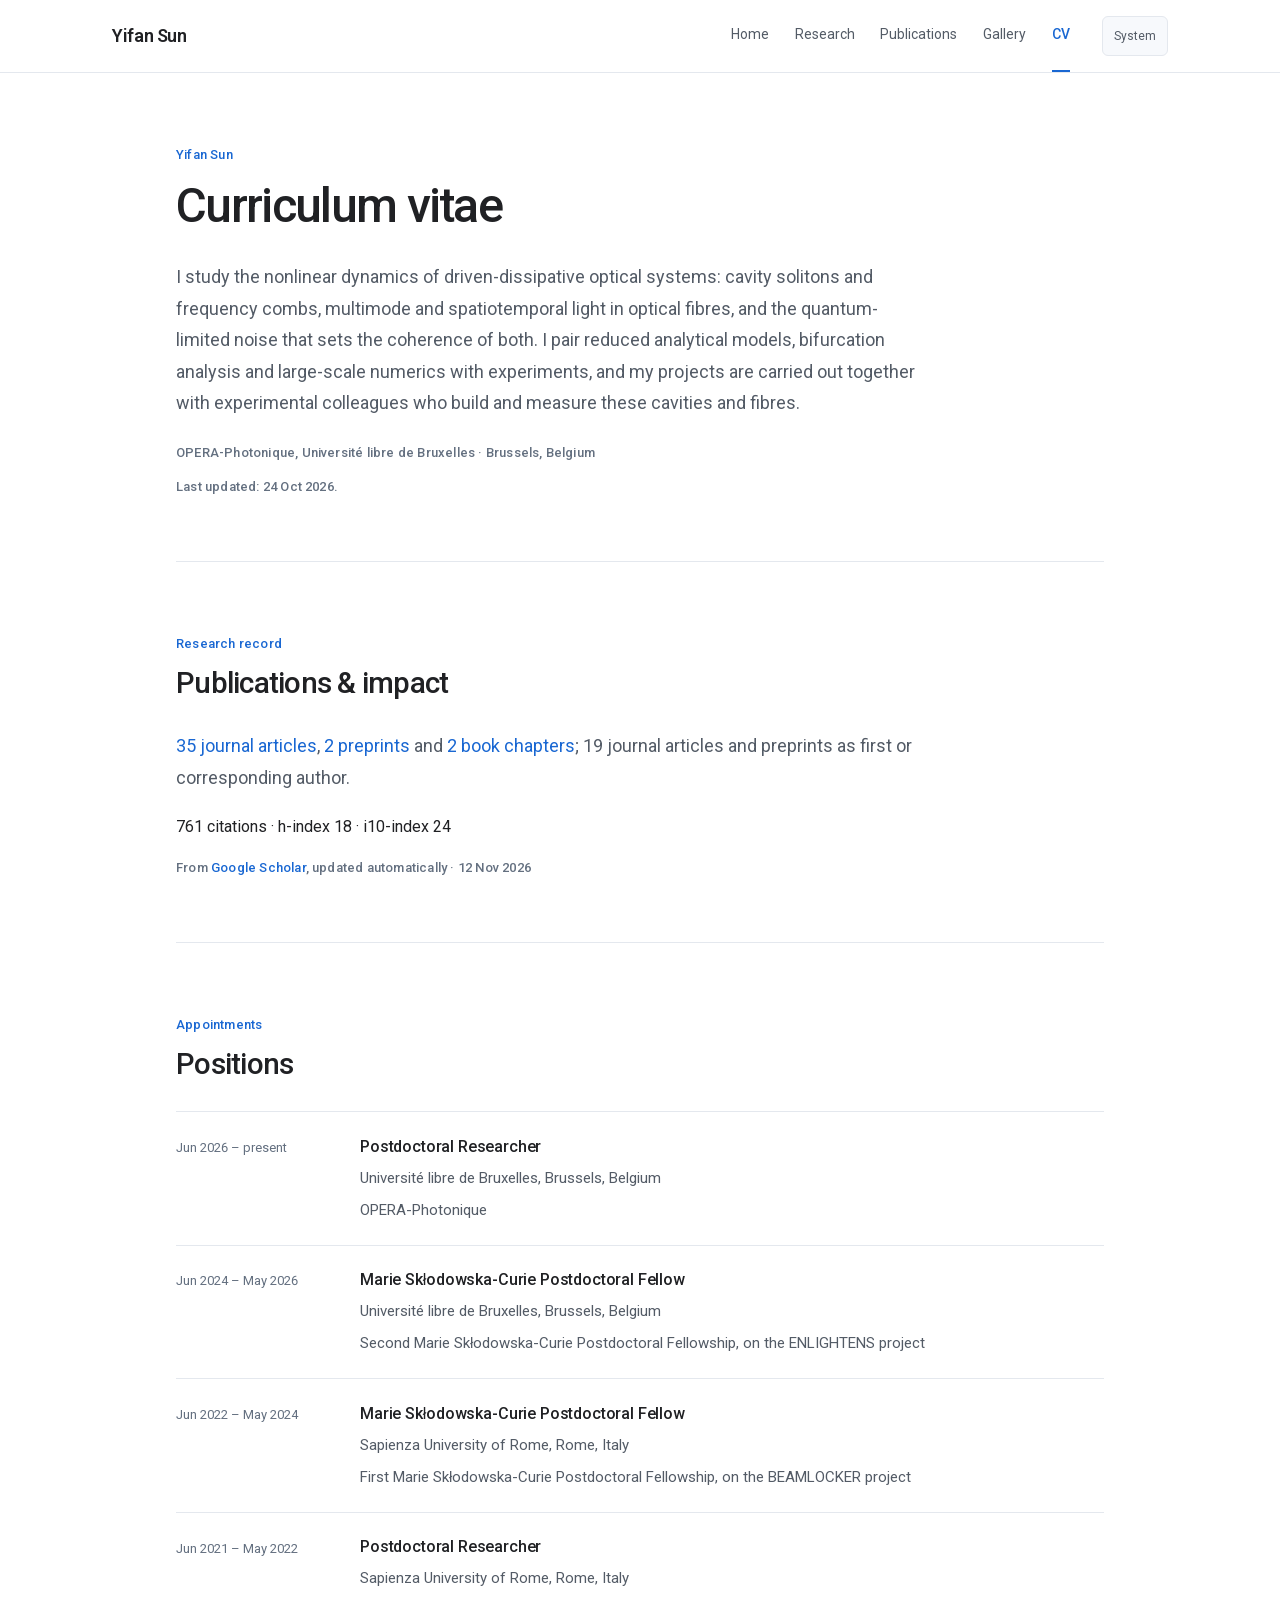
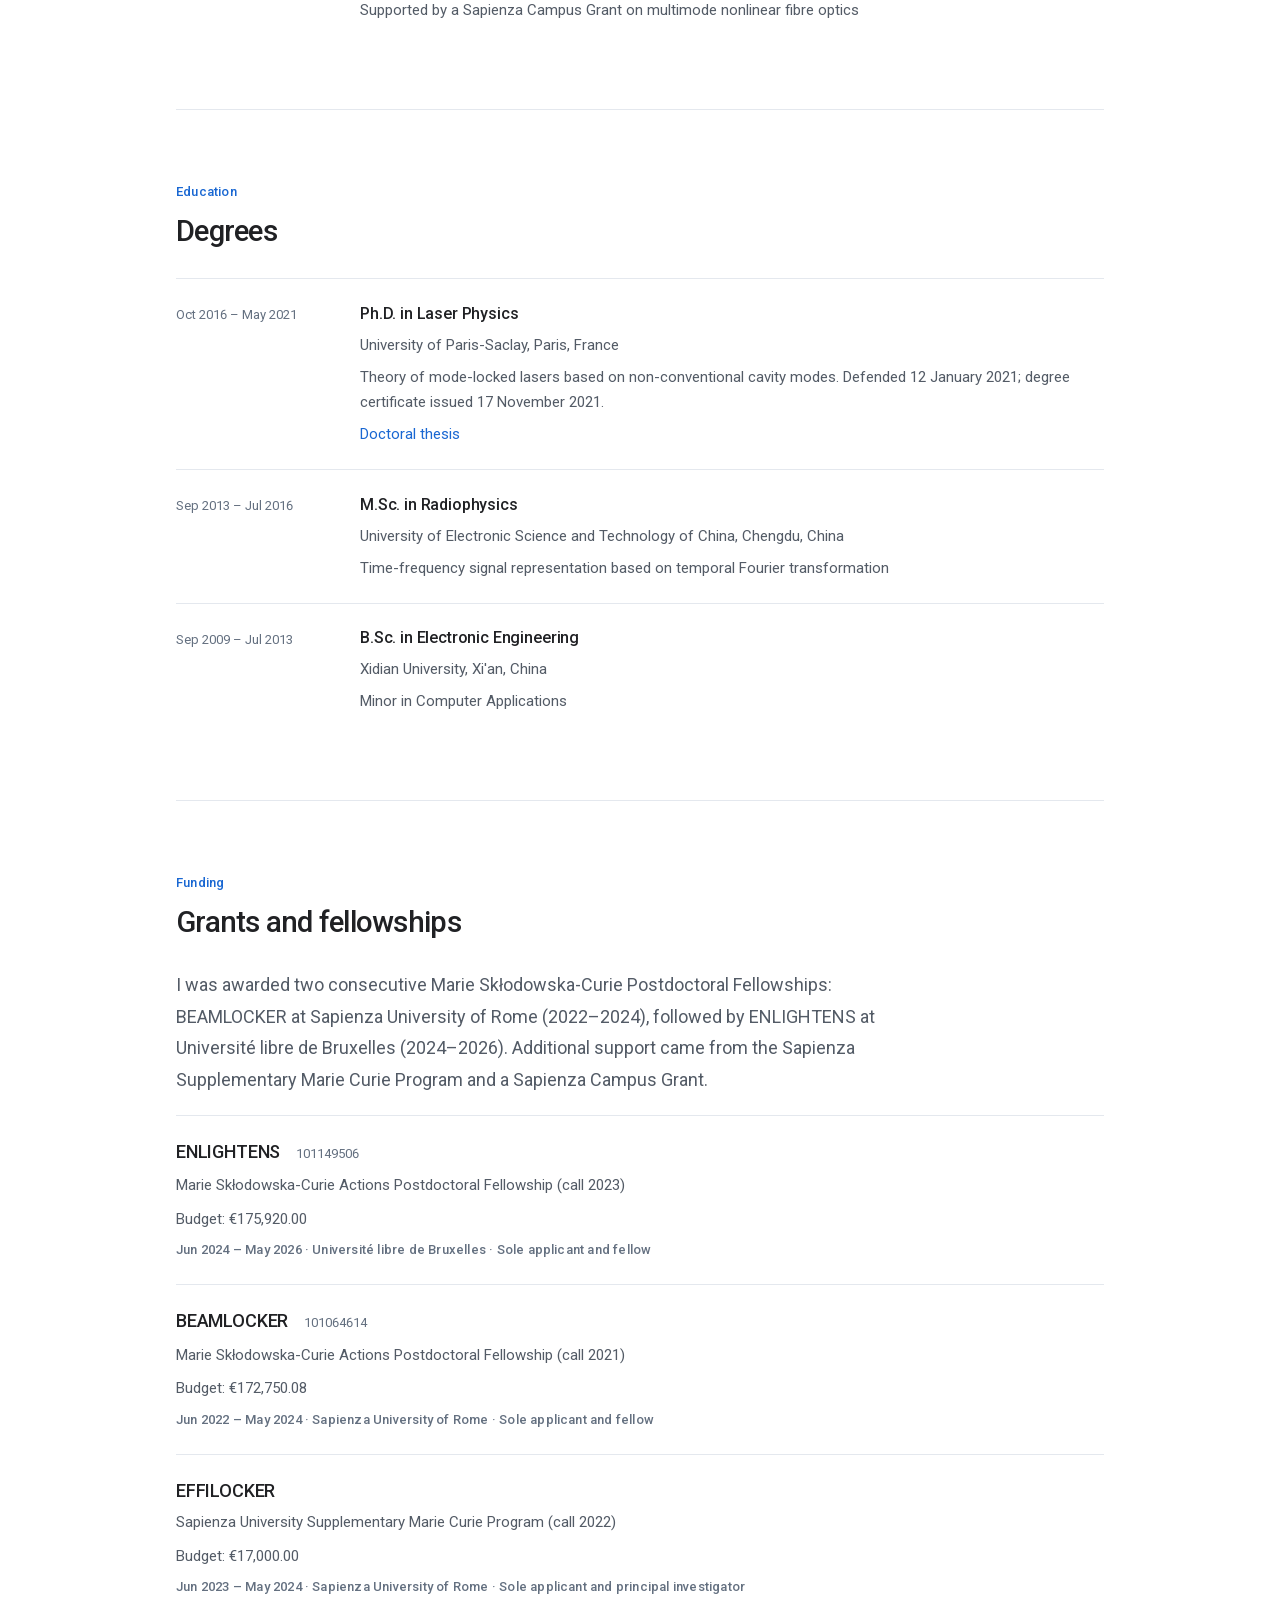
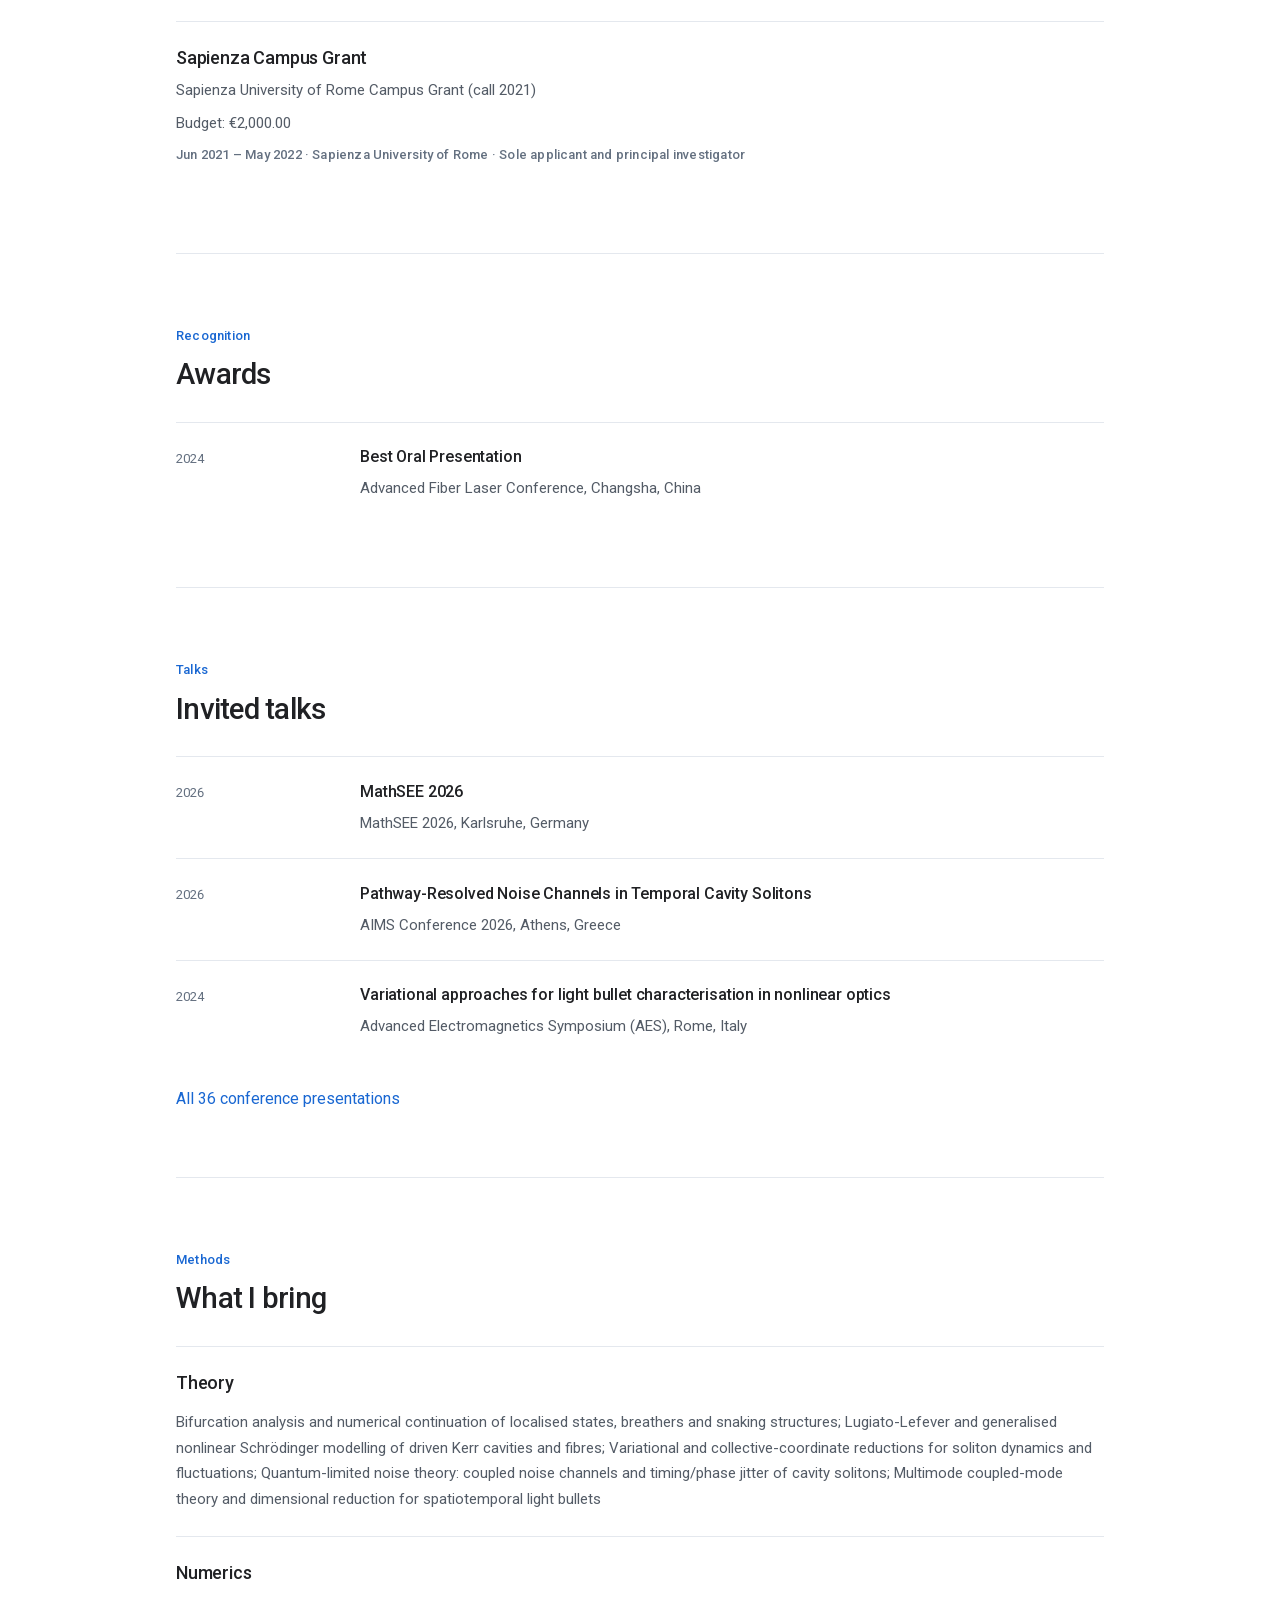
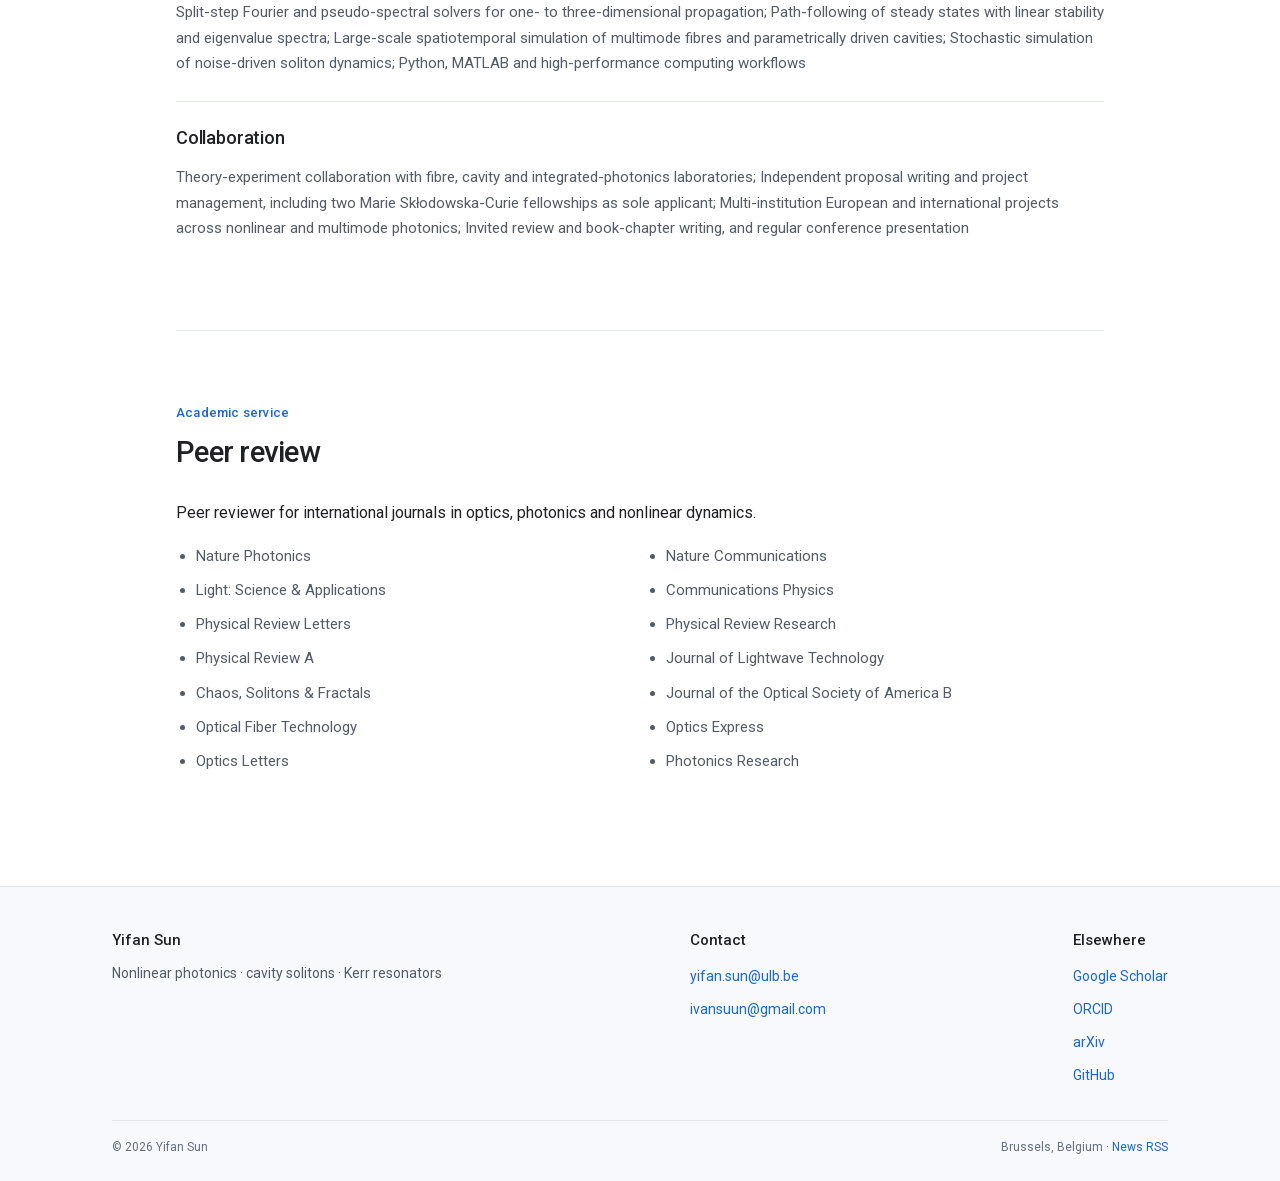
==== commit c58e50a1: "Personal research website" ====
--- a/cv/index.html
+++ b/cv/index.html
@@ -5,45 +5,46 @@
 <meta name="viewport" content="width=device-width, initial-scale=1">
 <title>CV — Yifan Sun | Photonics Postdoc, ULB Brussels</title>
 <meta name="description" content="Curriculum vitae of Yifan Sun, postdoctoral researcher at ULB: nonlinear photonics, education, Marie Skłodowska-Curie fellowships, grants and peer review.">
-<link rel="canonical" href="https://ivansuun.github.io/cv/">
+<link rel="canonical" href="https://sunoptics.github.io/cv/">
 <meta name="author" content="Yifan Sun">
 <meta name="theme-color" content="#ffffff">
 
 <!-- Stamp the theme before first paint, or every dark-mode visitor gets a white flash. -->
 <script>
-(function(){try{var t=localStorage.getItem('theme');if(t==='dark'||t==='light'){document.documentElement.setAttribute('data-theme',t);}
+(function(){try{var t=localStorage.getItem('theme-choice');if(t==='dark'||t==='light'){document.documentElement.setAttribute('data-theme',t);}
 var d=t==='dark'||(t!=='light'&&window.matchMedia('(prefers-color-scheme: dark)').matches);
 var m=document.querySelector('meta[name="theme-color"]');if(m)m.setAttribute('content',d?'#15181d':'#ffffff');}catch(e){}})();
 </script>
 
 <link rel="preload" href="/assets/fonts/roboto-var.woff2" as="font" type="font/woff2" crossorigin>
 <link rel="stylesheet" href="/assets/css/fonts.css?v=db969376">
-<link rel="stylesheet" href="/assets/css/site.css?v=2c9bfb44">
+<link rel="stylesheet" href="/assets/css/site.css?v=69e48b1d">
 <link rel="icon" href="/assets/img/favicon.svg" type="image/svg+xml">
 <link rel="alternate" type="application/rss+xml" title="Yifan Sun — news" href="/feed.xml">
 
 <meta property="og:type" content="website">
 <meta property="og:site_name" content="Yifan Sun">
 <meta property="og:locale" content="en_GB">
-<meta property="og:url" content="https://ivansuun.github.io/cv/">
+<meta property="og:url" content="https://sunoptics.github.io/cv/">
 <meta property="og:title" content="CV — Yifan Sun | Photonics Postdoc, ULB Brussels">
 <meta property="og:description" content="Curriculum vitae of Yifan Sun, postdoctoral researcher at ULB: nonlinear photonics, education, Marie Skłodowska-Curie fellowships, grants and peer review.">
-<meta property="og:image" content="https://ivansuun.github.io/assets/img/banners/home.png">
+<meta property="og:image" content="https://sunoptics.github.io/assets/img/banners/home.png">
 <meta name="twitter:card" content="summary_large_image">
 <meta name="twitter:title" content="CV — Yifan Sun | Photonics Postdoc, ULB Brussels">
 <meta name="twitter:description" content="Curriculum vitae of Yifan Sun, postdoctoral researcher at ULB: nonlinear photonics, education, Marie Skłodowska-Curie fellowships, grants and peer review.">
-<meta name="twitter:image" content="https://ivansuun.github.io/assets/img/banners/home.png">
+<meta name="twitter:image" content="https://sunoptics.github.io/assets/img/banners/home.png">
 
-<script type="application/ld+json">{"@context":"https://schema.org","@graph":[{"@type":"Person","@id":"https://ivansuun.github.io/#person","name":"Yifan Sun","givenName":"Yifan","familyName":"Sun","jobTitle":"Postdoctoral Researcher","description":"I am a postdoctoral researcher at OPERA-Photonique, Université libre de Bruxelles, working on cavity solitons, frequency combs and noise in nonlinear optical resonators.","url":"https://ivansuun.github.io/","email":"mailto:yifan.sun@ulb.be","affiliation":{"@type":"Organization","name":"OPERA-Photonique, Université libre de Bruxelles"},"knowsAbout":["Nonlinear optics","Cavity solitons","Kerr frequency combs","Multimode optical fibers","Dissipative solitons","Lugiato-Lefever equation","Photonics"],"sameAs":["https://scholar.google.com/citations?user=Bt99tw4AAAAJ","https://orcid.org/0000-0003-0676-8259","https://arxiv.org/a/0000-0003-0676-8259"]},{"@type":"WebSite","@id":"https://ivansuun.github.io/#website","url":"https://ivansuun.github.io/","name":"Yifan Sun","publisher":{"@id":"https://ivansuun.github.io/#person"}}]}</script>
+<script type="application/ld+json">{"@context":"https://schema.org","@graph":[{"@type":"Person","@id":"https://sunoptics.github.io/#person","name":"Yifan Sun","givenName":"Yifan","familyName":"Sun","jobTitle":"Postdoctoral Researcher","description":"I am a postdoctoral researcher at OPERA-Photonique, Université libre de Bruxelles, working on cavity solitons, frequency combs and noise in nonlinear optical resonators.","url":"https://sunoptics.github.io/","email":"mailto:yifan.sun@ulb.be","affiliation":{"@type":"Organization","name":"OPERA-Photonique, Université libre de Bruxelles"},"knowsAbout":["Nonlinear optics","Cavity solitons","Kerr frequency combs","Multimode optical fibers","Dissipative solitons","Lugiato-Lefever equation","Photonics"],"sameAs":["https://scholar.google.com/citations?user=Bt99tw4AAAAJ","https://orcid.org/0000-0003-0676-8259","https://arxiv.org/a/0000-0003-0676-8259","https://github.com/SunOptics"]},{"@type":"WebSite","@id":"https://sunoptics.github.io/#website","url":"https://sunoptics.github.io/","name":"Yifan Sun","publisher":{"@id":"https://sunoptics.github.io/#person"}}]}</script>
 </head>
 <body>
 <a class="skip" href="#main">Skip to content</a>
-<header class="site-header"><div class="spine"><div class="header-inner"><a class="brand" href="/">Yifan Sun</a><nav class="nav" aria-label="Main"><ul><li><a href="/">Home</a></li><li><a href="/research/">Research</a></li><li><a href="/publications/">Publications</a></li><li><a href="/gallery/">Gallery</a></li><li><a href="/cv/" aria-current="page">CV</a></li></ul></nav><button class="theme-toggle" type="button">auto</button></div></div></header>
+<header class="site-header"><div class="spine"><div class="header-inner"><a class="brand" href="/">Yifan Sun</a><nav class="nav" aria-label="Main"><ul><li><a href="/">Home</a></li><li><a href="/research/">Research</a></li><li><a href="/publications/">Publications</a></li><li><a href="/gallery/">Gallery</a></li><li><a href="/cv/" aria-current="page">CV</a></li></ul></nav><button class="theme-toggle" type="button">System</button></div></div></header>
 <main id="main">
-<div class="spine"><section class="section"><div class="section-head"><div class="section-label caps">Yifan Sun</div><h1 class="section-title">Curriculum vitae</h1></div><p class="lede">I am a theorist working on the nonlinear dynamics of driven-dissipative optical systems: cavity solitons and frequency combs, multimode and spatiotemporal light in optical fibres, and the quantum-limited noise that sets the coherence of both. My work combines bifurcation theory, reduced analytical models and large-scale numerics, and is developed in close contact with the experimental groups that build these cavities and fibres.</p><p class="caps" style="margin-top:var(--s5)">OPERA-Photonique, Université libre de Bruxelles · Brussels, Belgium</p><p class="caps">Last updated: <time datetime="2026-10-24">24 Oct 2026</time>.</p></section><section class="section"><div class="section-head"><div class="section-label caps">Research record</div><h2 class="section-title">Publications &amp; impact</h2></div><p class="lede"><a href="/publications/#type-journal">35 journal articles</a>, <a href="/publications/#type-preprint">2 preprints</a> and <a href="/publications/#type-chapter">2 book chapters</a>; 19 journal articles and preprints as first or corresponding author.</p><p>748 citations · h-index 18 · i10-index 24</p><p class="caps"><a href="https://scholar.google.com/citations?user=Bt99tw4AAAAJ">Google Scholar</a> snapshot recorded in the CV, <time datetime="2026-10-22">22 Oct 2026</time>.</p></section><section class="section"><div class="section-head"><div class="section-label caps">Appointments</div><h2 class="section-title">Positions</h2></div><ul class="timeline"><li class="tl-item"><div class="tl-when m">Jun 2026 &ndash; present</div><div><h3 class="tl-role">Postdoctoral Researcher</h3><p class="tl-org">Université libre de Bruxelles, Brussels, Belgium</p><p class="tl-note">OPERA-Photonique</p></div></li><li class="tl-item"><div class="tl-when m">Jun 2024 &ndash; May 2026</div><div><h3 class="tl-role">Marie Skłodowska-Curie Postdoctoral Fellow</h3><p class="tl-org">Université libre de Bruxelles, Brussels, Belgium</p><p class="tl-note">Second Marie Skłodowska-Curie Postdoctoral Fellowship, on the ENLIGHTENS project</p></div></li><li class="tl-item"><div class="tl-when m">Jun 2022 &ndash; May 2024</div><div><h3 class="tl-role">Marie Skłodowska-Curie Postdoctoral Fellow</h3><p class="tl-org">Sapienza University of Rome, Rome, Italy</p><p class="tl-note">First Marie Skłodowska-Curie Postdoctoral Fellowship, on the BEAMLOCKER project</p></div></li><li class="tl-item"><div class="tl-when m">Jun 2021 &ndash; May 2022</div><div><h3 class="tl-role">Postdoctoral Researcher</h3><p class="tl-org">Sapienza University of Rome, Rome, Italy</p><p class="tl-note">Supported by a Sapienza Campus Grant on multimode nonlinear fibre optics</p></div></li></ul></section><section class="section"><div class="section-head"><div class="section-label caps">Education</div><h2 class="section-title">Degrees</h2></div><ul class="timeline"><li class="tl-item"><div class="tl-when m">Oct 2016 &ndash; May 2021</div><div><h3 class="tl-role">Ph.D. in Laser Physics</h3><p class="tl-org">University of Paris-Saclay, Paris, France</p><p class="tl-note">Theory of mode-locked lasers based on non-conventional cavity modes. Defended 12 January 2021; degree certificate issued 17 November 2021.</p><p class="tl-note"><a href="https://theses.fr/2021UPASP003">Doctoral thesis</a></p></div></li><li class="tl-item"><div class="tl-when m">Sep 2013 &ndash; Jul 2016</div><div><h3 class="tl-role">M.Sc. in Radiophysics</h3><p class="tl-org">University of Electronic Science and Technology of China, Chengdu, China</p><p class="tl-note">Time-frequency signal representation based on temporal Fourier transformation</p></div></li><li class="tl-item"><div class="tl-when m">Sep 2009 &ndash; Jul 2013</div><div><h3 class="tl-role">B.Sc. in Electronic Engineering</h3><p class="tl-org">Xidian University, Xi&#x27;an, China</p><p class="tl-note">Minor in Computer Applications</p></div></li></ul></section><section class="section"><div class="section-head"><div class="section-label caps">Funding</div><h2 class="section-title">Grants and fellowships</h2></div><p class="lede">I was awarded two consecutive Marie Skłodowska-Curie Postdoctoral Fellowships: BEAMLOCKER at Sapienza University of Rome (2022–2024), followed by ENLIGHTENS at Université libre de Bruxelles (2024–2026). Additional support came from the Sapienza Supplementary Marie Curie Program and a Sapienza Campus Grant.</p><article class="grant"><div class="grant-head"><h3 class="grant-acronym">ENLIGHTENS</h3><span class="grant-id m">101149506</span></div><p class="grant-scheme">Marie Skłodowska-Curie Actions Postdoctoral Fellowship (call 2023)</p><p class="tl-note">Budget: €175,920.00</p><p class="grant-meta caps">Jun 2024 &ndash; May 2026 · Université libre de Bruxelles · Sole applicant and fellow</p></article><article class="grant"><div class="grant-head"><h3 class="grant-acronym">BEAMLOCKER</h3><span class="grant-id m">101064614</span></div><p class="grant-scheme">Marie Skłodowska-Curie Actions Postdoctoral Fellowship (call 2021)</p><p class="tl-note">Budget: €172,750.08</p><p class="grant-meta caps">Jun 2022 &ndash; May 2024 · Sapienza University of Rome · Sole applicant and fellow</p></article><article class="grant"><div class="grant-head"><h3 class="grant-acronym">EFFILOCKER</h3><span class="grant-id m"></span></div><p class="grant-scheme">Sapienza University Supplementary Marie Curie Program (call 2022)</p><p class="tl-note">Budget: €17,000.00</p><p class="grant-meta caps">Jun 2023 &ndash; May 2024 · Sapienza University of Rome · Sole applicant and principal investigator</p></article><article class="grant"><div class="grant-head"><h3 class="grant-acronym">Sapienza Campus Grant</h3><span class="grant-id m"></span></div><p class="grant-scheme">Sapienza University of Rome Campus Grant (call 2021)</p><p class="tl-note">Budget: €2,000.00</p><p class="grant-meta caps">Jun 2021 &ndash; May 2022 · Sapienza University of Rome · Sole applicant and principal investigator</p></article></section><section class="section"><div class="section-head"><div class="section-label caps">Recognition</div><h2 class="section-title">Awards</h2></div><ul class="timeline"><li class="tl-item"><div class="tl-when m">2024</div><div><h3 class="tl-role">Best Oral Presentation</h3><p class="tl-org">Advanced Fiber Laser Conference, Changsha, China</p></div></li></ul></section><section class="section"><div class="section-head"><div class="section-label caps">Talks</div><h2 class="section-title">Invited talks</h2></div><ul class="timeline"><li class="tl-item"><div class="tl-when m">2026</div><div><h3 class="tl-role">MathSEE 2026</h3><p class="tl-org">MathSEE 2026, Karlsruhe, Germany</p></div></li><li class="tl-item"><div class="tl-when m">2026</div><div><h3 class="tl-role">Pathway-Resolved Noise Channels in Temporal Cavity Solitons</h3><p class="tl-org">AIMS Conference 2026, Athens, Greece</p></div></li><li class="tl-item"><div class="tl-when m">2024</div><div><h3 class="tl-role">Variational approaches for light bullet characterisation in nonlinear optics</h3><p class="tl-org">Advanced Electromagnetics Symposium (AES), Rome, Italy</p></div></li></ul><p style="margin-top:var(--s5)"><a href="/publications/#type-conference">All 29 conference presentations</a></p></section><section class="section"><div class="section-head"><div class="section-label caps">Methods</div><h2 class="section-title">What I bring</h2></div><div class="thrusts"><div class="thrust"><h3>Theory</h3><p class="tl-note">Bifurcation analysis and numerical continuation of localised states, breathers and snaking structures; Lugiato-Lefever and generalised nonlinear Schrödinger modelling of driven Kerr cavities and fibres; Variational and collective-coordinate reductions for soliton dynamics and fluctuations; Quantum-limited noise theory: coupled noise channels and timing/phase jitter of cavity solitons; Multimode coupled-mode theory and dimensional reduction for spatiotemporal light bullets</p></div><div class="thrust"><h3>Numerics</h3><p class="tl-note">Split-step Fourier and pseudo-spectral solvers for one- to three-dimensional propagation; Path-following of steady states with linear stability and eigenvalue spectra; Large-scale spatiotemporal simulation of multimode fibres and parametrically driven cavities; Stochastic simulation of noise-driven soliton dynamics; Python, MATLAB and high-performance computing workflows</p></div><div class="thrust"><h3>Collaboration</h3><p class="tl-note">Theory-experiment collaboration with fibre, cavity and integrated-photonics laboratories; Independent proposal writing and project management, including two Marie Skłodowska-Curie fellowships as sole applicant; Multi-institution European and international projects across nonlinear and multimode photonics; Invited review and book-chapter writing, and regular conference presentation</p></div></div></section><section class="section"><div class="section-head"><div class="section-label caps">Academic service</div><h2 class="section-title">Peer review</h2></div><p>Peer reviewer for international journals in optics, photonics and nonlinear dynamics.</p><ul class="review-journals"><li>Nature Photonics</li><li>Nature Communications</li><li>Light: Science &amp; Applications</li><li>Communications Physics</li><li>Physical Review Letters</li><li>Physical Review Research</li><li>Physical Review A</li><li>Journal of Lightwave Technology</li><li>Chaos, Solitons &amp; Fractals</li><li>Journal of the Optical Society of America B</li><li>Optical Fiber Technology</li><li>Optics Express</li><li>Optics Letters</li><li>Photonics Research</li></ul></section></div>
+<div class="spine"><section class="section"><div class="section-head"><div class="section-label caps">Yifan Sun</div><h1 class="section-title">Curriculum vitae</h1></div><p class="lede">I study the nonlinear dynamics of driven-dissipative optical systems: cavity solitons and frequency combs, multimode and spatiotemporal light in optical fibres, and the quantum-limited noise that sets the coherence of both. I pair reduced analytical models, bifurcation analysis and large-scale numerics with experiments, and my projects are carried out together with experimental colleagues who build and measure these cavities and fibres.</p><p class="caps" style="margin-top:var(--s5)">OPERA-Photonique, Université libre de Bruxelles · Brussels, Belgium</p><p class="caps">Last updated: <time datetime="2026-10-24">24 Oct 2026</time>.</p></section><section class="section"><div class="section-head"><div class="section-label caps">Research record</div><h2 class="section-title">Publications &amp; impact</h2></div><p class="lede"><a href="/publications/#type-journal">35 journal articles</a>, <a href="/publications/#type-preprint">2 preprints</a> and <a href="/publications/#type-chapter">2 book chapters</a>; 19 journal articles and preprints as first or corresponding author.</p><p>761 citations · h-index 18 · i10-index 24</p><p class="caps">From <a href="https://scholar.google.com/citations?user=Bt99tw4AAAAJ" target="_blank" rel="noopener">Google Scholar</a>, updated automatically · <time datetime="2026-11-12">12 Nov 2026</time></p></section><section class="section"><div class="section-head"><div class="section-label caps">Appointments</div><h2 class="section-title">Positions</h2></div><ul class="timeline"><li class="tl-item"><div class="tl-when m">Jun 2026 &ndash; present</div><div><h3 class="tl-role">Postdoctoral Researcher</h3><p class="tl-org">Université libre de Bruxelles, Brussels, Belgium</p><p class="tl-note">OPERA-Photonique</p></div></li><li class="tl-item"><div class="tl-when m">Jun 2024 &ndash; May 2026</div><div><h3 class="tl-role">Marie Skłodowska-Curie Postdoctoral Fellow</h3><p class="tl-org">Université libre de Bruxelles, Brussels, Belgium</p><p class="tl-note">Second Marie Skłodowska-Curie Postdoctoral Fellowship, on the ENLIGHTENS project</p></div></li><li class="tl-item"><div class="tl-when m">Jun 2022 &ndash; May 2024</div><div><h3 class="tl-role">Marie Skłodowska-Curie Postdoctoral Fellow</h3><p class="tl-org">Sapienza University of Rome, Rome, Italy</p><p class="tl-note">First Marie Skłodowska-Curie Postdoctoral Fellowship, on the BEAMLOCKER project</p></div></li><li class="tl-item"><div class="tl-when m">Jun 2021 &ndash; May 2022</div><div><h3 class="tl-role">Postdoctoral Researcher</h3><p class="tl-org">Sapienza University of Rome, Rome, Italy</p><p class="tl-note">Supported by a Sapienza Campus Grant on multimode nonlinear fibre optics</p></div></li></ul></section><section class="section"><div class="section-head"><div class="section-label caps">Education</div><h2 class="section-title">Degrees</h2></div><ul class="timeline"><li class="tl-item"><div class="tl-when m">Oct 2016 &ndash; May 2021</div><div><h3 class="tl-role">Ph.D. in Laser Physics</h3><p class="tl-org">University of Paris-Saclay, Paris, France</p><p class="tl-note">Theory of mode-locked lasers based on non-conventional cavity modes. Defended 12 January 2021; degree certificate issued 17 November 2021.</p><p class="tl-note"><a href="https://theses.fr/2021UPASP003" target="_blank" rel="noopener">Doctoral thesis</a></p></div></li><li class="tl-item"><div class="tl-when m">Sep 2013 &ndash; Jul 2016</div><div><h3 class="tl-role">M.Sc. in Radiophysics</h3><p class="tl-org">University of Electronic Science and Technology of China, Chengdu, China</p><p class="tl-note">Time-frequency signal representation based on temporal Fourier transformation</p></div></li><li class="tl-item"><div class="tl-when m">Sep 2009 &ndash; Jul 2013</div><div><h3 class="tl-role">B.Sc. in Electronic Engineering</h3><p class="tl-org">Xidian University, Xi&#x27;an, China</p><p class="tl-note">Minor in Computer Applications</p></div></li></ul></section><section class="section"><div class="section-head"><div class="section-label caps">Funding</div><h2 class="section-title">Grants and fellowships</h2></div><p class="lede">I was awarded two consecutive Marie Skłodowska-Curie Postdoctoral Fellowships: BEAMLOCKER at Sapienza University of Rome (2022–2024), followed by ENLIGHTENS at Université libre de Bruxelles (2024–2026). Additional support came from the Sapienza Supplementary Marie Curie Program and a Sapienza Campus Grant.</p><article class="grant"><div class="grant-head"><h3 class="grant-acronym">ENLIGHTENS</h3><span class="grant-id m">101149506</span></div><p class="grant-scheme">Marie Skłodowska-Curie Actions Postdoctoral Fellowship (call 2023)</p><p class="tl-note">Budget: €175,920.00</p><p class="grant-meta caps">Jun 2024 &ndash; May 2026 · Université libre de Bruxelles · Sole applicant and fellow</p></article><article class="grant"><div class="grant-head"><h3 class="grant-acronym">BEAMLOCKER</h3><span class="grant-id m">101064614</span></div><p class="grant-scheme">Marie Skłodowska-Curie Actions Postdoctoral Fellowship (call 2021)</p><p class="tl-note">Budget: €172,750.08</p><p class="grant-meta caps">Jun 2022 &ndash; May 2024 · Sapienza University of Rome · Sole applicant and fellow</p></article><article class="grant"><div class="grant-head"><h3 class="grant-acronym">EFFILOCKER</h3><span class="grant-id m"></span></div><p class="grant-scheme">Sapienza University Supplementary Marie Curie Program (call 2022)</p><p class="tl-note">Budget: €17,000.00</p><p class="grant-meta caps">Jun 2023 &ndash; May 2024 · Sapienza University of Rome · Sole applicant and principal investigator</p></article><article class="grant"><div class="grant-head"><h3 class="grant-acronym">Sapienza Campus Grant</h3><span class="grant-id m"></span></div><p class="grant-scheme">Sapienza University of Rome Campus Grant (call 2021)</p><p class="tl-note">Budget: €2,000.00</p><p class="grant-meta caps">Jun 2021 &ndash; May 2022 · Sapienza University of Rome · Sole applicant and principal investigator</p></article></section><section class="section"><div class="section-head"><div class="section-label caps">Recognition</div><h2 class="section-title">Awards</h2></div><ul class="timeline"><li class="tl-item"><div class="tl-when m">2024</div><div><h3 class="tl-role">Best Oral Presentation</h3><p class="tl-org">Advanced Fiber Laser Conference, Changsha, China</p></div></li></ul></section><section class="section"><div class="section-head"><div class="section-label caps">Talks</div><h2 class="section-title">Invited talks</h2></div><ul class="timeline"><li class="tl-item"><div class="tl-when m">2026</div><div><h3 class="tl-role">MathSEE 2026</h3><p class="tl-org">MathSEE 2026, Karlsruhe, Germany</p></div></li><li class="tl-item"><div class="tl-when m">2026</div><div><h3 class="tl-role">Pathway-Resolved Noise Channels in Temporal Cavity Solitons</h3><p class="tl-org">AIMS Conference 2026, Athens, Greece</p></div></li><li class="tl-item"><div class="tl-when m">2024</div><div><h3 class="tl-role">Variational approaches for light bullet characterisation in nonlinear optics</h3><p class="tl-org">Advanced Electromagnetics Symposium (AES), Rome, Italy</p></div></li></ul><p style="margin-top:var(--s5)"><a href="/publications/#type-conference">All 36 conference presentations</a></p></section><section class="section"><div class="section-head"><div class="section-label caps">Methods</div><h2 class="section-title">What I bring</h2></div><div class="thrusts"><div class="thrust"><h3>Theory</h3><p class="tl-note">Bifurcation analysis and numerical continuation of localised states, breathers and snaking structures; Lugiato-Lefever and generalised nonlinear Schrödinger modelling of driven Kerr cavities and fibres; Variational and collective-coordinate reductions for soliton dynamics and fluctuations; Quantum-limited noise theory: coupled noise channels and timing/phase jitter of cavity solitons; Multimode coupled-mode theory and dimensional reduction for spatiotemporal light bullets</p></div><div class="thrust"><h3>Numerics</h3><p class="tl-note">Split-step Fourier and pseudo-spectral solvers for one- to three-dimensional propagation; Path-following of steady states with linear stability and eigenvalue spectra; Large-scale spatiotemporal simulation of multimode fibres and parametrically driven cavities; Stochastic simulation of noise-driven soliton dynamics; Python, MATLAB and high-performance computing workflows</p></div><div class="thrust"><h3>Collaboration</h3><p class="tl-note">Theory-experiment collaboration with fibre, cavity and integrated-photonics laboratories; Independent proposal writing and project management, including two Marie Skłodowska-Curie fellowships as sole applicant; Multi-institution European and international projects across nonlinear and multimode photonics; Invited review and book-chapter writing, and regular conference presentation</p></div></div></section><section class="section"><div class="section-head"><div class="section-label caps">Academic service</div><h2 class="section-title">Peer review</h2></div><p>Peer reviewer for international journals in optics, photonics and nonlinear dynamics.</p><ul class="review-journals"><li>Nature Photonics</li><li>Nature Communications</li><li>Light: Science &amp; Applications</li><li>Communications Physics</li><li>Physical Review Letters</li><li>Physical Review Research</li><li>Physical Review A</li><li>Journal of Lightwave Technology</li><li>Chaos, Solitons &amp; Fractals</li><li>Journal of the Optical Society of America B</li><li>Optical Fiber Technology</li><li>Optics Express</li><li>Optics Letters</li><li>Photonics Research</li></ul></section></div>
 </main>
-<footer class="site-footer"><div class="spine"><div class="footer-inner"><div class="footer-block footer-identity"><h2>Yifan Sun</h2><p>Nonlinear photonics · cavity solitons · Kerr resonators</p></div><div class="footer-block"><h2>Contact</h2><ul class="footer-list"><li><a href="mailto:yifan.sun@ulb.be">yifan.sun@ulb.be</a></li><li><a href="mailto:ivansuun@gmail.com">ivansuun@gmail.com</a></li></ul></div><div class="footer-block"><h2>Elsewhere</h2><ul class="footer-list"><li><a href="https://scholar.google.com/citations?user=Bt99tw4AAAAJ" rel="noopener me">Google Scholar</a></li><li><a href="https://orcid.org/0000-0003-0676-8259" rel="noopener me">ORCID</a></li><li><a href="https://arxiv.org/a/0000-0003-0676-8259" rel="noopener me">arXiv</a></li></ul></div></div><div class="colophon"><span>&copy; <span data-year>2026</span> Yifan Sun</span><span>Brussels, Belgium · <a href="/feed.xml">News RSS</a></span></div></div></footer>
-<script src="/assets/js/site.js?v=5c2c7612" defer></script>
+<footer class="site-footer"><div class="spine"><div class="footer-inner"><div class="footer-block footer-identity"><h2>Yifan Sun</h2><p>Nonlinear photonics · cavity solitons · Kerr resonators</p></div><div class="footer-block"><h2>Contact</h2><ul class="footer-list"><li><a href="mailto:yifan.sun@ulb.be">yifan.sun@ulb.be</a></li><li><a href="mailto:ivansuun@gmail.com">ivansuun@gmail.com</a></li></ul></div><div class="footer-block"><h2>Elsewhere</h2><ul class="footer-list"><li><a href="https://scholar.google.com/citations?user=Bt99tw4AAAAJ" rel="noopener me" target="_blank">Google Scholar</a></li><li><a href="https://orcid.org/0000-0003-0676-8259" rel="noopener me" target="_blank">ORCID</a></li><li><a href="https://arxiv.org/a/0000-0003-0676-8259" rel="noopener me" target="_blank">arXiv</a></li><li><a href="https://github.com/SunOptics" rel="noopener me" target="_blank">GitHub</a></li></ul></div></div><div class="colophon"><span>&copy; <span data-year>2026</span> Yifan Sun</span><span>Brussels, Belgium · <a href="/feed.xml">News RSS</a></span></div></div></footer>
+<script src="/assets/js/site.js?v=35ec9e8b" defer></script>
 
+<script type="module" src="https://static.cloudflareinsights.com/beacon.min.js" data-cf-beacon='{&quot;token&quot;:&quot;6ac667049f01473e9eca7aa2210f1a61&quot;,&quot;spa&quot;:false}'></script>
 </body>
 </html>
--- a/assets/css/site.css
+++ b/assets/css/site.css
@@ -127,8 +127,9 @@
 .linkrow a { display: inline-flex; align-items: center; min-height: 2.5rem; font-size: .875rem; font-weight: 500; }
 .linkrow a[target='_blank']::after { content: ' ↗'; margin-left: .25rem; font-size: .75rem; }
 .hero-figure { margin: 0; }
-.hero-figure a { display: block; border-radius: 8px; overflow: hidden; background: #030403; }
-.hero-figure img { width: 100%; border: 0; background: #030403; }
+.hero-figure a { display: block; border-radius: 8px; overflow: hidden; }
+.hero-figure img { width: 100%; border: 0; }
+.hero-figure img.on-dark { background: #030403; }
 .hero-figure figcaption { font-size: .75rem; line-height: 1.6; margin-top: .8rem; }
 .hero-figure figcaption strong { display: block; font-size: .8125rem; color: var(--ink-muted); font-weight: 500; }
 
@@ -218,11 +219,19 @@
 /* Figures and click-to-play media */
 figure { margin: 2.5rem 0; }
 figure img { border: 1px solid var(--rule); border-radius: 6px; background: #fff; }
+/* Figures with a version per theme: black ground in dark mode, white in light. */
+img.on-dark { display: none; }
+:root[data-theme='dark'] img.on-light { display: none; }
+:root[data-theme='dark'] img.on-dark { display: block; }
+@media (prefers-color-scheme: dark) {
+  :root:not([data-theme='light']) img.on-light { display: none; }
+  :root:not([data-theme='light']) img.on-dark { display: block; }
+}
 figcaption { color: var(--ink-muted); font-size: .875rem; line-height: 1.7; margin-top: .9rem; }
 figcaption a { font-size: .8125rem; }
 .plate img { width: 100%; }
 .plate figcaption strong { color: var(--ink); }
-.video-grid { display: grid; grid-template-columns: repeat(3, minmax(0, 1fr)); gap: 2rem 1.25rem; list-style: none; padding: 0; margin: 2rem 0 0; }
+.video-grid { display: grid; grid-template-columns: repeat(2, minmax(0, 1fr)); gap: 2.25rem 1.75rem; list-style: none; padding: 0; margin: 2rem 0 0; }
 .video { min-width: 0; }
 .video-play { position: relative; display: block; width: 100%; padding: 0; border: 1px solid var(--rule); border-radius: 6px; overflow: hidden; aspect-ratio: 16/9; background: #000; }
 .video-play img { width: 100%; height: 100%; object-fit: cover; }
@@ -259,7 +268,6 @@
   .hero-figure img { aspect-ratio: 1440/842; }
   .research-grid { column-gap: 1.5rem; }
   .section-intro { align-items: start; flex-direction: column; gap: .5rem; }
-  .video-grid { grid-template-columns: repeat(2, minmax(0, 1fr)); }
   .footer-inner { flex-wrap: wrap; }
   .footer-identity { flex-basis: 100%; max-width: none; }
   .filterbar { padding: 1rem; }
@@ -291,6 +299,8 @@
     --mark: #333; --mark-soft: #fff;
   }
   .site-header, .site-footer, .skip, .filterbar, .page-nav, .video-grid { display: none !important; }
+  img.on-dark { display: none !important; }
+  img.on-light { display: block !important; }
   body { font-size: 10pt; }
   .spine { max-width: none; padding: 0; }
   .section { padding-top: 1.5rem; }
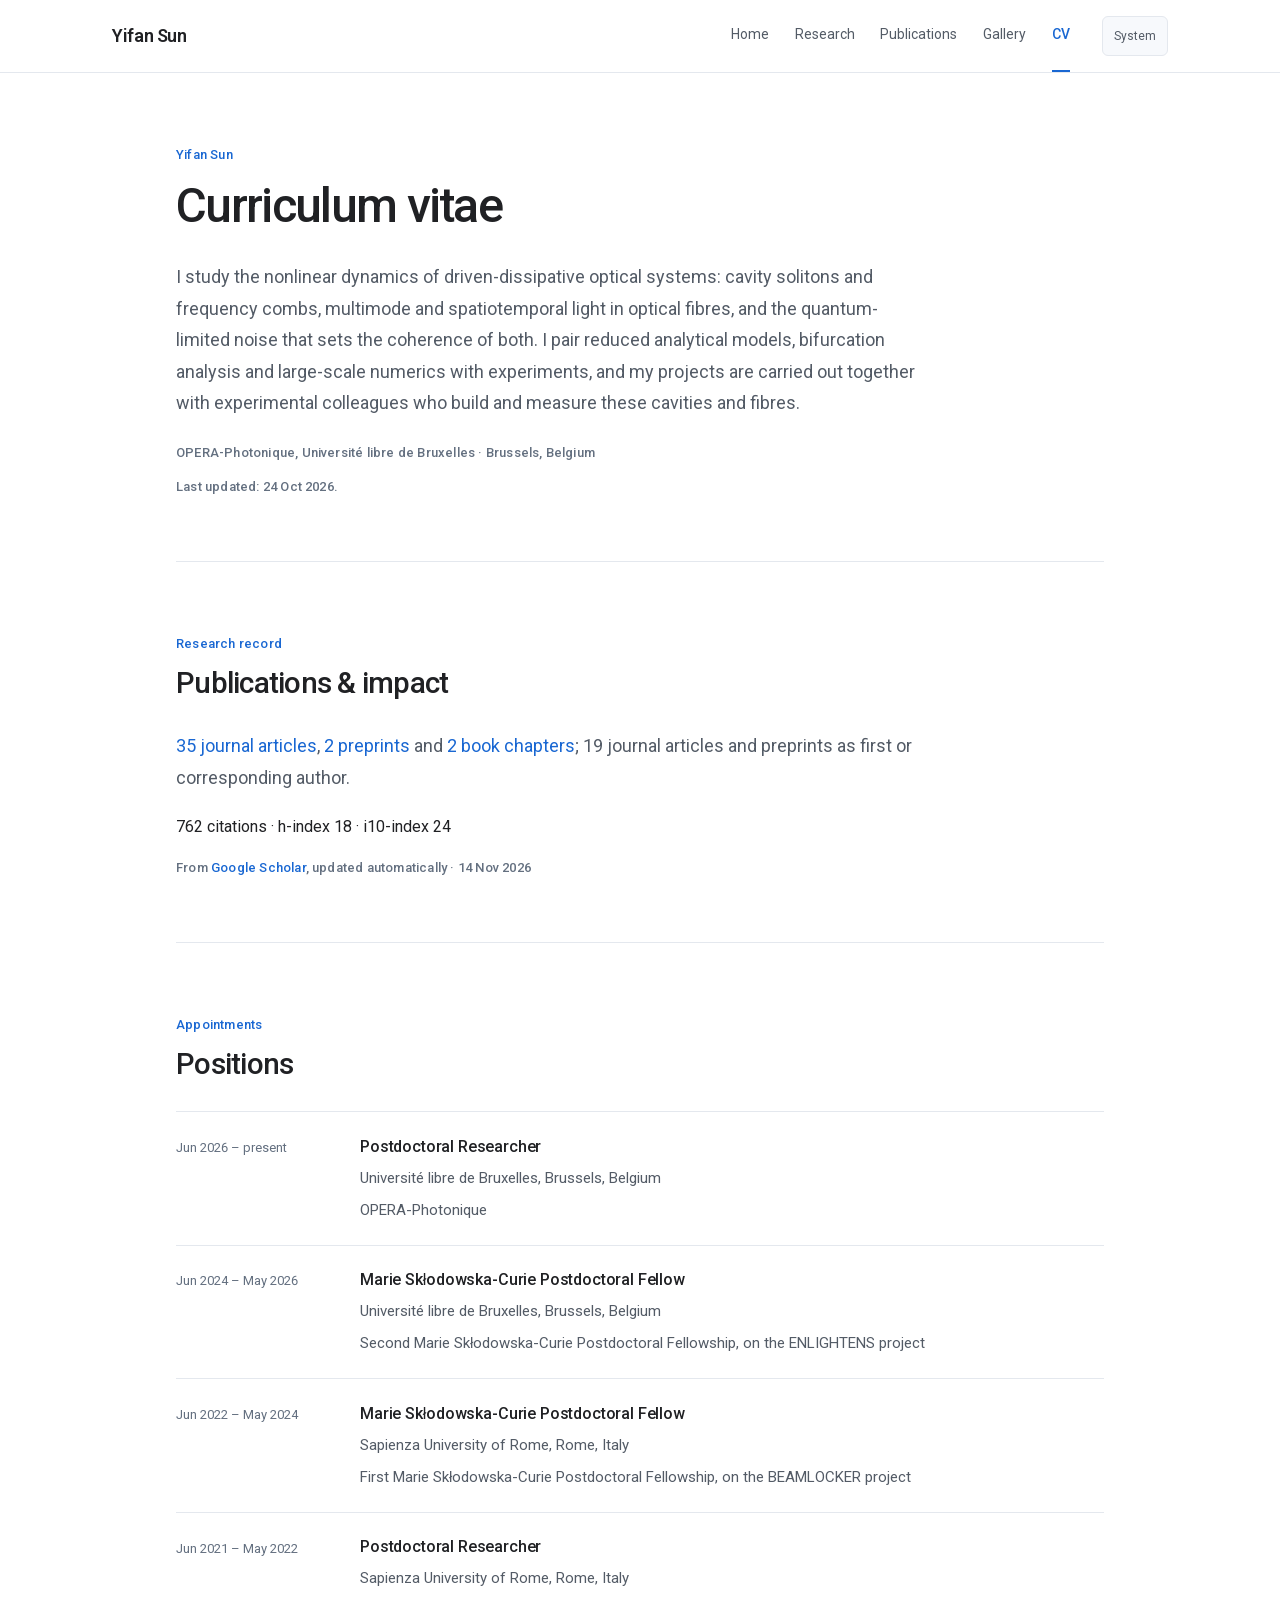
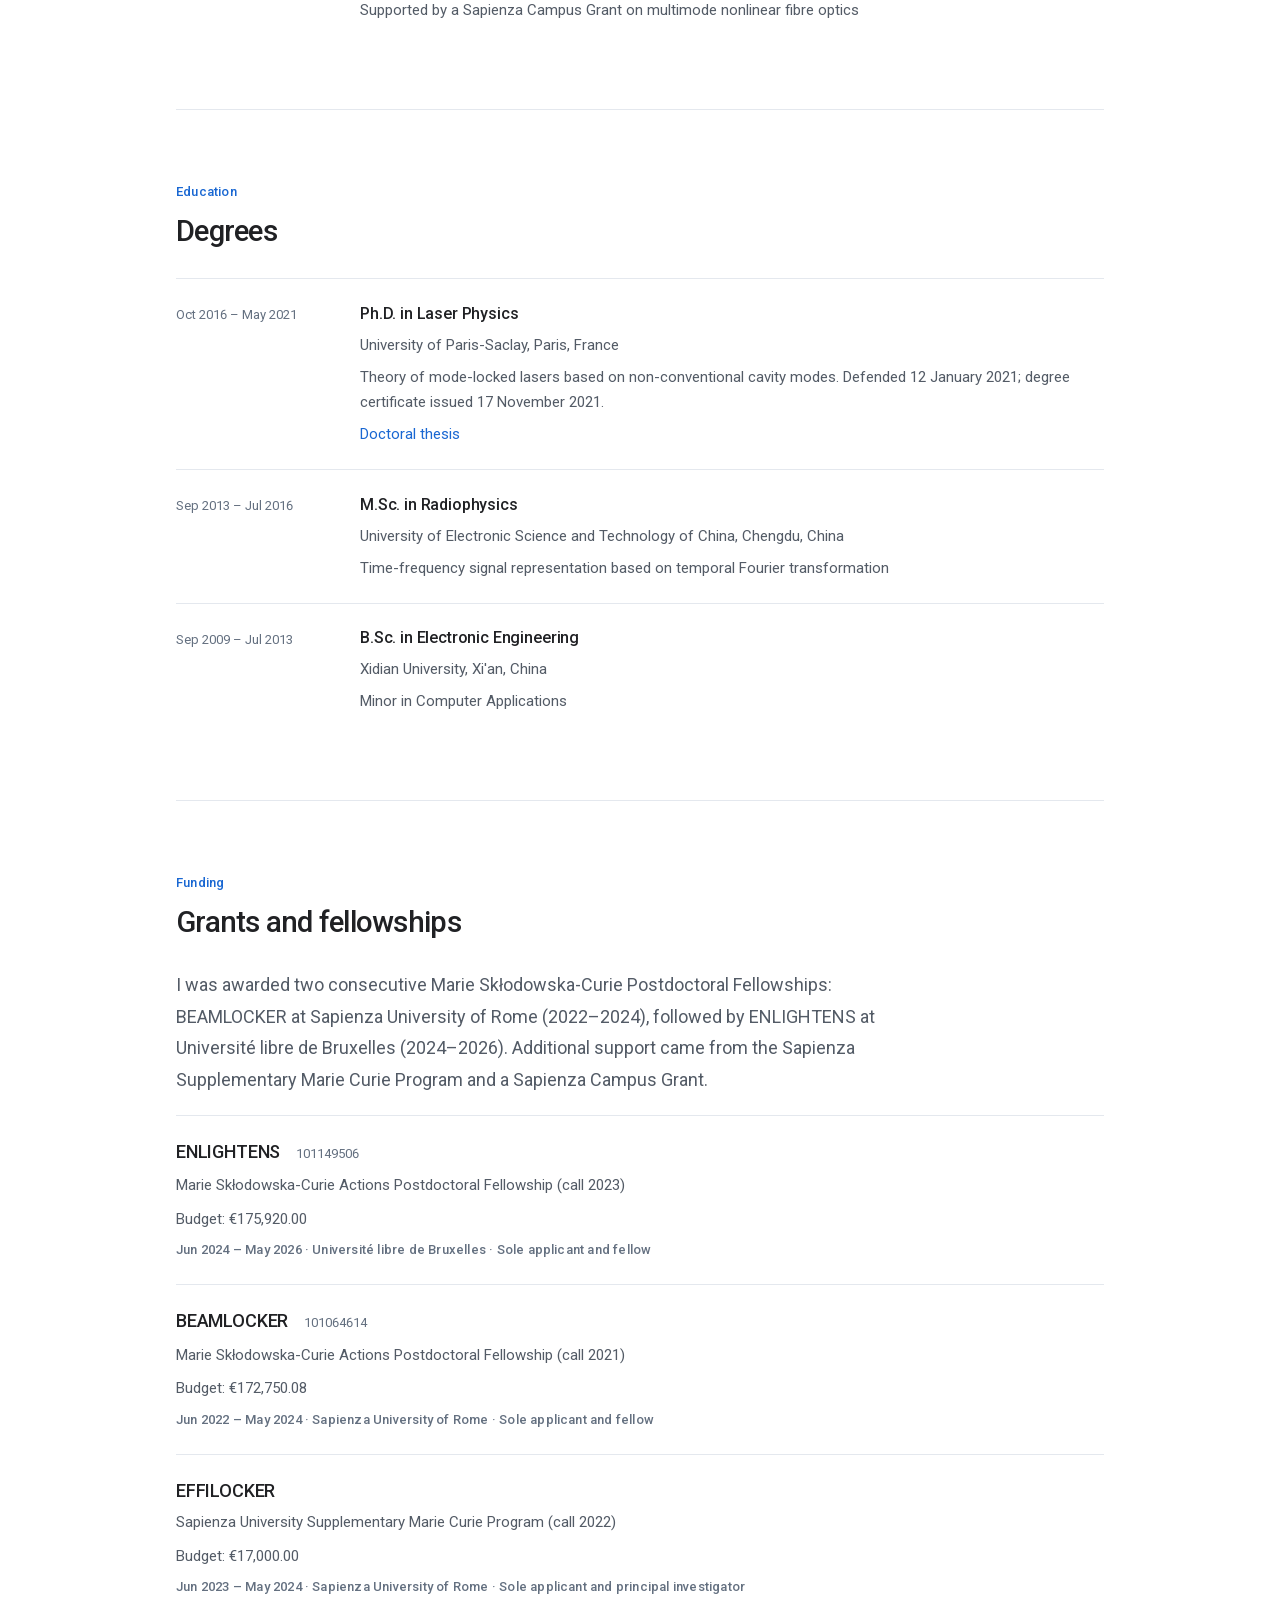
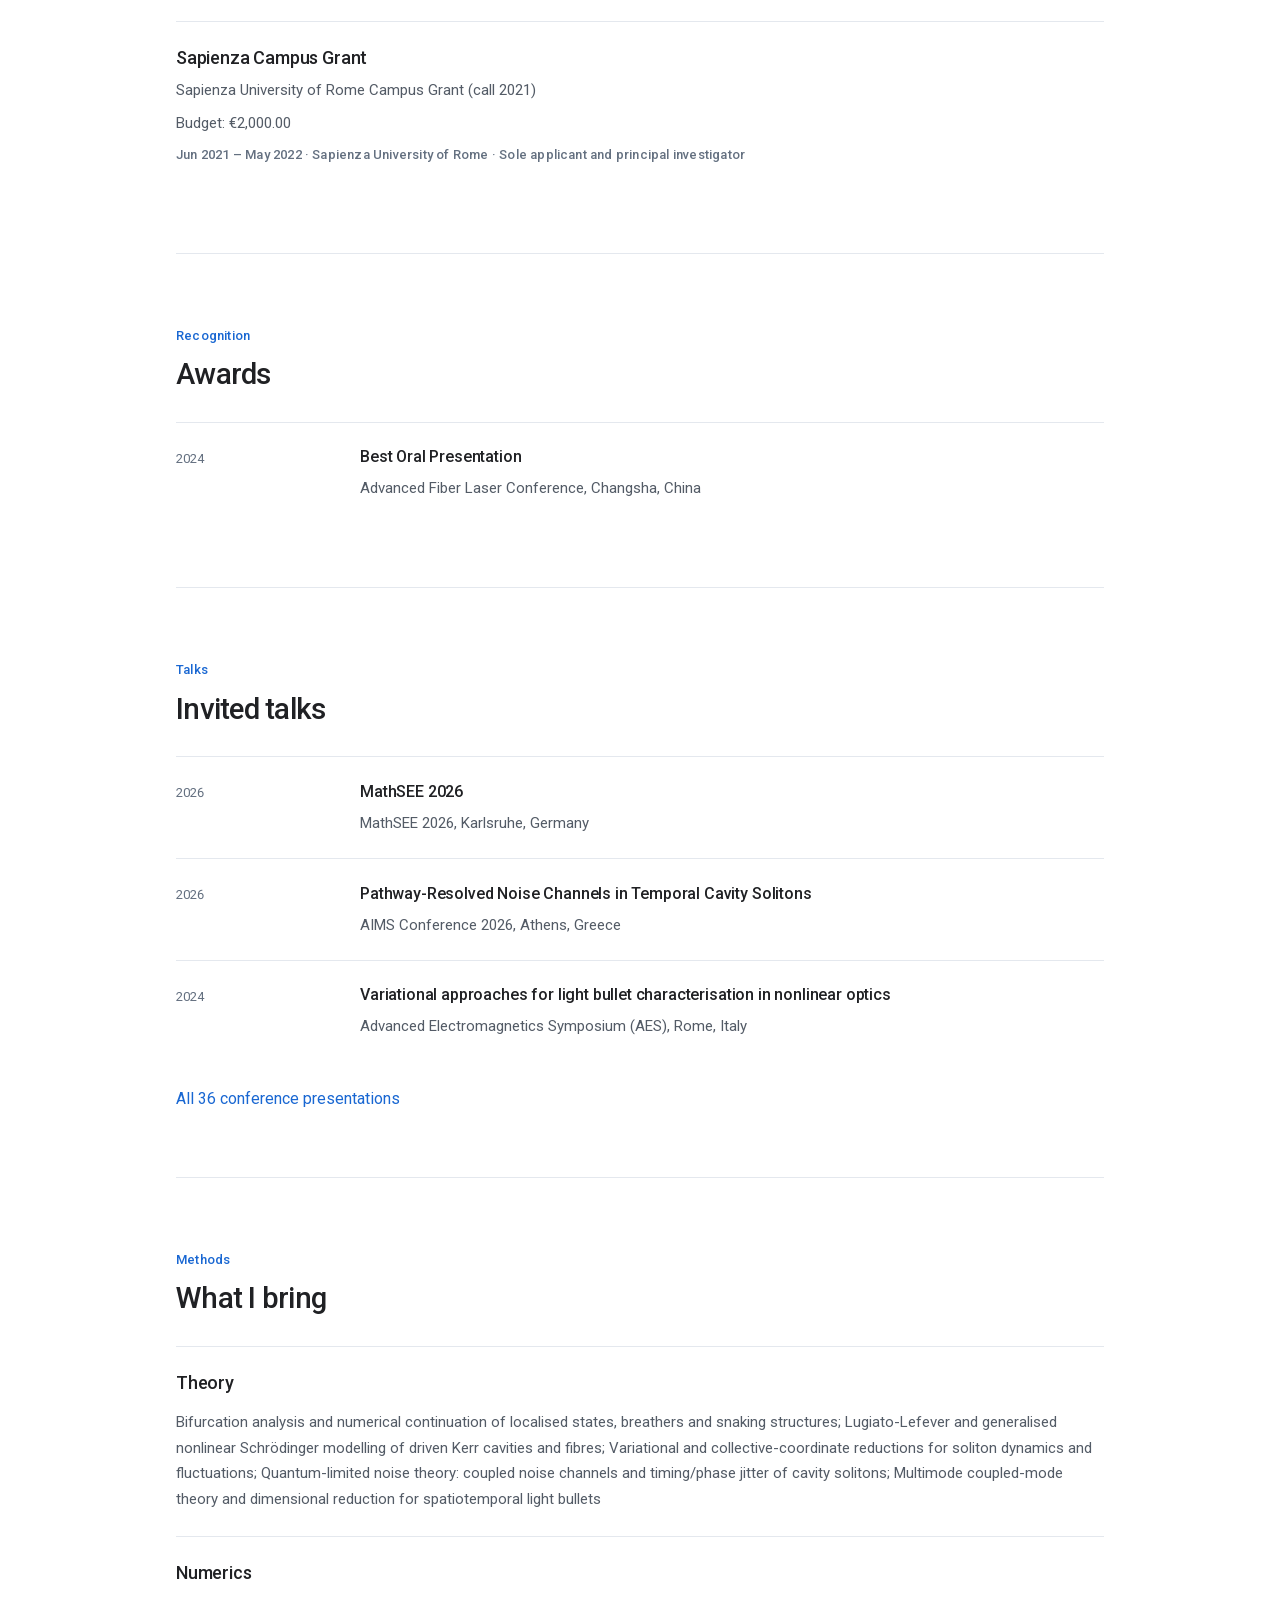
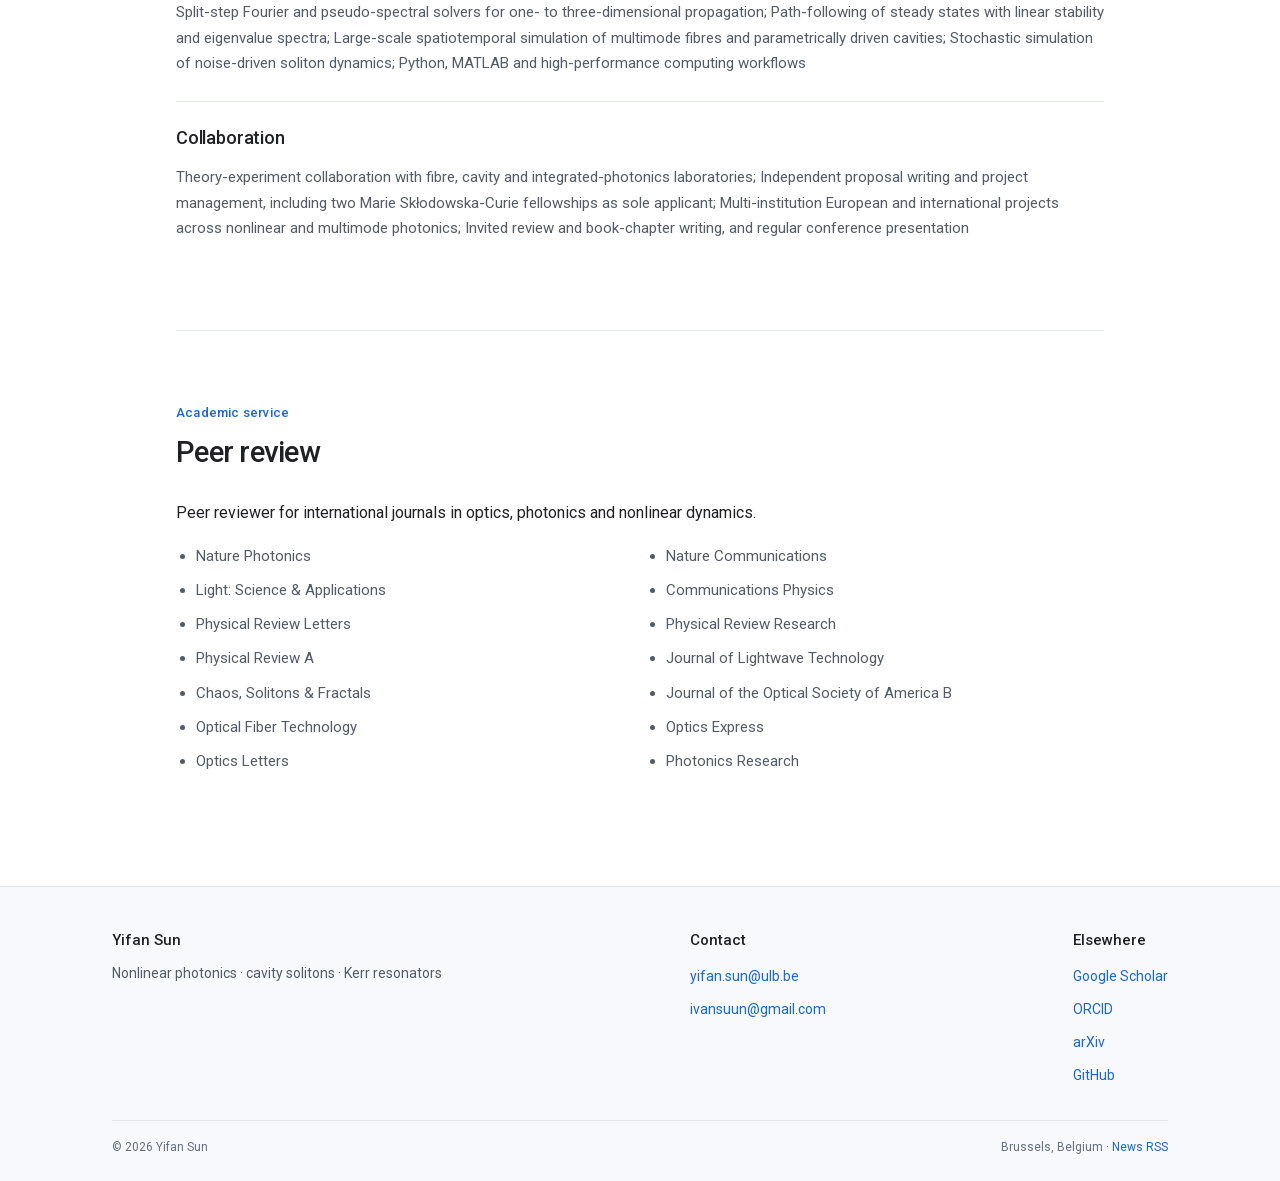
==== commit ce80107d: "Update Google Scholar metrics" ====
--- a/cv/index.html
+++ b/cv/index.html
@@ -40,7 +40,7 @@
 <a class="skip" href="#main">Skip to content</a>
 <header class="site-header"><div class="spine"><div class="header-inner"><a class="brand" href="/">Yifan Sun</a><nav class="nav" aria-label="Main"><ul><li><a href="/">Home</a></li><li><a href="/research/">Research</a></li><li><a href="/publications/">Publications</a></li><li><a href="/gallery/">Gallery</a></li><li><a href="/cv/" aria-current="page">CV</a></li></ul></nav><button class="theme-toggle" type="button">System</button></div></div></header>
 <main id="main">
-<div class="spine"><section class="section"><div class="section-head"><div class="section-label caps">Yifan Sun</div><h1 class="section-title">Curriculum vitae</h1></div><p class="lede">I study the nonlinear dynamics of driven-dissipative optical systems: cavity solitons and frequency combs, multimode and spatiotemporal light in optical fibres, and the quantum-limited noise that sets the coherence of both. I pair reduced analytical models, bifurcation analysis and large-scale numerics with experiments, and my projects are carried out together with experimental colleagues who build and measure these cavities and fibres.</p><p class="caps" style="margin-top:var(--s5)">OPERA-Photonique, Université libre de Bruxelles · Brussels, Belgium</p><p class="caps">Last updated: <time datetime="2026-10-24">24 Oct 2026</time>.</p></section><section class="section"><div class="section-head"><div class="section-label caps">Research record</div><h2 class="section-title">Publications &amp; impact</h2></div><p class="lede"><a href="/publications/#type-journal">35 journal articles</a>, <a href="/publications/#type-preprint">2 preprints</a> and <a href="/publications/#type-chapter">2 book chapters</a>; 19 journal articles and preprints as first or corresponding author.</p><p>761 citations · h-index 18 · i10-index 24</p><p class="caps">From <a href="https://scholar.google.com/citations?user=Bt99tw4AAAAJ" target="_blank" rel="noopener">Google Scholar</a>, updated automatically · <time datetime="2026-11-12">12 Nov 2026</time></p></section><section class="section"><div class="section-head"><div class="section-label caps">Appointments</div><h2 class="section-title">Positions</h2></div><ul class="timeline"><li class="tl-item"><div class="tl-when m">Jun 2026 &ndash; present</div><div><h3 class="tl-role">Postdoctoral Researcher</h3><p class="tl-org">Université libre de Bruxelles, Brussels, Belgium</p><p class="tl-note">OPERA-Photonique</p></div></li><li class="tl-item"><div class="tl-when m">Jun 2024 &ndash; May 2026</div><div><h3 class="tl-role">Marie Skłodowska-Curie Postdoctoral Fellow</h3><p class="tl-org">Université libre de Bruxelles, Brussels, Belgium</p><p class="tl-note">Second Marie Skłodowska-Curie Postdoctoral Fellowship, on the ENLIGHTENS project</p></div></li><li class="tl-item"><div class="tl-when m">Jun 2022 &ndash; May 2024</div><div><h3 class="tl-role">Marie Skłodowska-Curie Postdoctoral Fellow</h3><p class="tl-org">Sapienza University of Rome, Rome, Italy</p><p class="tl-note">First Marie Skłodowska-Curie Postdoctoral Fellowship, on the BEAMLOCKER project</p></div></li><li class="tl-item"><div class="tl-when m">Jun 2021 &ndash; May 2022</div><div><h3 class="tl-role">Postdoctoral Researcher</h3><p class="tl-org">Sapienza University of Rome, Rome, Italy</p><p class="tl-note">Supported by a Sapienza Campus Grant on multimode nonlinear fibre optics</p></div></li></ul></section><section class="section"><div class="section-head"><div class="section-label caps">Education</div><h2 class="section-title">Degrees</h2></div><ul class="timeline"><li class="tl-item"><div class="tl-when m">Oct 2016 &ndash; May 2021</div><div><h3 class="tl-role">Ph.D. in Laser Physics</h3><p class="tl-org">University of Paris-Saclay, Paris, France</p><p class="tl-note">Theory of mode-locked lasers based on non-conventional cavity modes. Defended 12 January 2021; degree certificate issued 17 November 2021.</p><p class="tl-note"><a href="https://theses.fr/2021UPASP003" target="_blank" rel="noopener">Doctoral thesis</a></p></div></li><li class="tl-item"><div class="tl-when m">Sep 2013 &ndash; Jul 2016</div><div><h3 class="tl-role">M.Sc. in Radiophysics</h3><p class="tl-org">University of Electronic Science and Technology of China, Chengdu, China</p><p class="tl-note">Time-frequency signal representation based on temporal Fourier transformation</p></div></li><li class="tl-item"><div class="tl-when m">Sep 2009 &ndash; Jul 2013</div><div><h3 class="tl-role">B.Sc. in Electronic Engineering</h3><p class="tl-org">Xidian University, Xi&#x27;an, China</p><p class="tl-note">Minor in Computer Applications</p></div></li></ul></section><section class="section"><div class="section-head"><div class="section-label caps">Funding</div><h2 class="section-title">Grants and fellowships</h2></div><p class="lede">I was awarded two consecutive Marie Skłodowska-Curie Postdoctoral Fellowships: BEAMLOCKER at Sapienza University of Rome (2022–2024), followed by ENLIGHTENS at Université libre de Bruxelles (2024–2026). Additional support came from the Sapienza Supplementary Marie Curie Program and a Sapienza Campus Grant.</p><article class="grant"><div class="grant-head"><h3 class="grant-acronym">ENLIGHTENS</h3><span class="grant-id m">101149506</span></div><p class="grant-scheme">Marie Skłodowska-Curie Actions Postdoctoral Fellowship (call 2023)</p><p class="tl-note">Budget: €175,920.00</p><p class="grant-meta caps">Jun 2024 &ndash; May 2026 · Université libre de Bruxelles · Sole applicant and fellow</p></article><article class="grant"><div class="grant-head"><h3 class="grant-acronym">BEAMLOCKER</h3><span class="grant-id m">101064614</span></div><p class="grant-scheme">Marie Skłodowska-Curie Actions Postdoctoral Fellowship (call 2021)</p><p class="tl-note">Budget: €172,750.08</p><p class="grant-meta caps">Jun 2022 &ndash; May 2024 · Sapienza University of Rome · Sole applicant and fellow</p></article><article class="grant"><div class="grant-head"><h3 class="grant-acronym">EFFILOCKER</h3><span class="grant-id m"></span></div><p class="grant-scheme">Sapienza University Supplementary Marie Curie Program (call 2022)</p><p class="tl-note">Budget: €17,000.00</p><p class="grant-meta caps">Jun 2023 &ndash; May 2024 · Sapienza University of Rome · Sole applicant and principal investigator</p></article><article class="grant"><div class="grant-head"><h3 class="grant-acronym">Sapienza Campus Grant</h3><span class="grant-id m"></span></div><p class="grant-scheme">Sapienza University of Rome Campus Grant (call 2021)</p><p class="tl-note">Budget: €2,000.00</p><p class="grant-meta caps">Jun 2021 &ndash; May 2022 · Sapienza University of Rome · Sole applicant and principal investigator</p></article></section><section class="section"><div class="section-head"><div class="section-label caps">Recognition</div><h2 class="section-title">Awards</h2></div><ul class="timeline"><li class="tl-item"><div class="tl-when m">2024</div><div><h3 class="tl-role">Best Oral Presentation</h3><p class="tl-org">Advanced Fiber Laser Conference, Changsha, China</p></div></li></ul></section><section class="section"><div class="section-head"><div class="section-label caps">Talks</div><h2 class="section-title">Invited talks</h2></div><ul class="timeline"><li class="tl-item"><div class="tl-when m">2026</div><div><h3 class="tl-role">MathSEE 2026</h3><p class="tl-org">MathSEE 2026, Karlsruhe, Germany</p></div></li><li class="tl-item"><div class="tl-when m">2026</div><div><h3 class="tl-role">Pathway-Resolved Noise Channels in Temporal Cavity Solitons</h3><p class="tl-org">AIMS Conference 2026, Athens, Greece</p></div></li><li class="tl-item"><div class="tl-when m">2024</div><div><h3 class="tl-role">Variational approaches for light bullet characterisation in nonlinear optics</h3><p class="tl-org">Advanced Electromagnetics Symposium (AES), Rome, Italy</p></div></li></ul><p style="margin-top:var(--s5)"><a href="/publications/#type-conference">All 36 conference presentations</a></p></section><section class="section"><div class="section-head"><div class="section-label caps">Methods</div><h2 class="section-title">What I bring</h2></div><div class="thrusts"><div class="thrust"><h3>Theory</h3><p class="tl-note">Bifurcation analysis and numerical continuation of localised states, breathers and snaking structures; Lugiato-Lefever and generalised nonlinear Schrödinger modelling of driven Kerr cavities and fibres; Variational and collective-coordinate reductions for soliton dynamics and fluctuations; Quantum-limited noise theory: coupled noise channels and timing/phase jitter of cavity solitons; Multimode coupled-mode theory and dimensional reduction for spatiotemporal light bullets</p></div><div class="thrust"><h3>Numerics</h3><p class="tl-note">Split-step Fourier and pseudo-spectral solvers for one- to three-dimensional propagation; Path-following of steady states with linear stability and eigenvalue spectra; Large-scale spatiotemporal simulation of multimode fibres and parametrically driven cavities; Stochastic simulation of noise-driven soliton dynamics; Python, MATLAB and high-performance computing workflows</p></div><div class="thrust"><h3>Collaboration</h3><p class="tl-note">Theory-experiment collaboration with fibre, cavity and integrated-photonics laboratories; Independent proposal writing and project management, including two Marie Skłodowska-Curie fellowships as sole applicant; Multi-institution European and international projects across nonlinear and multimode photonics; Invited review and book-chapter writing, and regular conference presentation</p></div></div></section><section class="section"><div class="section-head"><div class="section-label caps">Academic service</div><h2 class="section-title">Peer review</h2></div><p>Peer reviewer for international journals in optics, photonics and nonlinear dynamics.</p><ul class="review-journals"><li>Nature Photonics</li><li>Nature Communications</li><li>Light: Science &amp; Applications</li><li>Communications Physics</li><li>Physical Review Letters</li><li>Physical Review Research</li><li>Physical Review A</li><li>Journal of Lightwave Technology</li><li>Chaos, Solitons &amp; Fractals</li><li>Journal of the Optical Society of America B</li><li>Optical Fiber Technology</li><li>Optics Express</li><li>Optics Letters</li><li>Photonics Research</li></ul></section></div>
+<div class="spine"><section class="section"><div class="section-head"><div class="section-label caps">Yifan Sun</div><h1 class="section-title">Curriculum vitae</h1></div><p class="lede">I study the nonlinear dynamics of driven-dissipative optical systems: cavity solitons and frequency combs, multimode and spatiotemporal light in optical fibres, and the quantum-limited noise that sets the coherence of both. I pair reduced analytical models, bifurcation analysis and large-scale numerics with experiments, and my projects are carried out together with experimental colleagues who build and measure these cavities and fibres.</p><p class="caps" style="margin-top:var(--s5)">OPERA-Photonique, Université libre de Bruxelles · Brussels, Belgium</p><p class="caps">Last updated: <time datetime="2026-10-24">24 Oct 2026</time>.</p></section><section class="section"><div class="section-head"><div class="section-label caps">Research record</div><h2 class="section-title">Publications &amp; impact</h2></div><p class="lede"><a href="/publications/#type-journal">35 journal articles</a>, <a href="/publications/#type-preprint">2 preprints</a> and <a href="/publications/#type-chapter">2 book chapters</a>; 19 journal articles and preprints as first or corresponding author.</p><p>762 citations · h-index 18 · i10-index 24</p><p class="caps">From <a href="https://scholar.google.com/citations?user=Bt99tw4AAAAJ" target="_blank" rel="noopener">Google Scholar</a>, updated automatically · <time datetime="2026-11-14">14 Nov 2026</time></p></section><section class="section"><div class="section-head"><div class="section-label caps">Appointments</div><h2 class="section-title">Positions</h2></div><ul class="timeline"><li class="tl-item"><div class="tl-when m">Jun 2026 &ndash; present</div><div><h3 class="tl-role">Postdoctoral Researcher</h3><p class="tl-org">Université libre de Bruxelles, Brussels, Belgium</p><p class="tl-note">OPERA-Photonique</p></div></li><li class="tl-item"><div class="tl-when m">Jun 2024 &ndash; May 2026</div><div><h3 class="tl-role">Marie Skłodowska-Curie Postdoctoral Fellow</h3><p class="tl-org">Université libre de Bruxelles, Brussels, Belgium</p><p class="tl-note">Second Marie Skłodowska-Curie Postdoctoral Fellowship, on the ENLIGHTENS project</p></div></li><li class="tl-item"><div class="tl-when m">Jun 2022 &ndash; May 2024</div><div><h3 class="tl-role">Marie Skłodowska-Curie Postdoctoral Fellow</h3><p class="tl-org">Sapienza University of Rome, Rome, Italy</p><p class="tl-note">First Marie Skłodowska-Curie Postdoctoral Fellowship, on the BEAMLOCKER project</p></div></li><li class="tl-item"><div class="tl-when m">Jun 2021 &ndash; May 2022</div><div><h3 class="tl-role">Postdoctoral Researcher</h3><p class="tl-org">Sapienza University of Rome, Rome, Italy</p><p class="tl-note">Supported by a Sapienza Campus Grant on multimode nonlinear fibre optics</p></div></li></ul></section><section class="section"><div class="section-head"><div class="section-label caps">Education</div><h2 class="section-title">Degrees</h2></div><ul class="timeline"><li class="tl-item"><div class="tl-when m">Oct 2016 &ndash; May 2021</div><div><h3 class="tl-role">Ph.D. in Laser Physics</h3><p class="tl-org">University of Paris-Saclay, Paris, France</p><p class="tl-note">Theory of mode-locked lasers based on non-conventional cavity modes. Defended 12 January 2021; degree certificate issued 17 November 2021.</p><p class="tl-note"><a href="https://theses.fr/2021UPASP003" target="_blank" rel="noopener">Doctoral thesis</a></p></div></li><li class="tl-item"><div class="tl-when m">Sep 2013 &ndash; Jul 2016</div><div><h3 class="tl-role">M.Sc. in Radiophysics</h3><p class="tl-org">University of Electronic Science and Technology of China, Chengdu, China</p><p class="tl-note">Time-frequency signal representation based on temporal Fourier transformation</p></div></li><li class="tl-item"><div class="tl-when m">Sep 2009 &ndash; Jul 2013</div><div><h3 class="tl-role">B.Sc. in Electronic Engineering</h3><p class="tl-org">Xidian University, Xi&#x27;an, China</p><p class="tl-note">Minor in Computer Applications</p></div></li></ul></section><section class="section"><div class="section-head"><div class="section-label caps">Funding</div><h2 class="section-title">Grants and fellowships</h2></div><p class="lede">I was awarded two consecutive Marie Skłodowska-Curie Postdoctoral Fellowships: BEAMLOCKER at Sapienza University of Rome (2022–2024), followed by ENLIGHTENS at Université libre de Bruxelles (2024–2026). Additional support came from the Sapienza Supplementary Marie Curie Program and a Sapienza Campus Grant.</p><article class="grant"><div class="grant-head"><h3 class="grant-acronym">ENLIGHTENS</h3><span class="grant-id m">101149506</span></div><p class="grant-scheme">Marie Skłodowska-Curie Actions Postdoctoral Fellowship (call 2023)</p><p class="tl-note">Budget: €175,920.00</p><p class="grant-meta caps">Jun 2024 &ndash; May 2026 · Université libre de Bruxelles · Sole applicant and fellow</p></article><article class="grant"><div class="grant-head"><h3 class="grant-acronym">BEAMLOCKER</h3><span class="grant-id m">101064614</span></div><p class="grant-scheme">Marie Skłodowska-Curie Actions Postdoctoral Fellowship (call 2021)</p><p class="tl-note">Budget: €172,750.08</p><p class="grant-meta caps">Jun 2022 &ndash; May 2024 · Sapienza University of Rome · Sole applicant and fellow</p></article><article class="grant"><div class="grant-head"><h3 class="grant-acronym">EFFILOCKER</h3><span class="grant-id m"></span></div><p class="grant-scheme">Sapienza University Supplementary Marie Curie Program (call 2022)</p><p class="tl-note">Budget: €17,000.00</p><p class="grant-meta caps">Jun 2023 &ndash; May 2024 · Sapienza University of Rome · Sole applicant and principal investigator</p></article><article class="grant"><div class="grant-head"><h3 class="grant-acronym">Sapienza Campus Grant</h3><span class="grant-id m"></span></div><p class="grant-scheme">Sapienza University of Rome Campus Grant (call 2021)</p><p class="tl-note">Budget: €2,000.00</p><p class="grant-meta caps">Jun 2021 &ndash; May 2022 · Sapienza University of Rome · Sole applicant and principal investigator</p></article></section><section class="section"><div class="section-head"><div class="section-label caps">Recognition</div><h2 class="section-title">Awards</h2></div><ul class="timeline"><li class="tl-item"><div class="tl-when m">2024</div><div><h3 class="tl-role">Best Oral Presentation</h3><p class="tl-org">Advanced Fiber Laser Conference, Changsha, China</p></div></li></ul></section><section class="section"><div class="section-head"><div class="section-label caps">Talks</div><h2 class="section-title">Invited talks</h2></div><ul class="timeline"><li class="tl-item"><div class="tl-when m">2026</div><div><h3 class="tl-role">MathSEE 2026</h3><p class="tl-org">MathSEE 2026, Karlsruhe, Germany</p></div></li><li class="tl-item"><div class="tl-when m">2026</div><div><h3 class="tl-role">Pathway-Resolved Noise Channels in Temporal Cavity Solitons</h3><p class="tl-org">AIMS Conference 2026, Athens, Greece</p></div></li><li class="tl-item"><div class="tl-when m">2024</div><div><h3 class="tl-role">Variational approaches for light bullet characterisation in nonlinear optics</h3><p class="tl-org">Advanced Electromagnetics Symposium (AES), Rome, Italy</p></div></li></ul><p style="margin-top:var(--s5)"><a href="/publications/#type-conference">All 36 conference presentations</a></p></section><section class="section"><div class="section-head"><div class="section-label caps">Methods</div><h2 class="section-title">What I bring</h2></div><div class="thrusts"><div class="thrust"><h3>Theory</h3><p class="tl-note">Bifurcation analysis and numerical continuation of localised states, breathers and snaking structures; Lugiato-Lefever and generalised nonlinear Schrödinger modelling of driven Kerr cavities and fibres; Variational and collective-coordinate reductions for soliton dynamics and fluctuations; Quantum-limited noise theory: coupled noise channels and timing/phase jitter of cavity solitons; Multimode coupled-mode theory and dimensional reduction for spatiotemporal light bullets</p></div><div class="thrust"><h3>Numerics</h3><p class="tl-note">Split-step Fourier and pseudo-spectral solvers for one- to three-dimensional propagation; Path-following of steady states with linear stability and eigenvalue spectra; Large-scale spatiotemporal simulation of multimode fibres and parametrically driven cavities; Stochastic simulation of noise-driven soliton dynamics; Python, MATLAB and high-performance computing workflows</p></div><div class="thrust"><h3>Collaboration</h3><p class="tl-note">Theory-experiment collaboration with fibre, cavity and integrated-photonics laboratories; Independent proposal writing and project management, including two Marie Skłodowska-Curie fellowships as sole applicant; Multi-institution European and international projects across nonlinear and multimode photonics; Invited review and book-chapter writing, and regular conference presentation</p></div></div></section><section class="section"><div class="section-head"><div class="section-label caps">Academic service</div><h2 class="section-title">Peer review</h2></div><p>Peer reviewer for international journals in optics, photonics and nonlinear dynamics.</p><ul class="review-journals"><li>Nature Photonics</li><li>Nature Communications</li><li>Light: Science &amp; Applications</li><li>Communications Physics</li><li>Physical Review Letters</li><li>Physical Review Research</li><li>Physical Review A</li><li>Journal of Lightwave Technology</li><li>Chaos, Solitons &amp; Fractals</li><li>Journal of the Optical Society of America B</li><li>Optical Fiber Technology</li><li>Optics Express</li><li>Optics Letters</li><li>Photonics Research</li></ul></section></div>
 </main>
 <footer class="site-footer"><div class="spine"><div class="footer-inner"><div class="footer-block footer-identity"><h2>Yifan Sun</h2><p>Nonlinear photonics · cavity solitons · Kerr resonators</p></div><div class="footer-block"><h2>Contact</h2><ul class="footer-list"><li><a href="mailto:yifan.sun@ulb.be">yifan.sun@ulb.be</a></li><li><a href="mailto:ivansuun@gmail.com">ivansuun@gmail.com</a></li></ul></div><div class="footer-block"><h2>Elsewhere</h2><ul class="footer-list"><li><a href="https://scholar.google.com/citations?user=Bt99tw4AAAAJ" rel="noopener me" target="_blank">Google Scholar</a></li><li><a href="https://orcid.org/0000-0003-0676-8259" rel="noopener me" target="_blank">ORCID</a></li><li><a href="https://arxiv.org/a/0000-0003-0676-8259" rel="noopener me" target="_blank">arXiv</a></li><li><a href="https://github.com/SunOptics" rel="noopener me" target="_blank">GitHub</a></li></ul></div></div><div class="colophon"><span>&copy; <span data-year>2026</span> Yifan Sun</span><span>Brussels, Belgium · <a href="/feed.xml">News RSS</a></span></div></div></footer>
 <script src="/assets/js/site.js?v=35ec9e8b" defer></script>
